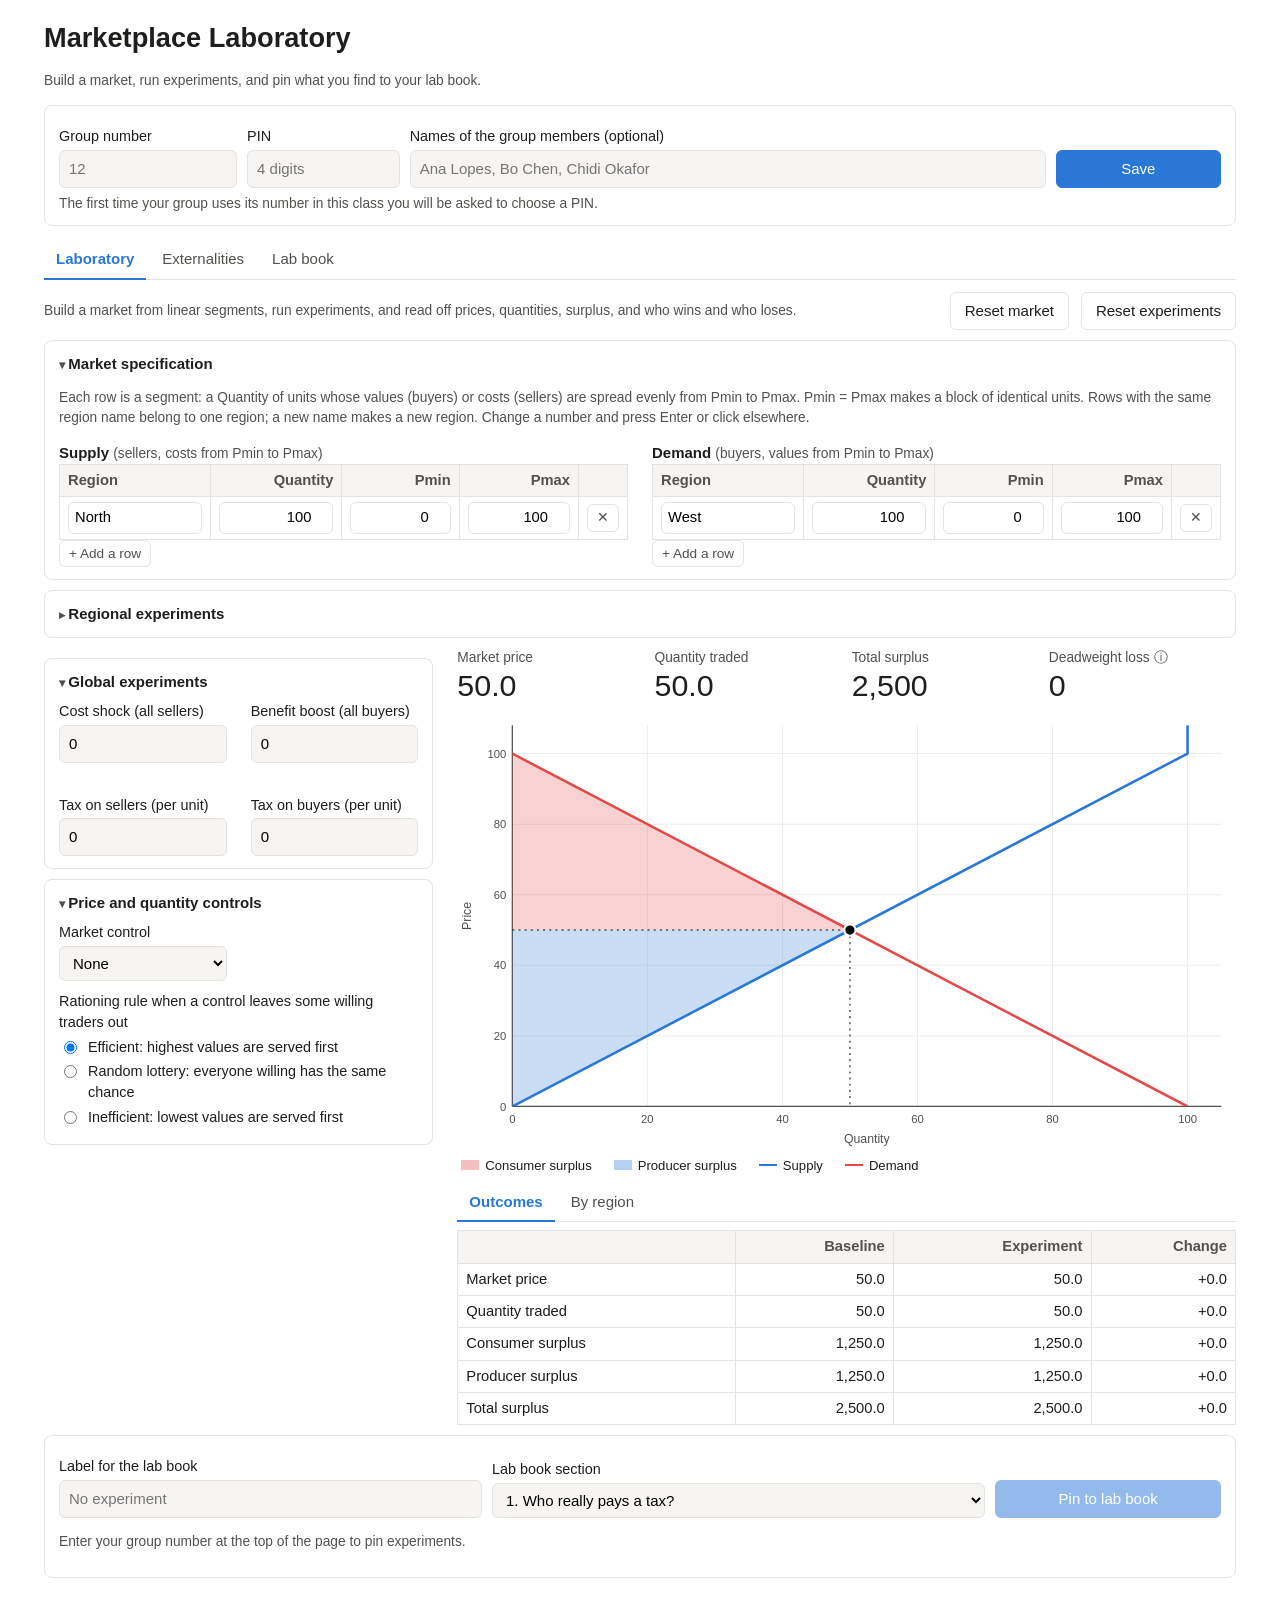
==== docs/index.html @ 4ad56ed8 "Questions 1 and 2 reworded; lab book shows each pin's change from the baseline Co-Authored-By: Claud" ====
<!DOCTYPE html>
<html lang="en">
<head>
<meta charset="utf-8">
<meta name="viewport" content="width=device-width, initial-scale=1">
<title>Marketplace Laboratory</title>
<style>
:root { --text: #1f1e1c; --muted: #52514e; --line: #e4e3df; --panel: #f6f5f3; --primary: #2a78d6; --primary-dark: #1f5fae;
        --accent: #eb6834; --gain: #2a78d6; --loss: #e34948; --radius: 8px; }
* { box-sizing: border-box; }
html, body { margin: 0; padding: 0; }
body { font-family: "Source Sans 3", "Source Sans Pro", -apple-system, BlinkMacSystemFont, "Segoe UI", Helvetica, Arial, sans-serif;
       color: var(--text); background: #fff; font-size: 15px; line-height: 1.45; }
.wrap { max-width: 1240px; margin: 0 auto; padding: 18px 24px 60px; }
h1 { font-size: 1.7rem; margin: 0 0 2px; }
h2 { font-size: 1.1rem; margin: 18px 0 8px; }
.caption, .small { color: var(--muted); font-size: 0.86rem; }
.note { border-left: 3px solid var(--accent); padding: 4px 10px; margin: 8px 0 12px; color: var(--muted); font-size: 0.92rem; }
.info { background: #e7f1fb; color: #1f5fae; padding: 10px 14px; border-radius: var(--radius); margin: 10px 0; }
.error { background: #fbebeb; color: #9b1c1c; padding: 10px 14px; border-radius: var(--radius); margin: 10px 0; }
.success { background: #e5f4e4; color: #1f6b2a; padding: 8px 12px; border-radius: var(--radius); margin: 8px 0; font-size: 0.92rem; }
.panel { border: 1px solid var(--line); border-radius: var(--radius); padding: 12px 14px; margin: 10px 0; background: #fff; }
.panel.shaded { background: var(--panel); }
details.panel > summary { cursor: pointer; font-weight: 600; list-style: none; }
details.panel > summary::before { content: "▸ "; color: var(--muted); font-size: 0.8em; }
details[open].panel > summary::before { content: "▾ "; }
details.panel > summary::-webkit-details-marker { display: none; }
.row { display: flex; gap: 12px; align-items: center; flex-wrap: wrap; }
.row.between { justify-content: space-between; }
.cols { display: grid; grid-template-columns: 1fr 1fr; gap: 24px; }
.cols-4-8 { display: grid; grid-template-columns: 4fr 8fr; gap: 24px; align-items: start; }
@media (max-width: 900px) { .cols, .cols-4-8 { grid-template-columns: 1fr; } }
label { display: block; font-size: 0.9rem; color: var(--text); margin: 8px 0 3px; }
input[type=number], input[type=text], select, textarea { font: inherit; padding: 7px 9px; border: 1px solid var(--line); border-radius: 6px; background: var(--panel); width: 100%; }
input[type=number]:focus, input[type=text]:focus, select:focus, textarea:focus { outline: 2px solid var(--primary); border-color: var(--primary); background: #fff; }
textarea { min-height: 110px; resize: vertical; }
.radio label { display: flex; gap: 8px; align-items: flex-start; margin: 4px 0; font-weight: 400; }
.radio input { margin-top: 4px; }
button { font: inherit; padding: 7px 14px; border-radius: 6px; border: 1px solid var(--line); background: #fff; cursor: pointer; color: var(--text); }
button:hover { border-color: var(--primary); color: var(--primary); }
button.primary { background: var(--primary); border-color: var(--primary); color: #fff; }
button.primary:hover { background: var(--primary-dark); color: #fff; }
button:disabled { opacity: 0.5; cursor: not-allowed; }
button.small { padding: 3px 9px; font-size: 0.85rem; }
.tabs { display: flex; gap: 4px; border-bottom: 1px solid var(--line); margin: 14px 0 12px; }
.tabs button { border: none; border-bottom: 2px solid transparent; border-radius: 0; background: none; padding: 8px 12px; margin-bottom: -1px; color: var(--muted); }
.tabs button.active { color: var(--primary); border-bottom-color: var(--primary); font-weight: 600; }
.tabs.inner { margin: 6px 0 8px; }
table.grid { border-collapse: collapse; width: 100%; font-size: 0.92rem; }
table.grid th, table.grid td { border: 1px solid var(--line); padding: 5px 8px; text-align: left; vertical-align: middle; }
table.grid th { background: var(--panel); font-weight: 600; color: var(--muted); }
table.grid td.num, table.grid th.num { text-align: right; font-variant-numeric: tabular-nums; }
table.grid input { padding: 4px 6px; background: #fff; }
table.grid input[type=number] { text-align: right; }
table.spec td:first-child input { min-width: 90px; }
table.grid td.remove { width: 32px; text-align: center; }
.metrics { display: grid; grid-template-columns: repeat(4, 1fr); gap: 10px; margin-bottom: 8px; }
.metric .label { color: var(--muted); font-size: 0.86rem; }
.metric .value { font-size: 1.9rem; font-weight: 400; line-height: 1.15; }
.metric .delta { font-size: 0.86rem; display: inline-block; padding: 1px 8px; border-radius: 10px; margin-top: 3px; }
.metric .delta.up { background: #e5f4e4; color: #1f6b2a; } .metric .delta.down { background: #fbebeb; color: #9b1c1c; }
.metric .delta.up.inverse { background: #fbebeb; color: #9b1c1c; } .metric .delta.down.inverse { background: #e5f4e4; color: #1f6b2a; }
.chart { width: 100%; height: auto; display: block; }
.chart .tick { font-size: 11px; fill: var(--muted); } .chart .axis { font-size: 12px; fill: var(--muted); }
.chart .note-text { font-size: 13px; font-weight: 600; }
table.grid td.marked { box-shadow: inset 0 0 0 2px #c8102e; border-radius: 3px; }
.dwl-note { margin-top: 6px; }
.legend { display: flex; flex-wrap: wrap; gap: 4px 14px; margin: 2px 0 6px; }
.legend-item { border: none; background: none; padding: 2px 4px; font-size: 0.82rem; color: var(--text); display: inline-flex; align-items: center; gap: 6px; }
.legend-item.off { color: #b5b4ae; text-decoration: line-through; }
.legend-item:disabled { color: var(--text); opacity: 1; cursor: default; }
.sw { display: inline-block; width: 18px; height: 10px; } .sw.line { height: 0; } .sw.dot { width: 10px; height: 10px; border-radius: 50%; border: 2px solid; background: #fff; }
.bars { margin: 6px 0 10px; }
.bar-row { display: flex; align-items: center; gap: 8px; margin: 3px 0; font-size: 0.86rem; }
.bar-label { width: 36%; text-align: right; color: var(--muted); }
.bar-track { position: relative; flex: 1; height: 22px; background: var(--panel); }
.bar-track::before { content: ""; position: absolute; left: 50%; top: 0; bottom: 0; border-left: 1px solid #b5b4ae; }
.bar { position: absolute; top: 2px; bottom: 2px; } .bar.gain { background: var(--gain); } .bar.loss { background: var(--loss); }
.bar-val { position: absolute; top: 2px; font-size: 0.8rem; color: var(--muted); white-space: nowrap; width: 44px; text-align: right; }
.bar-val:not([style*='max']) { text-align: left; }
.pin { display: grid; grid-template-columns: 3fr 3.5fr 1.6fr; gap: 10px; align-items: end; }
@media (max-width: 900px) { .pin { grid-template-columns: 1fr; } }
.group-line { display: flex; justify-content: space-between; align-items: center; gap: 10px; }
.group-form { display: grid; grid-template-columns: 1.6fr 6fr 1.3fr; gap: 10px; align-items: end; }
.group-form.with-pin { grid-template-columns: 1.4fr 1.2fr 5fr 1.3fr; }
@media (max-width: 900px) { .group-form { grid-template-columns: 1fr; } }
.status { color: var(--muted); font-size: 0.86rem; margin-top: 8px; }
.status.err { color: #9b1c1c; }
.badge { display: inline-block; font-size: 0.78rem; padding: 1px 8px; border-radius: 10px; background: var(--panel); color: var(--muted); margin-left: 8px; }
.labbook-wrap { overflow-x: auto; }
table.grid.labbook td { white-space: nowrap; }
table.grid.labbook th { white-space: normal; min-width: 120px; }
table.grid.labbook th .remove-entry { float: right; margin-left: 8px; padding: 0 6px; line-height: 1.5; color: var(--muted); background: #fff; }
table.grid.labbook th .remove-entry:hover { color: var(--loss); border-color: var(--loss); }
table.grid.labbook td .delta { display: block; font-size: 11px; line-height: 1.2; color: var(--muted); }
.question { margin: 18px 0 6px; } .question h3 { margin: 0 0 4px; font-size: 1rem; }
footer { margin-top: 30px; color: var(--muted); font-size: 0.8rem; }
[hidden] { display: none !important; }
.qsection { margin: 20px 0 10px; padding-top: 10px; border-top: 1px solid var(--line); }
.qsection h2 { margin: 4px 0 6px; font-size: 1.05rem; }
details.prompt > summary { cursor: pointer; color: var(--primary); font-size: 0.9rem; list-style: none; }
details.prompt > summary::before { content: "\25B8 "; font-size: 0.8em; }
details[open].prompt > summary::before { content: "\25BE "; }
details.prompt > summary::-webkit-details-marker { display: none; }
details.prompt > p { margin: 6px 0 10px; color: var(--muted); font-size: 0.95rem; }

</style>
</head>
<body>
<div class="wrap">
  <h1>Marketplace Laboratory</h1>
  <p class="caption">Build a market, run experiments, and pin what you find to your lab book.</p>
  <div id="group-panel" class="panel"></div>
  <div id="hint" class="info" hidden></div>
  <nav class="tabs" id="main-tabs">
    <button type="button" data-tab="lab" class="active">Laboratory</button>
    <button type="button" data-tab="ext">Externalities</button>
    <button type="button" data-tab="book">Lab book</button>
  </nav>
  <section id="tab-lab"></section>
  <section id="tab-ext" hidden></section>
  <section id="tab-book" hidden></section>
  <footer><span id="footer-status"></span></footer>
</div>
<script>window.MARKETLAB_CONFIG = {"endpoint": "https://script.google.com/macros/s/AKfycbwW81B0dE2LprFnKPKBrGQhMi8r1JiZkeWoPOj4zGk6sepwOcdNyhMr_lhTNBFZus7r5A/exec", "token": "marketlab"};</script>
<script>
/* Marketplace Laboratory engine: a line-by-line port of app/engine.py,
   app/externality.py and the measures/labels of app/labbook.py.
   Plain script: defines MarketLab (browser) and exports it for Node tests. */
var MarketLab = (function () {
  "use strict";
  var SUPPLY = "supply", DEMAND = "demand";
  var RULES = ["efficient", "random", "inefficient"];
  var CONTROLS = ["none", "ceiling", "floor", "quota"];

  function clip(x) { return x < 0 ? 0 : (x > 1 ? 1 : x); }
  function normSeg(s) {
    var lo = Math.min(+s.pmin, +s.pmax), hi = Math.max(+s.pmin, +s.pmax);
    return { quantity: Math.max(0, +s.quantity), pmin: lo, pmax: hi };
  }
  function supplyRegions(m) { return m.regions.filter(function (r) { return r.side === SUPPLY; }); }
  function demandRegions(m) { return m.regions.filter(function (r) { return r.side === DEMAND; }); }

  // ---- policy -------------------------------------------------------------
  function defaultPolicy(over) {
    var p = { cost_shock: 0, benefit_boost: 0, tax_supply: 0, tax_demand: 0, control: "none",
              control_value: null, rationing: "efficient", rent_to: "sellers", regional: {} };
    if (over) for (var k in over) if (Object.prototype.hasOwnProperty.call(over, k) && over[k] !== undefined) p[k] = over[k];
    if (!p.regional) p.regional = {};
    return p;
  }
  function regionPolicy(policy, name) {
    var rp = (policy.regional || {})[name] || {};
    return { scale: rp.scale == null ? 1 : +rp.scale, shift: +(rp.shift || 0), tax: +(rp.tax || 0),
             cap: rp.cap == null ? null : +rp.cap };
  }
  function stripped(policy) {
    var reg = {};
    for (var k in policy.regional || {}) {
      var v = regionPolicy(policy, k);
      reg[k] = { scale: v.scale, shift: v.shift, tax: 0, cap: null };
    }
    return defaultPolicy({ cost_shock: policy.cost_shock, benefit_boost: policy.benefit_boost, regional: reg });
  }

  // ---- effective segments and curves ---------------------------------------
  function effBlock(e) { return e.hi - e.lo <= 0; }
  function effDensity(e) { return effBlock(e) ? Infinity : e.mass / (e.hi - e.lo); }
  function effQ(e, p, limit) {
    if (e.mass <= 0) return 0;
    if (e.side === SUPPLY) {
      if (effBlock(e)) { if (p > e.lo) return e.mass; if (p < e.lo) return 0; return limit === "right" ? e.mass : 0; }
      return e.mass * clip((p - e.lo) / (e.hi - e.lo));
    }
    if (effBlock(e)) { if (p < e.hi) return e.mass; if (p > e.hi) return 0; return limit === "left" ? e.mass : 0; }
    return e.mass * clip((e.hi - p) / (e.hi - e.lo));
  }
  function buildEffective(market, policy) {
    var out = [];
    market.regions.forEach(function (r) {
      var rp = regionPolicy(policy, r.name);
      r.segments.forEach(function (s0, i) {
        var s = normSeg(s0), shift, tax, offset;
        if (r.side === SUPPLY) { shift = rp.shift + policy.cost_shock; tax = rp.tax + policy.tax_supply; offset = shift + tax; }
        else { shift = rp.shift + policy.benefit_boost; tax = rp.tax + policy.tax_demand; offset = shift - tax; }
        out.push({ region: r.name, side: r.side, index: i, mass: s.quantity * Math.max(0, rp.scale),
                   lo: s.pmin + offset, hi: s.pmax + offset, offset: offset, shift: shift, tax: tax });
      });
    });
    return out;
  }

  function Curves(market, policy) {
    this.market = market; this.policy = policy; this.effs = buildEffective(market, policy);
    this.caps = {};
    var self = this;
    supplyRegions(market).forEach(function (r) { var rp = regionPolicy(policy, r.name); if (rp.cap != null) self.caps[r.name] = rp.cap; });
    this.tol = 1e-9 * Math.max(1, this.effs.reduce(function (a, e) { return a + e.mass; }, 0));
  }
  Curves.prototype.supplyRegion = function (name, p, limit) {
    limit = limit || "right"; var q = 0;
    for (var i = 0; i < this.effs.length; i++) { var e = this.effs[i]; if (e.region === name && e.side === SUPPLY) q += effQ(e, p, limit); }
    var cap = this.caps[name]; return cap == null ? q : Math.min(q, Math.max(0, cap));
  };
  Curves.prototype.supply = function (p, limit) {
    limit = limit || "right"; var s = 0, regs = supplyRegions(this.market);
    for (var i = 0; i < regs.length; i++) s += this.supplyRegion(regs[i].name, p, limit);
    return s;
  };
  Curves.prototype.demand = function (p, limit) {
    limit = limit || "left"; var d = 0;
    for (var i = 0; i < this.effs.length; i++) if (this.effs[i].side === DEMAND) d += effQ(this.effs[i], p, limit);
    return d;
  };
  Curves.prototype.excess = function (p, limit) { return this.supply(p, limit) - this.demand(p, limit); };
  Curves.prototype.totalSupplyMass = function () {
    var t = 0, self = this;
    supplyRegions(this.market).forEach(function (r) {
      var m = 0; self.effs.forEach(function (e) { if (e.region === r.name) m += e.mass; });
      var cap = self.caps[r.name]; t += cap == null ? m : Math.min(cap, m);
    });
    return t;
  };
  Curves.prototype.totalDemandMass = function () { var t = 0; this.effs.forEach(function (e) { if (e.side === DEMAND) t += e.mass; }); return t; };
  Curves.prototype.breakpoints = function () {
    var pts = {}, self = this;
    this.effs.forEach(function (e) { if (e.mass > 0) { pts[e.lo] = e.lo; pts[e.hi] = e.hi; } });
    Object.keys(this.caps).forEach(function (name) { var p = self.regionInverseSupply(name, self.caps[name]); if (p != null) pts[p] = p; });
    return Object.keys(pts).map(function (k) { return pts[k]; }).sort(function (a, b) { return a - b; });
  };
  Curves.prototype.regionInverseSupply = function (name, q) {
    var segs = this.effs.filter(function (e) { return e.region === name && e.side === SUPPLY && e.mass > 0; });
    return inverseQuantity(segs, q, SUPPLY);
  };
  Curves.prototype.clear = function () {
    var flags = { indeterminate_price: false, no_trade: false };
    var S = this.totalSupplyMass(), D = this.totalDemandMass(), bps = this.breakpoints();
    if (S <= this.tol || D <= this.tol || !bps.length) { flags.no_trade = true; return [bps.length ? bps[0] : 0, 0, flags]; }
    var tol = this.tol, n = bps.length, self = this;
    var eRight = bps.map(function (b) { return self.excess(b, "right"); });
    var eLeft = [-D].concat(bps.slice(1).map(function (b) { return self.excess(b, "left"); }));
    for (var i = 0; i < n; i++) {
      var eL = eLeft[i], eR = eRight[i];
      if (eL <= tol && eR >= -tol && (eL < -tol || eR > tol)) {
        var p = bps[i], q = Math.min(this.supply(p, "right"), this.demand(p, "left"));
        return this.flatAdjust(p, q, i, bps, eRight, eLeft, flags);
      }
      if (i < n - 1 && eR < -tol && eLeft[i + 1] > tol) {
        var a = bps[i], b = bps[i + 1], pp = a + (b - a) * (-eR) / (eLeft[i + 1] - eR);
        return [pp, this.supply(pp, "right"), flags];
      }
    }
    var pl = bps[n - 1];
    return [pl, Math.min(this.supply(pl, "right"), this.demand(pl, "left")), flags];
  };
  Curves.prototype.flatAdjust = function (p, q, i, bps, eRight, eLeft, flags) {
    var tol = this.tol; if (Math.abs(eRight[i]) > tol) return [p, q, flags];
    var j = i, n = bps.length;
    while (j < n - 1 && Math.abs(eRight[j]) <= tol && Math.abs(eLeft[j + 1]) <= tol) j++;
    if (j > i) { var pHi = bps[j]; flags.indeterminate_price = true; flags.price_interval = [p, pHi];
                 var mid = 0.5 * (p + pHi); return [mid, this.supply(mid, "right"), flags]; }
    return [p, q, flags];
  };
  Curves.prototype.inverseDemand = function (q) {
    var bps = this.breakpoints(), self = this;
    if (q <= this.tol) return bps.length ? bps[bps.length - 1] : 0;
    var p = inverseDemandFn(function (x, l) { return self.demand(x, l); }, bps, q, this.tol);
    return p != null ? p : (bps.length ? bps[0] : 0);
  };
  Curves.prototype.inverseSupply = function (q) {
    var bps = this.breakpoints(), self = this;
    if (q <= this.tol) return bps.length ? bps[0] : 0;
    var p = inverseSupplyFn(function (x, l) { return self.supply(x, l); }, bps, q, this.tol);
    return p != null ? p : (bps.length ? bps[bps.length - 1] : 0);
  };

  function inverseSupplyFn(S, bps, q, tol) {
    if (!bps.length) return null;
    if (S(bps[0], "right") >= q - tol) return bps[0];
    for (var i = 0; i < bps.length - 1; i++) {
      var a = bps[i], b = bps[i + 1], sa = S(a, "right"), sb = S(b, "left");
      if (sb >= q - tol) { if (sb <= sa + tol) return a; return a + (b - a) * clip((q - sa) / (sb - sa)); }
      if (S(b, "right") >= q - tol) return b;
    }
    return null;
  }
  function inverseDemandFn(D, bps, q, tol) {
    if (!bps.length) return null;
    var top = bps[bps.length - 1];
    if (D(top, "left") >= q - tol) return top;
    for (var i = bps.length - 1; i >= 1; i--) {
      var b = bps[i], a = bps[i - 1], da = D(a, "right"), db = D(b, "left");
      if (da >= q - tol) { if (da <= db + tol) return b; return a + (b - a) * clip((da - q) / (da - db)); }
      if (D(a, "left") >= q - tol) return a;
    }
    return null;
  }
  function inverseQuantity(segs, q, side) {
    segs = segs.filter(function (e) { return e.mass > 0; });
    if (!segs.length) return null;
    var total = segs.reduce(function (a, e) { return a + e.mass; }, 0), tol = 1e-9 * Math.max(1, total);
    if (q > total + tol) return null;
    var set = {}; segs.forEach(function (e) { set[e.lo] = e.lo; set[e.hi] = e.hi; });
    var bps = Object.keys(set).map(function (k) { return set[k]; }).sort(function (a, b) { return a - b; });
    if (q <= tol) return side === DEMAND ? bps[bps.length - 1] : bps[0];
    var f = function (p, lim) { return segs.reduce(function (a, e) { return a + effQ(e, p, lim); }, 0); };
    return side === DEMAND ? inverseDemandFn(f, bps, q, tol) : inverseSupplyFn(f, bps, q, tol);
  }

  // ---- allocations --------------------------------------------------------
  function allocQuantity(a) {
    var e = a.eff;
    if (effBlock(e)) return a.pieces.reduce(function (s, p) { return s + p.prob * e.mass; }, 0);
    var d = effDensity(e); return a.pieces.reduce(function (s, p) { return s + p.prob * d * (p.hi - p.lo); }, 0);
  }
  function allocSurplus(a) {
    var e = a.eff, tot = 0;
    a.pieces.forEach(function (p) {
      var m, t;
      if (effBlock(e)) { m = p.prob * e.mass; t = e.lo; } else { m = p.prob * effDensity(e) * (p.hi - p.lo); t = 0.5 * (p.lo + p.hi); }
      tot += m * (e.side === SUPPLY ? (a.price_eff - t) : (t - a.price_eff));
    });
    return tot;
  }
  function allocTax(a) { return a.eff.tax * allocQuantity(a); }
  function willingPieces(e, p) {
    if (e.mass <= 0) return [];
    if (e.side === SUPPLY) {
      if (effBlock(e)) return e.lo <= p ? [{ lo: e.lo, hi: e.lo, prob: 1 }] : [];
      if (p <= e.lo) return [];
      return [{ lo: e.lo, hi: Math.min(e.hi, p), prob: 1 }];
    }
    if (effBlock(e)) return e.hi >= p ? [{ lo: e.hi, hi: e.hi, prob: 1 }] : [];
    if (p >= e.hi) return [];
    return [{ lo: Math.max(e.lo, p), hi: e.hi, prob: 1 }];
  }
  function pieceMass(e, pc) { return pc.prob * (effBlock(e) ? e.mass : effDensity(e) * (pc.hi - pc.lo)); }
  function willingMass(segs, willing) {
    var W = 0; willing.forEach(function (ps, k) { ps.forEach(function (pc) { W += pieceMass(segs[k], pc); }); }); return W;
  }
  function serveBest(segs, target, side) {
    var out = segs.map(function () { return []; });
    var total = segs.reduce(function (a, e) { return a + e.mass; }, 0), tol = 1e-9 * Math.max(1, total);
    if (target <= tol) return out;
    target = Math.min(target, total);
    var thr = inverseQuantity(segs, target, side);
    if (thr == null) return out;
    var strict = 0, ties = [];
    segs.forEach(function (e, k) {
      if (e.mass <= 0) return;
      if (side === DEMAND) {
        if (effBlock(e)) { if (e.lo > thr + tol) { out[k].push({ lo: e.lo, hi: e.lo, prob: 1 }); strict += e.mass; } else if (Math.abs(e.lo - thr) <= tol) ties.push(k); }
        else { var lo = Math.max(e.lo, thr); if (e.hi > lo + tol) { out[k].push({ lo: lo, hi: e.hi, prob: 1 }); strict += effDensity(e) * (e.hi - lo); } }
      } else {
        if (effBlock(e)) { if (e.lo < thr - tol) { out[k].push({ lo: e.lo, hi: e.lo, prob: 1 }); strict += e.mass; } else if (Math.abs(e.lo - thr) <= tol) ties.push(k); }
        else { var hi = Math.min(e.hi, thr); if (hi > e.lo + tol) { out[k].push({ lo: e.lo, hi: hi, prob: 1 }); strict += effDensity(e) * (hi - e.lo); } }
      }
    });
    var rem = target - strict;
    if (ties.length && rem > tol) {
      var tieMass = ties.reduce(function (a, k) { return a + segs[k].mass; }, 0), f = clip(rem / tieMass);
      ties.forEach(function (k) { out[k].push({ lo: segs[k].lo, hi: segs[k].lo, prob: f }); });
    }
    return out;
  }
  function serveWorst(segs, target, price, side) {
    var willing = segs.map(function (e) { return willingPieces(e, price); });
    var W = willingMass(segs, willing), tol = 1e-9 * Math.max(1, W);
    var out = segs.map(function () { return []; });
    if (target <= tol) return out;
    if (target >= W - tol) return willing;
    var best = serveBest(segs, W - target, side);
    segs.forEach(function (e, k) {
      willing[k].forEach(function (wp) {
        if (effBlock(e)) { var pb = best[k].reduce(function (a, b) { return a + b.prob; }, 0); if (1 - pb > tol) out[k].push({ lo: e.lo, hi: e.lo, prob: 1 - pb }); }
        else {
          var lo, hi;
          if (best[k].length) { var b = best[k][0]; if (side === DEMAND) { lo = wp.lo; hi = b.lo; } else { lo = b.hi; hi = wp.hi; } }
          else { lo = wp.lo; hi = wp.hi; }
          if (hi > lo + tol) out[k].push({ lo: lo, hi: hi, prob: 1 });
        }
      });
    });
    return out;
  }
  function serveRandom(segs, target, price) {
    var willing = segs.map(function (e) { return willingPieces(e, price); });
    var W = willingMass(segs, willing);
    if (W <= 0) return segs.map(function () { return []; });
    var f = clip(target / W);
    return willing.map(function (ps) { return ps.map(function (pc) { return { lo: pc.lo, hi: pc.hi, prob: pc.prob * f }; }); });
  }
  function ration(segs, target, price, side, rule) {
    var willing = segs.map(function (e) { return willingPieces(e, price); });
    var W = willingMass(segs, willing), tol = 1e-9 * Math.max(1, W);
    if (target >= W - tol) return willing;
    if (rule === "random") return serveRandom(segs, target, price);
    if (rule === "inefficient") return serveWorst(segs, target, price, side);
    return serveBest(segs, target, side);
  }

  // ---- solve --------------------------------------------------------------
  function solve(market, policy, withBenchmark) {
    if (withBenchmark === undefined) withBenchmark = true;
    policy = defaultPolicy(policy);
    if (RULES.indexOf(policy.rationing) < 0) throw new Error("unknown rationing rule " + policy.rationing);
    if (CONTROLS.indexOf(policy.control) < 0) throw new Error("unknown control " + policy.control);
    var cur = new Curves(market, policy), effs = cur.effs;
    var cl = cur.clear(), pStar = cl[0], qStar = cl[1], flags = cl[2];
    var price = pStar, quantity = qStar, rationedSide = null, shortage = 0, binding = false, sellerPrice = null;
    var ctrl = policy.control, val = policy.control_value;
    if (ctrl === "ceiling" && val != null && val < pStar - cur.tol && qStar > 0) {
      price = +val; quantity = cur.supply(price, "right"); shortage = cur.demand(price, "left") - quantity; rationedSide = DEMAND; binding = true;
    } else if (ctrl === "floor" && val != null && val > pStar + cur.tol && qStar > 0) {
      price = +val; quantity = cur.demand(price, "left"); shortage = cur.supply(price, "right") - quantity; rationedSide = SUPPLY; binding = true;
    } else if (ctrl === "quota" && val != null && val < qStar - cur.tol) {
      if (Object.keys(cur.caps).length) throw new Error("a market-wide quota cannot be combined with regional caps");
      quantity = Math.max(0, +val); price = cur.inverseDemand(quantity); binding = true;
      if (policy.rent_to === "government") sellerPrice = cur.inverseSupply(quantity);
      else { rationedSide = SUPPLY; shortage = cur.supply(price, "right") - quantity; }
    }
    var allocs = [];
    var dSegs = effs.filter(function (e) { return e.side === DEMAND; });
    var dPieces = ration(dSegs, quantity, price, DEMAND, rationedSide === DEMAND ? policy.rationing : "efficient");
    dSegs.forEach(function (e, k) { allocs.push({ eff: e, pieces: dPieces[k], price_eff: price }); });
    var sRegions = supplyRegions(market), pooled = [], pooledTarget = quantity, regionRent = {}, regionCapped = {};
    sRegions.forEach(function (r) {
      var segs = effs.filter(function (e) { return e.region === r.name && e.side === SUPPLY; });
      var cap = cur.caps[r.name];
      var raw = segs.reduce(function (a, e) { return a + effQ(e, price, "right"); }, 0);
      if (cap != null && raw > cap + cur.tol && quantity > cur.tol) {
        regionCapped[r.name] = true;
        var take = Math.min(cap, quantity); pooledTarget -= take;
        if (policy.rent_to === "government") {
          var pr = cur.regionInverseSupply(r.name, take); pr = pr == null ? price : Math.min(pr, price);
          var pcs = serveBest(segs, take, SUPPLY); regionRent[r.name] = (price - pr) * take;
          segs.forEach(function (e, k) { allocs.push({ eff: e, pieces: pcs[k], price_eff: pr }); });
        } else {
          var pcs2 = ration(segs, take, price, SUPPLY, policy.rationing);
          segs.forEach(function (e, k) { allocs.push({ eff: e, pieces: pcs2[k], price_eff: price }); });
        }
      } else { regionCapped[r.name] = false; segs.forEach(function (e) { pooled.push(e); }); }
    });
    if (sellerPrice != null) {
      var pcsP = serveBest(pooled, pooledTarget, SUPPLY), rentTotal = (price - sellerPrice) * pooledTarget;
      pooled.forEach(function (e, k) { allocs.push({ eff: e, pieces: pcsP[k], price_eff: sellerPrice }); });
      var qs = {}, totQ = 0;
      sRegions.forEach(function (r) { qs[r.name] = allocs.filter(function (a) { return a.eff.region === r.name; }).reduce(function (a, x) { return a + allocQuantity(x); }, 0); totQ += qs[r.name]; });
      totQ = totQ || 1;
      sRegions.forEach(function (r) { regionRent[r.name] = (regionRent[r.name] || 0) + rentTotal * qs[r.name] / totQ; });
    } else {
      var rule = rationedSide === SUPPLY ? policy.rationing : "efficient";
      var pcsQ = ration(pooled, Math.max(0, pooledTarget), price, SUPPLY, rule);
      pooled.forEach(function (e, k) { allocs.push({ eff: e, pieces: pcsQ[k], price_eff: price }); });
    }
    var regionsOut = [], cs = 0, ps = 0, tax = 0, rent = 0;
    market.regions.forEach(function (r) {
      var mine = allocs.filter(function (a) { return a.eff.region === r.name; });
      var q = mine.reduce(function (a, x) { return a + allocQuantity(x); }, 0);
      var s = mine.reduce(function (a, x) { return a + allocSurplus(x); }, 0);
      var t = mine.reduce(function (a, x) { return a + allocTax(x); }, 0);
      var rp = regionPolicy(policy, r.name), net, willing;
      if (r.side === SUPPLY) {
        var taxUnit = rp.tax + policy.tax_supply, priceEff = mine.length ? mine[0].price_eff : price;
        net = priceEff - taxUnit;
        willing = effs.filter(function (e) { return e.region === r.name; }).reduce(function (a, e) { return a + effQ(e, price, "right"); }, 0);
      } else {
        net = price + rp.tax + policy.tax_demand;
        willing = effs.filter(function (e) { return e.region === r.name; }).reduce(function (a, e) { return a + effQ(e, price, "left"); }, 0);
      }
      var rr = regionRent[r.name] || 0;
      regionsOut.push({ name: r.name, side: r.side, quantity: q, surplus: s, tax: t, rent: rr, net_price: net, willing: willing, capped: !!regionCapped[r.name] });
      if (r.side === SUPPLY) ps += s; else cs += s;
      tax += t; rent += rr;
    });
    var out = { price: price, quantity: quantity, allocs: allocs, regions: regionsOut, consumer_surplus: cs, producer_surplus: ps,
                tax_revenue: tax, licence_rent: rent, government_revenue: tax + rent, total_surplus: cs + ps + tax + rent,
                rationed_side: rationedSide, shortage: shortage, flags: flags, control_binding: binding,
                benchmark_surplus: NaN, deadweight_loss: NaN, rationing_loss: NaN, elasticity_demand: NaN, elasticity_supply: NaN };
    var el = elasticities(cur, price, quantity); out.elasticity_demand = el[0]; out.elasticity_supply = el[1];
    if (withBenchmark) {
      var bench = solve(market, stripped(policy), false);
      out.benchmark_surplus = bench.total_surplus; out.deadweight_loss = bench.total_surplus - out.total_surplus;
      var licensed = Object.keys(regionCapped).some(function (k) { return regionCapped[k]; }) && policy.rent_to === "sellers";
      if ((rationedSide != null || licensed) && policy.rationing !== "efficient") {
        var p2 = defaultPolicy(policy); p2.rationing = "efficient";
        out.rationing_loss = solve(market, p2, false).total_surplus - out.total_surplus;
      } else out.rationing_loss = 0;
    }
    return out;
  }
  function elasticities(cur, p, q) {
    if (q <= cur.tol || p <= 0) return [NaN, NaN];
    var h = 1e-6 * Math.max(1, Math.abs(p));
    var dD = (cur.demand(p + h, "right") - cur.demand(p - h, "left")) / (2 * h);
    var dS = (cur.supply(p + h, "right") - cur.supply(p - h, "left")) / (2 * h);
    return [-dD * p / q, dS * p / q];
  }

  // ---- winners and losers ----------------------------------------------------
  function probAt(pieces, x, block) {
    if (block) return pieces.reduce(function (a, p) { return a + p.prob; }, 0);
    for (var i = 0; i < pieces.length; i++) { var p = pieces[i]; if (p.lo - 1e-12 <= x && x <= p.hi + 1e-12) return p.prob; }
    return 0;
  }
  function accumulate(g, region, side, p0, p1, mass, x, s0, s1) {
    if (mass <= 0) return;
    var m, gg;
    if (p0 > 0 && p1 > 0) { m = mass * p0 * p1; gg = g(region, side, "kept"); gg.mass += m; gg.change += m * (s1(x) - s0(x)); }
    if (p0 > 0 && p1 < 1) { m = mass * p0 * (1 - p1); gg = g(region, side, "lost"); gg.mass += m; gg.change += -m * s0(x); }
    if (p1 > 0 && p0 < 1) { m = mass * (1 - p0) * p1; gg = g(region, side, "new"); gg.mass += m; gg.change += m * s1(x); }
  }
  function compare(before, after) {
    var groups = {}, order = [];
    var g = function (region, side, kind) {
      var key = region + "|" + side + "|" + kind;
      if (!groups[key]) { groups[key] = { region: region, side: side, kind: kind, mass: 0, change: 0 }; order.push(key); }
      return groups[key];
    };
    var bMap = {}, aMap = {}, keys = {};
    before.allocs.forEach(function (a) { var k = a.eff.region + "\u0000" + a.eff.index; bMap[k] = a; keys[k] = [a.eff.region, a.eff.index]; });
    after.allocs.forEach(function (a) { var k = a.eff.region + "\u0000" + a.eff.index; aMap[k] = a; keys[k] = [a.eff.region, a.eff.index]; });
    var sorted = Object.keys(keys).sort(function (x, y) { var kx = keys[x], ky = keys[y]; if (kx[0] < ky[0]) return -1; if (kx[0] > ky[0]) return 1; return kx[1] - ky[1]; });
    sorted.forEach(function (key) {
      var a0 = bMap[key], a1 = aMap[key];
      var e0 = a0 ? a0.eff : a1.eff, e1 = a1 ? a1.eff : a0.eff, side = e0.side, region = e0.region;
      var loU = e0.lo - e0.offset, hiU = e0.hi - e0.offset;
      var m0 = a0 ? a0.eff.mass : 0, m1 = a1 ? a1.eff.mass : 0, block = effBlock(e0), common = Math.min(m0, m1);
      var s0 = function (x) { return side === SUPPLY ? (a0.price_eff - (x + e0.offset)) : ((x + e0.offset) - a0.price_eff); };
      var s1 = function (x) { return side === SUPPLY ? (a1.price_eff - (x + e1.offset)) : ((x + e1.offset) - a1.price_eff); };
      var gg, m;
      if (block) {
        var p0 = a0 ? probAt(a0.pieces, e0.lo, true) : 0, p1 = a1 ? probAt(a1.pieces, e1.lo, true) : 0, x = loU;
        accumulate(g, region, side, p0, p1, common, x, a0 ? s0 : null, a1 ? s1 : null);
        if (m1 > m0 && a1) { gg = g(region, side, "new"); gg.mass += (m1 - m0) * p1; gg.change += (m1 - m0) * p1 * s1(x); }
        if (m0 > m1 && a0) { gg = g(region, side, "lost"); gg.mass += (m0 - m1) * p0; gg.change += -(m0 - m1) * p0 * s0(x); }
        return;
      }
      var set = {}; set[loU] = loU; set[hiU] = hiU;
      if (a0) a0.pieces.forEach(function (pc) { set[pc.lo - e0.offset] = pc.lo - e0.offset; set[pc.hi - e0.offset] = pc.hi - e0.offset; });
      if (a1) a1.pieces.forEach(function (pc) { set[pc.lo - e1.offset] = pc.lo - e1.offset; set[pc.hi - e1.offset] = pc.hi - e1.offset; });
      var pts = Object.keys(set).map(function (k) { return set[k]; }).filter(function (v) { return loU - 1e-12 <= v && v <= hiU + 1e-12; }).sort(function (a, b) { return a - b; });
      var width = hiU - loU;
      for (var i = 0; i < pts.length - 1; i++) {
        var x1 = pts[i], x2 = pts[i + 1]; if (x2 - x1 <= 1e-12) continue;
        var mid = 0.5 * (x1 + x2);
        var q0 = a0 ? probAt(a0.pieces, mid + e0.offset, false) : 0, q1 = a1 ? probAt(a1.pieces, mid + e1.offset, false) : 0;
        var share = (x2 - x1) / width;
        accumulate(g, region, side, q0, q1, common * share, mid, a0 ? s0 : null, a1 ? s1 : null);
        if (m1 > m0 && a1) { m = (m1 - m0) * share * q1; gg = g(region, side, "new"); gg.mass += m; gg.change += m * s1(mid); }
        if (m0 > m1 && a0) { m = (m0 - m1) * share * q0; gg = g(region, side, "lost"); gg.mass += m; gg.change += -m * s0(mid); }
      }
    });
    return order.map(function (k) { return groups[k]; }).filter(function (gr) { return gr.mass > 1e-9; })
      .map(function (gr) { gr.average = gr.mass > 1e-12 ? gr.change / gr.mass : 0; return gr; });
  }

  // ---- plot helpers ---------------------------------------------------------------
  function dedupPts(pts) {
    var out = [];
    pts.forEach(function (qp) { if (!out.length || Math.abs(out[out.length - 1][0] - qp[0]) > 1e-12 || Math.abs(out[out.length - 1][1] - qp[1]) > 1e-12) out.push(qp); });
    return out;
  }
  function curvePoints(cur, side, pMax) {
    var bps = cur.breakpoints().filter(function (b) { return 0 < b && b < pMax; });
    var grid = [0].concat(bps, [pMax]), pts = [];
    var f = side === SUPPLY ? function (b, l) { return cur.supply(b, l); } : function (b, l) { return cur.demand(b, l); };
    grid.forEach(function (b) { pts.push([f(b, "left"), b]); pts.push([f(b, "right"), b]); });
    if (side === DEMAND) pts.reverse();
    var out = dedupPts(pts);
    if (side === DEMAND) while (out.length > 1 && out[0][0] <= 1e-12 && out[1][0] <= 1e-12) out.shift();
    return out;
  }
  function servedCurvePoints(out, side, offset) {
    offset = offset || 0;
    var pieces = [];
    out.allocs.forEach(function (a) {
      var e = a.eff; if (e.side !== side) return;
      a.pieces.forEach(function (pc) {
        if (effBlock(e)) pieces.push([e.lo + offset, e.lo + offset, pc.prob * e.mass, null]);
        else if (pc.hi > pc.lo) pieces.push([pc.lo + offset, pc.hi + offset, null, pc.prob * effDensity(e)]);
      });
    });
    if (!pieces.length) return [];
    var set = {}; pieces.forEach(function (p) { set[p[0]] = p[0]; set[p[1]] = p[1]; });
    var bps = Object.keys(set).map(function (k) { return set[k]; }).sort(function (a, b) { return a - b; });
    var qAt = function (p, limit) {
      var tot = 0;
      pieces.forEach(function (pc) {
        var lo = pc[0], hi = pc[1], m = pc[2], d = pc[3];
        if (m != null) {
          if (side === DEMAND) tot += (lo > p || (lo === p && limit === "left")) ? m : 0;
          else tot += (lo < p || (lo === p && limit === "right")) ? m : 0;
        } else if (side === DEMAND) tot += d * Math.max(0, hi - Math.max(lo, p));
        else tot += d * Math.max(0, Math.min(hi, p) - lo);
      });
      return tot;
    };
    var pts = [];
    bps.forEach(function (b) { pts.push([qAt(b, "left"), b]); pts.push([qAt(b, "right"), b]); });
    if (side === DEMAND) pts.reverse();
    return dedupPts(pts);
  }

  // ---- externality ----------------------------------------------------------------
  function privateSurplus(out) { return out.consumer_surplus + out.producer_surplus + out.tax_revenue + out.licence_rent; }
  function socialOptimum(market, policy, harm) { var p = stripped(policy); p.tax_supply = +harm; return solve(market, p, false); }
  function solveSocial(market, policy, harm) {
    harm = +harm; policy = defaultPolicy(policy);
    var out = solve(market, policy, false), opt = socialOptimum(market, policy, harm);
    var priv = privateSurplus(out), third = -harm * out.quantity, w = priv + third;
    var wOpt = privateSurplus(opt) - harm * opt.quantity, dwl = wOpt - w;
    if (dwl < 0 && dwl > -1e-9 * Math.max(1, Math.abs(wOpt))) dwl = 0;
    return { out: out, harm_per_unit: harm, third_party: third, private_surplus: priv, social_surplus: w, opt: opt,
             opt_quantity: opt.quantity, opt_buyer_price: opt.price, opt_seller_price: opt.price - harm, opt_surplus: wOpt, deadweight_loss: dwl };
  }

  // ---- market from rows (scenarios.group_regions) ------------------------------------
  function groupRegions(rows, side, taken) {
    taken = taken || {}; var order = [], segs = {};
    rows.forEach(function (r) {
      var name = r[0] || "Unnamed"; if (taken[name]) name = name + " (" + side + ")";
      if (!segs[name]) { order.push(name); segs[name] = []; }
      segs[name].push({ quantity: +r[1], pmin: +r[2], pmax: +r[3] });
    });
    return order.map(function (n) { return { name: n, side: side, segments: segs[n] }; });
  }
  function buildMarket(supRows, demRows) {
    var sup = groupRegions(supRows, SUPPLY), taken = {};
    sup.forEach(function (r) { taken[r.name] = true; });
    var dem = groupRegions(demRows, DEMAND, taken);
    return { regions: sup.concat(dem) };
  }

  // ---- measures and labels (labbook.py) -------------------------------------------------
  var MEASURES = ["Market price", "Buyers pay", "Sellers receive", "Quantity traded", "Shortage or excess supply",
                  "Socially optimal quantity", "Consumer surplus", "Producer surplus", "Government revenue",
                  "Third parties", "Total surplus", "Deadweight loss"];
  function uniform(vals) {
    if (!vals.length) return null;
    for (var i = 1; i < vals.length; i++) if (Math.abs(vals[i] - vals[0]) >= 1e-9) return null;
    return vals[0];
  }
  function measuresLab(out) {
    var bp = uniform(out.regions.filter(function (r) { return r.side === DEMAND && r.quantity > 0; }).map(function (r) { return r.net_price; }));
    var sp = uniform(out.regions.filter(function (r) { return r.side === SUPPLY && r.quantity > 0; }).map(function (r) { return r.net_price; }));
    var gov = out.government_revenue;
    var m = {};
    m["Market price"] = out.price; m["Buyers pay"] = bp != null ? bp : out.price; m["Sellers receive"] = sp != null ? sp : out.price;
    m["Quantity traded"] = out.quantity;
    m["Shortage or excess supply"] = (out.control_binding && out.shortage > 1e-9) ? out.shortage : null;
    m["Socially optimal quantity"] = null; m["Consumer surplus"] = out.consumer_surplus; m["Producer surplus"] = out.producer_surplus;
    m["Government revenue"] = Math.abs(gov) > 1e-9 ? gov : 0; m["Third parties"] = null; m["Total surplus"] = out.total_surplus;
    m["Deadweight loss"] = out.deadweight_loss;
    regionMeasures(out, m);
    return m;
  }
  // With several regions on a side of the market: what each of them trades and earns (a tax on one region,
  // a tariff). Rows named "Quantity: North", "Surplus: North"; nothing is added for a side with one region.
  function regionMeasures(out, m) {
    var rs = [];
    [SUPPLY, DEMAND].forEach(function (side) {
      var mine = out.regions.filter(function (r) { return r.side === side; });
      if (mine.length > 1) rs = rs.concat(mine);
    });
    rs.forEach(function (r) { m["Quantity: " + r.name] = r.quantity; });
    rs.forEach(function (r) { m["Surplus: " + r.name] = r.surplus; });
  }
  function extraMeasures(columns) {
    // the regional rows present in any of these measure sets, in first-seen order (after the fixed MEASURES)
    var seen = {}, out = [];
    columns.forEach(function (c) { Object.keys(c || {}).forEach(function (k) { if (MEASURES.indexOf(k) < 0 && !seen[k] && /^(Quantity|Surplus): /.test(k)) { seen[k] = 1; out.push(k); } }); });
    return out.filter(function (k) { return /^Quantity: /.test(k); }).concat(out.filter(function (k) { return /^Surplus: /.test(k); }));
  }
  function measuresSocial(soc) {
    var m = measuresLab(soc.out);
    m["Socially optimal quantity"] = soc.opt_quantity; m["Third parties"] = soc.third_party;
    m["Total surplus"] = soc.social_surplus; m["Deadweight loss"] = soc.deadweight_loss;
    return m;
  }
  function num(x) { var s = (+x).toFixed(1); return s.slice(-2) === ".0" ? s.slice(0, -2) : s; }
  function taxBits(ts, td) {
    var bits = [];
    if (ts > 0) bits.push("tax " + num(ts) + " on sellers"); else if (ts < 0) bits.push("subsidy " + num(-ts) + " to sellers");
    if (td > 0) bits.push("tax " + num(td) + " on buyers"); else if (td < 0) bits.push("subsidy " + num(-td) + " to buyers");
    return bits;
  }
  function cap1(s) { return s ? s.charAt(0).toUpperCase() + s.slice(1) : s; }
  function describeLab(policy) {
    policy = defaultPolicy(policy); var bits = [];
    if (policy.cost_shock) bits.push("cost shock " + num(policy.cost_shock));
    if (policy.benefit_boost) bits.push("benefit boost " + num(policy.benefit_boost));
    bits = bits.concat(taxBits(policy.tax_supply, policy.tax_demand));
    Object.keys(policy.regional || {}).forEach(function (name) {
      var rp = regionPolicy(policy, name);
      if (Math.abs(rp.scale - 1) > 1e-9) bits.push(name + " capacity " + Math.round(100 * rp.scale) + "%");
      if (rp.shift) bits.push(name + " shift " + num(rp.shift));
      if (rp.tax > 0) bits.push(name + " tax " + num(rp.tax)); else if (rp.tax < 0) bits.push(name + " subsidy " + num(-rp.tax));
      if (rp.cap != null) bits.push(name + " cap " + num(rp.cap));
    });
    var rule = { efficient: "", random: ", lottery", inefficient: ", worst served" }[policy.rationing] || "";
    if (policy.control === "ceiling" && policy.control_value != null) bits.push("ceiling " + num(policy.control_value) + rule);
    else if (policy.control === "floor" && policy.control_value != null) bits.push("floor " + num(policy.control_value) + rule);
    else if (policy.control === "quota" && policy.control_value != null) {
      var who = policy.rent_to === "government" ? "auctioned" : "given away" + rule;
      bits.push("quota " + num(policy.control_value) + ", licences " + who);
    }
    return bits.length ? cap1(bits.join("; ")) : "No experiment";
  }
  function describeExt(policy, harm) {
    policy = defaultPolicy(policy);
    var head = harm >= 0 ? "Harm " + num(harm) : "Benefit " + num(-harm);
    var bits = taxBits(policy.tax_supply, policy.tax_demand);
    if (policy.control === "quota" && policy.control_value != null) bits.push("permit cap " + num(policy.control_value));
    return head + ": " + (bits.length ? bits.join("; ") : "no policy");
  }

  return { SUPPLY: SUPPLY, DEMAND: DEMAND, RULES: RULES, CONTROLS: CONTROLS, MEASURES: MEASURES,
           defaultPolicy: defaultPolicy, stripped: stripped, regionPolicy: regionPolicy, Curves: Curves, solve: solve, compare: compare,
           curvePoints: curvePoints, servedCurvePoints: servedCurvePoints, solveSocial: solveSocial, buildMarket: buildMarket,
           groupRegions: groupRegions, measuresLab: measuresLab, measuresSocial: measuresSocial, extraMeasures: extraMeasures, describeLab: describeLab,
           describeExt: describeExt, num: num };
})();
if (typeof module !== "undefined" && module.exports) module.exports = MarketLab;

</script>
<script>
/* SVG charts for the Marketplace Laboratory page: a port of app/charts.py.
   A figure is data (traces, markers, guide lines); render() turns it into SVG
   and a legend description. Plain script; depends on MarketLab (engine.js). */
var MLChart = (function () {
  "use strict";
  var M = (typeof MarketLab !== "undefined") ? MarketLab : require("./engine.js");
  var COLORS = { supply: "#2a78d6", demand: "#e34948", gov: "#1baf7a", dwl: "#eb6834", third: "#7b4fb3",
                 text: "#52514e", grid: "#ececea", black: "#0b0b0b" };

  function clipPath(points, q1, q2) {
    var out = [];
    for (var i = 0; i < points.length - 1; i++) {
      var qa = points[i][0], pa = points[i][1], qb = points[i + 1][0], pb = points[i + 1][1];
      var lo = Math.min(qa, qb), hi = Math.max(qa, qb);
      if (hi < q1 - 1e-12 || lo > q2 + 1e-12) continue;
      if (hi - lo <= 1e-12) { if (q1 + 1e-9 < qa && qa < q2 - 1e-9) { out.push([qa, pa]); out.push([qb, pb]); } continue; }
      var a = Math.max(q1, lo), b = Math.min(q2, hi);
      [a, b].forEach(function (q) { var t = (q - qa) / (qb - qa); out.push([q, pa + t * (pb - pa)]); });
    }
    var dedup = [];
    out.forEach(function (pt) { if (!dedup.length || Math.abs(dedup[dedup.length - 1][0] - pt[0]) > 1e-12 || Math.abs(dedup[dedup.length - 1][1] - pt[1]) > 1e-12) dedup.push(pt); });
    return dedup;
  }
  function area(traces, top, bottom, color, alpha, name, hatch, legendonly) {
    if (top.length < 2) return;
    var pts;
    if (typeof bottom === "number") { var q1 = top[0][0], q2 = top[top.length - 1][0]; pts = top.concat([[q2, bottom], [q1, bottom]]); }
    else pts = top.concat(bottom.slice().reverse());
    traces.push({ kind: "area", pts: pts, color: color, alpha: alpha, name: name, hatch: hatch || null, legendonly: !!legendonly });
  }
  function line(traces, pts, color, width, dash, name) {
    traces.push({ kind: "line", pts: pts, color: color, width: width, dash: dash || null, name: name });
  }
  function netPrice(out, side) {
    for (var i = 0; i < out.regions.length; i++) { var r = out.regions[i]; if (r.side === side && r.quantity > 0) return r.net_price; }
    return out.price;
  }
  function cap1(s) { return s.charAt(0).toUpperCase() + s.slice(1); }
  function thousands(x) { return Number(x.toFixed(1)).toLocaleString("en-GB"); }

  function marketFigure(market, policy, out, benchOut) {
    policy = M.defaultPolicy(policy);
    var real = new M.Curves(market, M.stripped(policy)), eff = new M.Curves(market, policy);
    var allBps = real.breakpoints().concat(eff.breakpoints());
    var ctrlVals = (policy.control === "ceiling" || policy.control === "floor") && policy.control_value ? [policy.control_value] : [];
    var pMax = Math.max.apply(null, allBps.concat(ctrlVals, [1])) * 1.08;
    var qMax = Math.max(real.totalSupplyMass(), real.totalDemandMass(), 1) * 1.05;
    var traces = [], notes = [];
    var regionalTax = Object.keys(policy.regional || {}).some(function (n) { return M.regionPolicy(policy, n).tax; });
    var caps = Object.keys(eff.caps).length > 0;
    var simple = !regionalTax && !caps && out.quantity > 0;
    var dPts = M.curvePoints(real, M.DEMAND, pMax), sPts = M.curvePoints(real, M.SUPPLY, pMax);
    if (simple) {
      var buyerPrice = netPrice(out, M.DEMAND), sellerPrice = netPrice(out, M.SUPPLY);
      var dServed = M.servedCurvePoints(out, M.DEMAND, policy.tax_demand), sServed = M.servedCurvePoints(out, M.SUPPLY, -policy.tax_supply);
      var Q = out.quantity;
      // A lottery: everyone willing has the same chance, so the side's surplus is a share of the whole triangle it would
      // get if all of them traded. Draw that triangle, dotted, and say what share of it is won; the other side as usual.
      var rationed = out.control_binding && out.rationed_side && out.shortage > 1e-9;
      var lottery = rationed && policy.rationing === "random", worst = rationed && policy.rationing === "inefficient";
      var willing = Q + out.shortage;
      if (lottery && out.rationed_side === M.DEMAND) {
        var tri = clipPath(dPts, 0, willing), top = tri.length ? tri[0][1] : buyerPrice;
        area(traces, tri, buyerPrice, COLORS.demand, 0.12, "Consumer surplus: a " + M.num(Q) + "-in-" + M.num(willing) + " share of the dotted triangle", ".");
        notes.push({ q: willing * 0.85, p: buyerPrice + 0.8 * (top - buyerPrice), to: [willing * 0.3, buyerPrice + 0.3 * (top - buyerPrice)],
                     text: "Consumer surplus = " + M.num(Q) + "/" + M.num(willing) + " of this triangle = " + thousands(out.consumer_surplus) });
      } else if (worst && out.rationed_side === M.DEMAND) {
        // lowest values first: the buyers served are the last Q of the willing ones along the demand curve
        area(traces, clipPath(dPts, willing - Q, willing), buyerPrice, COLORS.demand, 0.25, "Consumer surplus: the " + M.num(Q) + " lowest-value buyers of the " + M.num(willing) + " who want one");
        var triW = clipPath(dPts, willing - Q, willing), topW = triW.length ? triW[0][1] : buyerPrice;
        notes.push({ q: Math.min(willing * 0.95, qMax * 0.78), p: buyerPrice + 1.9 * (topW - buyerPrice), to: [willing - Q * 0.4, buyerPrice + 0.3 * (topW - buyerPrice)],
                     text: "Consumer surplus = the " + M.num(Q) + " lowest-value buyers of the " + M.num(willing) + " = " + thousands(out.consumer_surplus) });
      } else area(traces, clipPath(dServed, 0, Q), buyerPrice, COLORS.demand, 0.25, "Consumer surplus");
      if (lottery && out.rationed_side === M.SUPPLY) {
        var triS = clipPath(sPts, 0, willing), bottom = triS.length ? triS[0][1] : sellerPrice;
        area(traces, triS, sellerPrice, COLORS.supply, 0.12, "Producer surplus: a " + M.num(Q) + "-in-" + M.num(willing) + " share of the dotted triangle", ".");
        notes.push({ q: willing * 0.85, p: sellerPrice - 0.8 * (sellerPrice - bottom), to: [willing * 0.3, sellerPrice - 0.3 * (sellerPrice - bottom)],
                     text: "Producer surplus = " + M.num(Q) + "/" + M.num(willing) + " of this triangle = " + thousands(out.producer_surplus) });
      } else if (worst && out.rationed_side === M.SUPPLY) {
        area(traces, clipPath(sPts, willing - Q, willing), sellerPrice, COLORS.supply, 0.25, "Producer surplus: the " + M.num(Q) + " highest-cost sellers of the " + M.num(willing) + " who want to sell");
        var triWS = clipPath(sPts, willing - Q, willing), botW = triWS.length ? triWS[0][1] : sellerPrice;
        notes.push({ q: Math.min(willing * 0.95, qMax * 0.78), p: sellerPrice - 1.9 * (sellerPrice - botW), to: [willing - Q * 0.4, sellerPrice - 0.3 * (sellerPrice - botW)],
                     text: "Producer surplus = the " + M.num(Q) + " highest-cost sellers of the " + M.num(willing) + " = " + thousands(out.producer_surplus) });
      } else area(traces, clipPath(sServed, 0, Q), sellerPrice, COLORS.supply, 0.25, "Producer surplus");
      if (buyerPrice - sellerPrice > 1e-9 && out.government_revenue > 1e-9)
        area(traces, [[0, buyerPrice], [Q, buyerPrice]], sellerPrice, COLORS.gov, 0.30, out.licence_rent > out.tax_revenue ? "Licence rent" : "Tax revenue");
      // Under a lottery the lost trades are not a definite set of buyers, so the usual triangle is not drawn: the dotted
      // triangle and its note carry the story, and the loss is read from the Outcomes table.
      if (benchOut.quantity > Q + 1e-9 && !lottery && !worst)
        area(traces, clipPath(dPts, Q, benchOut.quantity), clipPath(sPts, Q, benchOut.quantity), COLORS.dwl, 0.35, "Deadweight loss: lost trades", "/");
      if (out.rationing_loss > 1e-9 && out.rationed_side === M.DEMAND && !lottery && !worst) {
        area(traces, clipPath(dPts, 0, Q), clipPath(dServed, 0, Q), COLORS.dwl, 0.35, "Deadweight loss: rationing", "\\");
        line(traces, dServed, COLORS.demand, 1.5, "dot", "Values of the buyers actually served");
      }
      if (out.rationing_loss > 1e-9 && out.rationed_side === M.SUPPLY && !lottery && !worst) {
        area(traces, clipPath(sServed, 0, Q), clipPath(sPts, 0, Q), COLORS.dwl, 0.35, "Deadweight loss: rationing", "\\");
        line(traces, sServed, COLORS.supply, 1.5, "dot", "Costs of the sellers actually selling");
      }
    }
    // The shifted curve is drawn only for a side that is actually taxed or subsidised (everyone, or one of its regions),
    // and named after what was done to it.
    var shifted = function (side, all, plus, minus, both) {
      var taxes = out.regions.filter(function (r) { return r.side === side; }).map(function (r) { return M.regionPolicy(policy, r.name).tax || 0; }).concat([all || 0]);
      var up = taxes.some(function (t) { return t > 1e-12; }), down = taxes.some(function (t) { return t < -1e-12; });
      return up && down ? both : up ? plus : down ? minus : null;
    };
    var sName = shifted(M.SUPPLY, policy.tax_supply, "Supply plus tax", "Supply minus subsidy", "Supply after taxes and subsidies");
    var dName = shifted(M.DEMAND, policy.tax_demand, "Demand minus tax", "Demand plus subsidy", "Demand after taxes and subsidies");
    if (sName) line(traces, M.curvePoints(eff, M.SUPPLY, pMax), COLORS.supply, 1.5, "dash", sName);
    if (dName) line(traces, M.curvePoints(eff, M.DEMAND, pMax), COLORS.demand, 1.5, "dash", dName);
    line(traces, sPts, COLORS.supply, 2.5, null, "Supply");
    line(traces, dPts, COLORS.demand, 2.5, null, "Demand");
    var hlines = [], vlines = [], markers = [];
    if ((policy.control === "ceiling" || policy.control === "floor") && policy.control_value != null) hlines.push({ y: policy.control_value, label: cap1(policy.control) });
    if (policy.control === "quota" && policy.control_value != null && out.control_binding) vlines.push({ x: policy.control_value, label: "Quota" });
    if (out.quantity > 0) markers.push({ q: out.quantity, p: out.price, color: COLORS.black, name: "Market outcome", guides: "both", hollow: false });
    // When a control leaves willing traders out, show how many wanted to trade at that price: a hollow dot on the
    // rationed side's curve at the willing quantity, so a lottery reads as "70 wanted one, 30 were drawn".
    if (out.control_binding && out.rationed_side && out.shortage > 1e-9) {
      var willing = out.quantity + out.shortage, dem = out.rationed_side === M.DEMAND;
      markers.push({ q: willing, p: out.price, color: dem ? COLORS.demand : COLORS.supply,
                     name: (dem ? "Buyers who want to buy at this price: " : "Sellers who want to sell at this price: ") + M.num(willing), guides: "vertical", hollow: true });
    }
    return { traces: traces, hlines: hlines, vlines: vlines, markers: markers, notes: notes, qMax: qMax, pMax: pMax };
  }

  function externalityFigure(market, policy, soc) {
    policy = M.defaultPolicy(policy);
    var out = soc.out, opt = soc.opt, harm = soc.harm_per_unit, negative = harm >= 0;
    var real = new M.Curves(market, M.stripped(policy)), eff = new M.Curves(market, policy);
    var socPol = M.stripped(policy); if (negative) socPol.tax_supply = harm; else socPol.tax_demand = harm;
    var socCur = new M.Curves(market, socPol);
    var allBps = real.breakpoints().concat(eff.breakpoints(), socCur.breakpoints());
    var pMax = Math.max.apply(null, allBps.concat([1])) * 1.08;
    var qMax = Math.max(real.totalSupplyMass(), real.totalDemandMass(), 1) * 1.05;
    var traces = [];
    var dPts = M.curvePoints(real, M.DEMAND, pMax), sPts = M.curvePoints(real, M.SUPPLY, pMax);
    var socPts = M.curvePoints(socCur, negative ? M.SUPPLY : M.DEMAND, pMax);
    var Q = out.quantity, Qo = opt.quantity;
    var regionalTax = Object.keys(policy.regional || {}).some(function (n) { return M.regionPolicy(policy, n).tax; });
    var simple = out.quantity > 0 && !regionalTax && !Object.keys(eff.caps).length;
    if (simple) {
      var buyerPrice = netPrice(out, M.DEMAND), sellerPrice = netPrice(out, M.SUPPLY);
      var dServed = M.servedCurvePoints(out, M.DEMAND, policy.tax_demand), sServed = M.servedCurvePoints(out, M.SUPPLY, -policy.tax_supply);
      area(traces, clipPath(dServed, 0, Q), buyerPrice, COLORS.demand, 0.25, "Consumer surplus");
      area(traces, clipPath(sServed, 0, Q), sellerPrice, COLORS.supply, 0.25, "Producer surplus");
      if (Math.abs(buyerPrice - sellerPrice) > 1e-9 && Math.abs(out.government_revenue) > 1e-9) {
        var name = out.licence_rent > out.tax_revenue ? "Permit revenue" : (out.government_revenue > 0 ? "Tax revenue" : "Subsidy paid");
        area(traces, [[0, buyerPrice], [Q, buyerPrice]], sellerPrice, COLORS.gov, 0.30, name);
      }
    }
    var lo = Math.min(Q, Qo), hi = Math.max(Q, Qo);
    if (hi > lo + 1e-9) {
      var other = negative ? dPts : sPts;
      area(traces, clipPath(socPts, lo, hi), clipPath(other, lo, hi), COLORS.dwl, 0.35,
           Q > Qo ? "Deadweight loss: too much traded" : "Deadweight loss: too little traded", "/");
    }
    if (Math.abs(harm) > 1e-12 && Q > 1e-9) {
      var basePts = negative ? sPts : dPts;
      area(traces, clipPath(socPts, 0, Q), clipPath(basePts, 0, Q), COLORS.third, 0.25, negative ? "Harm to third parties" : "Benefit to third parties", "\\", true);
    }
    if (Math.abs(policy.tax_supply) > 1e-12) line(traces, M.curvePoints(eff, M.SUPPLY, pMax), COLORS.supply, 1.5, "dash", policy.tax_supply > 0 ? "Supply plus tax" : "Supply minus subsidy");
    if (Math.abs(policy.tax_demand) > 1e-12) line(traces, M.curvePoints(eff, M.DEMAND, pMax), COLORS.demand, 1.5, "dash", policy.tax_demand > 0 ? "Demand minus tax" : "Demand plus subsidy");
    if (Math.abs(harm) > 1e-12) line(traces, socPts, COLORS.third, 2.2, "longdash", negative ? "Social marginal cost (supply plus harm)" : "Social marginal benefit (demand plus benefit)");
    line(traces, sPts, COLORS.supply, 2.5, null, "Supply (private marginal cost)");
    line(traces, dPts, COLORS.demand, 2.5, null, "Demand (private marginal benefit)");
    var vlines = [], markers = [];
    if (policy.control === "quota" && policy.control_value != null && out.control_binding) vlines.push({ x: policy.control_value, label: "Permit cap" });
    if (Math.abs(harm) > 1e-12 && Qo > 1e-9) markers.push({ q: Qo, p: negative ? soc.opt_buyer_price : soc.opt_seller_price, color: COLORS.third, name: "Social optimum", guides: "vertical", hollow: true });
    if (out.quantity > 0) markers.push({ q: out.quantity, p: out.price, color: COLORS.black, name: "Market outcome", guides: "both", hollow: false });
    return { traces: traces, hlines: [], vlines: vlines, markers: markers, qMax: qMax, pMax: pMax };
  }

  // ---- rendering --------------------------------------------------------------
  function rgba(hex, a) { var h = hex.replace("#", ""); return "rgba(" + parseInt(h.substr(0, 2), 16) + "," + parseInt(h.substr(2, 2), 16) + "," + parseInt(h.substr(4, 2), 16) + "," + a + ")"; }
  function niceStep(span, target) {
    var raw = span / target, mag = Math.pow(10, Math.floor(Math.log10(raw))), r = raw / mag;
    var step = r < 1.5 ? 1 : (r < 3 ? 2 : (r < 7 ? 5 : 10));
    return step * mag;
  }
  function ticks(max, target) { var step = niceStep(max, target || 6), out = []; for (var v = 0; v <= max + 1e-9; v += step) out.push(+v.toFixed(10)); return out; }
  function dashAttr(d) { return d === "dash" ? ' stroke-dasharray="8,5"' : d === "longdash" ? ' stroke-dasharray="14,6"' : d === "dot" ? ' stroke-dasharray="2,4"' : d === "dashdot" ? ' stroke-dasharray="10,4,2,4"' : ""; }
  function esc(s) { return String(s).replace(/&/g, "&amp;").replace(/</g, "&lt;").replace(/>/g, "&gt;").replace(/"/g, "&quot;"); }

  function render(fig, hidden) {
    hidden = hidden || {};
    var W = 760, H = 430, ml = 54, mr = 14, mt = 14, mb = 44, pw = W - ml - mr, ph = H - mt - mb;
    var X = function (q) { return ml + q / fig.qMax * pw; }, Y = function (p) { return H - mb - p / fig.pMax * ph; };
    var defs = [], body = [];
    ticks(fig.qMax, 6).forEach(function (t) {
      body.push('<line x1="' + X(t) + '" x2="' + X(t) + '" y1="' + mt + '" y2="' + (H - mb) + '" stroke="' + COLORS.grid + '"/>');
      body.push('<text x="' + X(t) + '" y="' + (H - mb + 16) + '" text-anchor="middle" class="tick">' + M.num(t) + '</text>');
    });
    ticks(fig.pMax, 6).forEach(function (t) {
      body.push('<line x1="' + ml + '" x2="' + (W - mr) + '" y1="' + Y(t) + '" y2="' + Y(t) + '" stroke="' + COLORS.grid + '"/>');
      body.push('<text x="' + (ml - 6) + '" y="' + (Y(t) + 4) + '" text-anchor="end" class="tick">' + M.num(t) + '</text>');
    });
    body.push('<line x1="' + ml + '" x2="' + (W - mr) + '" y1="' + (H - mb) + '" y2="' + (H - mb) + '" stroke="' + COLORS.text + '" stroke-width="1.2"/>');
    body.push('<line x1="' + ml + '" x2="' + ml + '" y1="' + mt + '" y2="' + (H - mb) + '" stroke="' + COLORS.text + '" stroke-width="1.2"/>');
    body.push('<text x="' + (ml + pw / 2) + '" y="' + (H - 8) + '" text-anchor="middle" class="axis">Quantity</text>');
    body.push('<text transform="translate(14,' + (mt + ph / 2) + ') rotate(-90)" text-anchor="middle" class="axis">Price</text>');
    body.push('<clipPath id="plot"><rect x="' + ml + '" y="' + mt + '" width="' + pw + '" height="' + ph + '"/></clipPath>');
    body.push('<g clip-path="url(#plot)">');
    fig.traces.forEach(function (t, i) {
      var off = hidden[t.name] !== undefined ? hidden[t.name] : !!t.legendonly;
      if (off) return;
      var d = t.pts.map(function (qp) { return X(qp[0]).toFixed(2) + "," + Y(qp[1]).toFixed(2); }).join(" ");
      if (t.kind === "area") {
        if (t.hatch === ".") {
          var did = "dots" + i;
          defs.push('<pattern id="' + did + '" patternUnits="userSpaceOnUse" width="7" height="7"><rect width="7" height="7" fill="' + rgba(t.color, t.alpha) + '"/>' +
                    '<circle cx="3.5" cy="3.5" r="1.2" fill="' + rgba(t.color, 0.7) + '"/></pattern>');
          body.push('<polygon points="' + d + '" fill="url(#' + did + ')" stroke="none"/>');
        } else if (t.hatch) {
          var pid = "hatch" + i, rot = t.hatch === "/" ? -45 : 45;
          defs.push('<pattern id="' + pid + '" patternUnits="userSpaceOnUse" width="7" height="7" patternTransform="rotate(' + rot + ')">' +
                    '<rect width="7" height="7" fill="' + rgba(t.color, 0.15) + '"/><line x1="0" y1="0" x2="0" y2="7" stroke="' + rgba(t.color, 0.9) + '" stroke-width="1.6"/></pattern>');
          body.push('<polygon points="' + d + '" fill="url(#' + pid + ')" stroke="none"/>');
        } else body.push('<polygon points="' + d + '" fill="' + rgba(t.color, t.alpha) + '" stroke="none"/>');
      } else body.push('<polyline points="' + d + '" fill="none" stroke="' + t.color + '" stroke-width="' + t.width + '"' + dashAttr(t.dash) + ' stroke-linejoin="round"/>');
    });
    body.push("</g>");
    fig.hlines.forEach(function (l) {
      body.push('<line x1="' + ml + '" x2="' + (W - mr) + '" y1="' + Y(l.y) + '" y2="' + Y(l.y) + '" stroke="' + COLORS.text + '" stroke-width="1.5"' + dashAttr("dashdot") + '/>');
      body.push('<text x="' + (W - mr - 4) + '" y="' + (Y(l.y) - 5) + '" text-anchor="end" class="tick">' + esc(l.label) + '</text>');
    });
    fig.vlines.forEach(function (l) {
      body.push('<line x1="' + X(l.x) + '" x2="' + X(l.x) + '" y1="' + mt + '" y2="' + (H - mb) + '" stroke="' + COLORS.text + '" stroke-width="1.5"' + dashAttr("dashdot") + '/>');
      body.push('<text x="' + (X(l.x) + 4) + '" y="' + (mt + 12) + '" class="tick">' + esc(l.label) + '</text>');
    });
    (fig.notes || []).forEach(function (n, i) {
      var aid = "arrow" + i;
      defs.push('<marker id="' + aid + '" markerWidth="8" markerHeight="8" refX="7" refY="4" orient="auto"><path d="M0,0 L8,4 L0,8 z" fill="' + COLORS.text + '"/></marker>');
      var x1 = X(n.q), y1 = Y(n.p), x2 = X(n.to[0]), y2 = Y(n.to[1]);
      body.push('<line x1="' + x1 + '" y1="' + (y1 + 6) + '" x2="' + x2 + '" y2="' + y2 + '" stroke="' + COLORS.text + '" stroke-width="1.3" marker-end="url(#' + aid + ')"/>');
      body.push('<text x="' + x1 + '" y="' + y1 + '" text-anchor="middle" class="note-text" paint-order="stroke" stroke="white" stroke-width="4" fill="' + COLORS.text + '">' + esc(n.text) + '</text>');
    });
    fig.markers.forEach(function (m) {
      if (m.guides === "both" || m.guides === "horizontal") body.push('<line x1="' + ml + '" x2="' + X(m.q) + '" y1="' + Y(m.p) + '" y2="' + Y(m.p) + '" stroke="' + m.color + '" stroke-width="1"' + dashAttr("dot") + '/>');
      if (m.guides === "both" || m.guides === "vertical") body.push('<line x1="' + X(m.q) + '" x2="' + X(m.q) + '" y1="' + Y(m.p) + '" y2="' + (H - mb) + '" stroke="' + m.color + '" stroke-width="1"' + dashAttr("dot") + '/>');
      body.push('<circle cx="' + X(m.q) + '" cy="' + Y(m.p) + '" r="5.5" fill="' + (m.hollow ? "white" : m.color) + '" stroke="' + (m.hollow ? m.color : "white") + '" stroke-width="2"><title>' + esc(m.name) + ": Q " + M.num(m.q) + ", P " + M.num(m.p) + '</title></circle>');
    });
    var svg = '<svg viewBox="0 0 ' + W + ' ' + H + '" class="chart" role="img" aria-label="Supply and demand chart"><defs>' + defs.join("") + '</defs>' + body.join("") + '</svg>';
    var legend = fig.traces.map(function (t) {
      return { name: t.name, color: t.color, kind: t.kind, hatch: t.hatch, dash: t.dash, off: hidden[t.name] !== undefined ? hidden[t.name] : !!t.legendonly };
    }).concat(fig.markers.filter(function (m) { return m.hollow; }).map(function (m) { return { name: m.name, color: m.color, kind: "marker", off: false, fixed: true }; }));
    return { svg: svg, legend: legend };
  }

  function legendHtml(legend) {
    return '<div class="legend">' + legend.map(function (it) {
      var sw;
      if (it.kind === "area") sw = '<span class="sw area" style="background:' + rgba(it.color, it.hatch ? 0.6 : 0.35) + '"></span>';
      else if (it.kind === "line") sw = '<span class="sw line" style="border-top:2.5px ' + (it.dash ? "dashed" : "solid") + ' ' + it.color + '"></span>';
      else sw = '<span class="sw dot" style="border-color:' + it.color + '"></span>';
      return '<button type="button" class="legend-item' + (it.off ? " off" : "") + (it.fixed ? " fixed" : "") + '" data-name="' + esc(it.name) + '"' + (it.fixed ? ' disabled' : '') + '>' + sw + esc(it.name) + '</button>';
    }).join("") + "</div>";
  }

  return { COLORS: COLORS, marketFigure: marketFigure, externalityFigure: externalityFigure, render: render, legendHtml: legendHtml, clipPath: clipPath };
})();
if (typeof module !== "undefined" && module.exports) module.exports = MLChart;

</script>
<script>
/* Marketplace Laboratory page: state, storage, the four tabs. Depends on
   MarketLab (engine.js) and MLChart (chart.js). */
(function () {
  "use strict";
  var M = MarketLab, CH = MLChart;
  var CONFIG = window.MARKETLAB_CONFIG || {};
  var ENDPOINT = (CONFIG.endpoint || "").trim(), TOKEN = CONFIG.token || "";

  // The lab book sections: the class questions, in the order they build on each other, and a section for the group's own
  // Titles and prompts must match ASSIGNMENT in ../app/scenarios.py (app/tests/test_questions.py checks it).
  var QUESTIONS = [
    { id: "q1", title: "1. Who really pays a tax?",
      prompt: "Use the default market. Put a tax of 20 per unit on sellers and pin the outcome. Remove it, put the same tax on buyers and pin again. Compare the two columns in your lab book: what is different and what is the same? Who bears the tax in each case, and why does it make no difference who hands the money to the government? Then change the market in any way you like, for instance split the buyers into a high-value segment and a low-value segment (two rows in the Demand table), and pin the two taxes again. Does it still make no difference?" },
    { id: "q2", title: "2. Who bears more of the tax?",
      prompt: "Make demand steeper: in the Demand table set Pmax to 200, so values run from 0 to 200, and pin a tax of 20 on sellers. Reset the market, make supply steeper instead (Supply Pmax 200) and pin the same tax. In each case, how much of the 20 do buyers pay and how much do sellers lose? Which side bears more, and what is it about the shape of its curve that makes it bear more? Compare the split of the tax with the split of the surplus before the tax (the Baseline column). If you have time, build a market in which buyers bear at least three quarters of the tax." },
    { id: "q3", title: "3. Tax rates, revenue and deadweight loss",
      prompt: "On the default market, pin taxes on sellers of 20, 40 and 80 per unit. Each time the tax doubles, what happens to the fall in quantity, to the tax revenue and to the deadweight loss? Use the chart to explain why the loss grows faster than the tax. Then find the tax that raises the most revenue and pin it. At that tax, what fraction of the original quantity is still traded, and what fraction of the original surplus does the government collect?" },
    { id: "q4", title: "4. Broad base or high rate?",
      prompt: "Split the sellers into two regions: in the Supply table change North's Quantity to 50 and add a row, South, with 50 units and costs from 0 to 100. The market should still clear at price 50 and quantity 50. Pin a tax of 20 on all sellers. Remove it, open Regional experiments, put a tax of 40 on North only and pin. Buyers pay the same in both cases. Compare the tax revenue, the deadweight loss and what each region sells. Why does the narrow tax raise less and waste more? Who would lobby for it?" },
    { id: "q5", title: "5. A subsidy",
      prompt: "On the default market give sellers a subsidy of 20 per unit (a tax on sellers of minus 20) and pin. How much do buyers and sellers each gain, and what does the subsidy cost the government? Both sides of the market are better off, so why does total surplus fall, and who ultimately pays?" },
    { id: "q6", title: "6. Rent control",
      prompt: "On the default market set a price ceiling of 40 and pin the outcome under each rationing rule: efficient, random lottery and inefficient. What is the same under all three rules, and what differs? Why does consumer surplus depend on who gets the flats? Which rule do you think describes real rent control best? Who would support the policy, and who would oppose it?" },
    { id: "q7", title: "7. A capacity shock",
      prompt: "Before you run it, write down your guess: if a fifth of the sellers' capacity is destroyed, who loses more, sellers or buyers? On the default market, open Regional experiments, set the capacity of North to 80% and pin. Were you right? Explain what happened. Then make supply large and flat: put the capacity back to 100%, change the supply Quantity to 400, and pin this market with capacity at 100% and at 75%. What happens to the sellers' surplus, and what does that say about cartels such as OPEC?" },
    { id: "q8", title: "8. A tariff to protect home producers",
      prompt: "Reset the market, then build the world market: in the Supply table two rows, Home sellers with 20 units and Foreign sellers with 80; in the Demand table two rows, Home buyers with 40 units and Foreign buyers with 60; costs and values from 0 to 100 throughout. Home has a fifth of the sellers and two fifths of the buyers, so it imports; the market still clears at 50 and 50. An import tariff of 20 is a tax of 20 on Home buyers with a subsidy of 20 to Home sellers, so that home-made goods sold at home are not taxed: under Regional experiments set those two and pin. The Baseline column is free trade. What happens to the surplus of Home buyers and of Home sellers, and to the government's revenue? Is Home better off in total? Who gains and who loses abroad?" },
    { id: "q9", title: "9. The best tariff for a large country",
      prompt: "Reset the market and think of all the buyers as Home and all the sellers as foreign: Home is the only buyer of a good made entirely abroad, so a tariff is simply a tax on buyers, and Home's gain is its consumer surplus plus the tariff revenue. Pin tariffs of 10, 20, 30 and 40 and work out Home's gain for each. Roughly which tariff is best for Home? Why does a tariff help Home here when it hurt Home in question 8? What happens to the foreign sellers and to total surplus, and what would you expect if they answered with a tax of their own?" },
    { id: "q10", title: "10. Pollution: the tax or permit cap that puts the market right",
      prompt: "On the Externalities tab, keep the harm of 20 per unit and pin the market with no policy. Find the tax on sellers that brings the deadweight loss to zero and pin it; then try the same tax on buyers, and a permit cap instead, pinning each. Who bears the harm before any policy? How does the right tax relate to the harm, and does the cap do the same job? Who gains and who loses from the policy?" },
    { id: "own", title: "Your own experiments",
      prompt: "Anything you tried beyond the questions above. Give each column a clear label when you pin it, and write here what you learned from it." }];
  var EXT_QUESTION = 9;
  function sectionOf(entry) { for (var i = 0; i < QUESTIONS.length; i++) if (QUESTIONS[i].title === entry.question) return QUESTIONS[i].id; return "own"; }
  var RULES = [["efficient", "Efficient: highest values are served first"],
               ["random", "Random lottery: everyone willing has the same chance"],
               ["inefficient", "Inefficient: lowest values are served first"]];
  var CONTROLS = [["none", "None"], ["ceiling", "Price ceiling"], ["floor", "Price floor"], ["quota", "Quota (cap on quantity traded)"]];
  var CONTROL_VALUE_LABEL = { ceiling: "Ceiling price", floor: "Floor price", quota: "Quota (units)" };
  var RENTS = [["sellers", "Sellers (licences given away)"], ["government", "Government (licences auctioned)"]];
  var DEFAULT_LAB = { supply: [["North", 100, 0, 100]], demand: [["West", 100, 0, 100]] };
  var DEFAULT_EXT = { supply: [["Factories", 100, 0, 100]], demand: [["Customers", 100, 0, 100]], harm: 20 };
  var STORY = "Widget factories on the shore of a lake sell to customers across the country. Every unit they make leaves sludge in the water, and the fishing families downstream lose a fixed amount for each one. Nobody in the market pays for that loss, so neither the price nor the quantity takes it into account. Set the harm per unit, see what the market does and who gains and who loses, then look for the policy that makes the market count the fishing families too.";

  // ---- utilities --------------------------------------------------------------
  function $(id) { return document.getElementById(id); }
  function esc(s) { return String(s == null ? "" : s).replace(/&/g, "&amp;").replace(/</g, "&lt;").replace(/>/g, "&gt;").replace(/"/g, "&quot;"); }
  function clone(x) { return JSON.parse(JSON.stringify(x)); }
  function fmt(x, d, signed) {
    if (x == null || (typeof x === "number" && isNaN(x))) return "–";
    if (d === undefined) d = 1;
    if (Math.abs(x) < 5e-10) x = 0;
    var s = Math.abs(x).toLocaleString("en-GB", { minimumFractionDigits: d, maximumFractionDigits: d });
    return (x < 0 ? "-" : (signed ? "+" : "")) + s;
  }
  function pct(x) { return x == null || isNaN(x) ? "–" : Math.round(100 * x) + "%"; }
  function num(v, d) { var x = parseFloat(v); return isNaN(x) ? d : x; }
  function timeStr(ts) { var dt = new Date(ts); return dt.toTimeString().slice(0, 8); }
  function uid() { return Math.random().toString(16).slice(2, 10); }
  function debounce(fn, ms) { var t; return function () { var a = arguments, self = this; clearTimeout(t); t = setTimeout(function () { fn.apply(self, a); }, ms); }; }

  // ---- state ----------------------------------------------------------------------
  var S = { classCode: "", group: null, lab: null, ext: null, book: [], notes: "", answers: {}, tab: "lab", lastQ: {},
            inner: { lab: "outcomes", ext: "outcomes" }, hidden: { lab: {}, ext: {} }, lastSaved: null, lastError: "", pinMsg: {} };
  function freshPolicy() { return { cost_shock: 0, benefit_boost: 0, tax_supply: 0, tax_demand: 0, control: "none", control_value: 0, rationing: "efficient", rent_to: "sellers", regional: {} }; }
  function freshLab() { return { supply: clone(DEFAULT_LAB.supply), demand: clone(DEFAULT_LAB.demand), policy: freshPolicy() }; }
  function freshExt() { return { supply: clone(DEFAULT_EXT.supply), demand: clone(DEFAULT_EXT.demand), harm: DEFAULT_EXT.harm, tax_supply: 0, tax_demand: 0, cap: 0 }; }
  function groupKey() { return S.group ? "Group " + S.group.number : "_"; }
  function groupPin() { return S.group && S.group.pin ? String(S.group.pin) : ""; }
  function groupNames() { return S.group && S.group.names ? S.group.names : ""; }
  function storeKey() { return "marketlab:" + S.classCode + ":" + groupKey(); }
  function saveLocal() {
    try {
      localStorage.setItem(storeKey(), JSON.stringify({ lab: S.lab, ext: S.ext, book: S.book, notes: S.notes, answers: S.answers, group: S.group, tab: S.tab === "assign" ? "book" : S.tab, lastQ: S.lastQ }));
      localStorage.setItem("marketlab:" + S.classCode + ":last", S.group ? JSON.stringify(S.group) : "");
    } catch (e) { /* storage full or disabled: the page still works */ }
  }
  function loadStored(key) { try { var s = localStorage.getItem(key); return s ? JSON.parse(s) : null; } catch (e) { return null; } }
  function mergeStored(d) {
    if (!d) return;
    if (d.lab) S.lab = d.lab; if (d.ext) S.ext = d.ext;
    var have = {}; S.book.forEach(function (e) { have[e.id] = true; });
    (d.book || []).forEach(function (e) { if (!have[e.id]) S.book.push(e); });
    if (!S.notes && d.notes) S.notes = d.notes;
    Object.keys(d.answers || {}).forEach(function (k) { if (!S.answers[k]) S.answers[k] = d.answers[k]; });
    if (d.tab) S.tab = d.tab === "assign" ? "book" : d.tab;
    if (d.lastQ && typeof d.lastQ === "object") S.lastQ = d.lastQ;
  }

  // ---- redrawing after an input changes ---------------------------------------------
  // A click only counts if the mouse goes down and up on the same element. Typing a number and clicking a button
  // straight away (a tax, then "Pin to lab book") fires the box's "change" between the two, and redrawing the tab at
  // that moment replaces the button, so the browser drops the click. While the mouse is down the redraw therefore
  // waits until the click has been delivered. The settings themselves are stored at once, so the click sees them.
  var pointerIsDown = false, pendingRedraws = [], redrawTimer = null;
  function runPendingRedraws() {
    clearTimeout(redrawTimer); pointerIsDown = false;
    var fns = pendingRedraws; pendingRedraws = [];
    fns.forEach(function (f) { f(); });
  }
  document.addEventListener("pointerdown", function () { pointerIsDown = true; }, true);
  ["pointerup", "pointercancel"].forEach(function (name) {
    document.addEventListener(name, function () { setTimeout(runPendingRedraws, 0); }, true);   // after the click itself
  });
  function redraw(fn, ev) {
    var t = ev && ev.target, typed = t && (t.tagName === "INPUT" && t.type !== "radio" && t.type !== "checkbox");
    if (!pointerIsDown || !typed) { fn(); return; }       // menus and radio buttons change under the mouse itself: draw now
    if (pendingRedraws.indexOf(fn) < 0) pendingRedraws.push(fn);
    clearTimeout(redrawTimer); redrawTimer = setTimeout(runPendingRedraws, 1500);   // in case the release is never seen
  }

  // ---- class record (save queue) --------------------------------------------------
  var queue = loadStored("marketlab:queue") || [], flushing = false, retryTimer = null;
  function persistQueue() { try { localStorage.setItem("marketlab:queue", JSON.stringify(queue)); } catch (e) {} }
  function record(question, finding, state) {
    state = state || {};
    state["class"] = S.classCode; state.names = groupNames();
    return { ts: Date.now() / 1000, group: groupKey(), question: question, finding: finding || "", state: state, pin: groupPin() };
  }
  function enqueue(rec) { if (!S.group) return; queue.push(rec); persistQueue(); S.pinRejected = false; flush(); renderStatus(); }
  function flush() {
    if (!ENDPOINT || flushing || !queue.length || S.pinRejected) return;
    flushing = true;
    var batch = queue.slice(0, 20).map(function (r) { r.pin = groupPin(); return r; });
    fetch(ENDPOINT, { method: "POST", headers: { "Content-Type": "text/plain;charset=utf-8" }, body: JSON.stringify({ token: TOKEN, records: batch }) })
      .then(function (r) { return r.json(); })
      .then(function (j) {
        if (!j || !j.ok) throw new Error((j && j.error) || "bad response");
        queue.splice(0, batch.length); persistQueue(); S.lastSaved = Date.now(); S.lastError = ""; flushing = false; renderStatus();
        if (queue.length) flush();
      })
      .catch(function (err) {
        flushing = false; S.lastError = String(err && err.message || err); renderStatus();
        if (/bad pin/.test(S.lastError)) { S.pinRejected = true; return; }
        clearTimeout(retryTimer); retryTimer = setTimeout(flush, 20000);
      });
  }
  function groupUrl(group) {
    return ENDPOINT + (ENDPOINT.indexOf("?") >= 0 ? "&" : "?") + "token=" + encodeURIComponent(TOKEN) + "&class=" + encodeURIComponent(S.classCode) +
           "&group=" + encodeURIComponent("Group " + group.number) + "&pin=" + encodeURIComponent(group.pin || "");
  }
  function fetchGroupRecords(cb) {
    if (!ENDPOINT || !S.group) { cb(null); return; }
    fetch(groupUrl(S.group)).then(function (r) { return r.json(); }).then(function (j) { cb(j && j.ok ? j.records : null); }).catch(function () { cb(null); });
  }
  function checkPin(group, cb) {
    // cb(status, records, names): "ok" | "new" | "bad" | "unknown" (no endpoint or no network)
    if (!ENDPOINT) { cb("unknown", null, ""); return; }
    fetch(groupUrl(group) + "&action=check").then(function (r) { return r.json(); })
      .then(function (j) {
        if (j && j.ok && j.status === "new") cb("new", null, "");
        else if (j && j.ok) cb("ok", j.records || null, j.names || "");
        else if (j && /pin/.test(j.error || "")) cb("bad", null, "");
        else cb("unknown", null, "");
      })
      .catch(function () { cb("unknown", null, ""); });
  }
  function registerGroup(group, cb) {
    // cb("registered" | "taken" | "error")
    fetch(ENDPOINT, { method: "POST", headers: { "Content-Type": "text/plain;charset=utf-8" },
                      body: JSON.stringify({ token: TOKEN, action: "register", "class": S.classCode, group: "Group " + group.number, pin: group.pin, names: group.names || "" }) })
      .then(function (r) { return r.json(); })
      .then(function (j) { cb(j && j.ok ? "registered" : (j && j.error === "taken" ? "taken" : "error")); })
      .catch(function () { cb("error"); });
  }
  function restoreFromRecords(recs) {
    if (!recs || !recs.length) return;
    recs.sort(function (a, b) { return a.ts - b.ts; });
    var entries = {}, order = [], notes = "", answers = null;
    recs.forEach(function (f) {
      var st = f.state || {}, lbk = st.labbook;
      if (!lbk) return;
      if (lbk.kind === "notes") { notes = f.finding || ""; return; }
      if (lbk.kind === "answers") { answers = st.answers || {}; return; }
      if (lbk.kind === "class") return;
      if (lbk.deleted) { delete entries[lbk.id]; return; }
      if (!entries[lbk.id]) order.push(lbk.id);
      var sw = {}; Object.keys(st).forEach(function (k) { if (k !== "labbook") sw[k] = st[k]; });
      entries[lbk.id] = { id: lbk.id, ts: f.ts, tab: lbk.tab || "lab", label: lbk.label || "", question: f.question || "", note: f.finding || "",
                          measures: lbk.measures || {}, baseline: lbk.baseline || {}, state: sw };
    });
    var have = {}; S.book.forEach(function (e) { have[e.id] = true; });
    order.forEach(function (id) { if (entries[id] && !have[id]) S.book.push(entries[id]); });
    if (!S.notes && notes) S.notes = notes;
    if (answers) Object.keys(answers).forEach(function (k) { if (!S.answers[k]) S.answers[k] = answers[k]; });
  }
  function renderStatus() {
    var el = $("footer-status");
    var parts = [];
    if (S.classCode) parts.push("Class " + esc(S.classCode));
    if (S.group) parts.push(esc(groupKey()));
    if (!ENDPOINT) parts.push("Offline copy: nothing is sent to the class record");
    else if (S.pinRejected) parts.push('<span class="err">The class record refused the group number and PIN; press Change above and enter them again</span>');
    else if (S.lastError && queue.length) parts.push('<span class="err">Could not reach the class record (' + esc(S.lastError) + '); ' + queue.length + ' saved on this laptop, retrying</span>');
    else if (queue.length) parts.push("Saving…");
    else if (S.lastSaved) parts.push("Saved to the class record at " + timeStr(S.lastSaved));
    el.innerHTML = parts.join(" · ");
    ["book-status"].forEach(function (id) {
      var s = $(id); if (!s) return;
      if (!ENDPOINT) s.textContent = "Offline copy: your work is kept on this laptop only.";
      else if (S.pinRejected) { s.textContent = "The class record refused the group number and PIN; press Change at the top and enter them again."; s.className = "status err"; }
      else if (S.lastError && queue.length) { s.textContent = "Could not reach the class record; your work is kept on this laptop and will be sent again."; s.className = "status err"; }
      else if (queue.length) { s.textContent = "Saving…"; s.className = "status"; }
      else if (S.lastSaved) { s.textContent = "Saved to the class record at " + timeStr(S.lastSaved) + "."; s.className = "status"; }
      else s.textContent = "";
    });
  }

  // ---- group panel -------------------------------------------------------------------
  function renderGroup() {
    var el = $("group-panel");
    if (S.group && !S.editingGroup) {
      el.innerHTML = '<div class="group-line"><div><b>Your group:</b> ' + esc(groupKey()) + (groupNames() ? " · " + esc(groupNames()) : "") +
                     (S.classCode ? " · Class " + esc(S.classCode) : "") + '</div><button type="button" id="group-change">Change</button></div>';
      $("group-change").onclick = function () { S.editingGroup = true; renderGroup(); };
      return;
    }
    var needPin = !!ENDPOINT;
    el.innerHTML = '<form id="group-form" class="group-form' + (needPin ? " with-pin" : "") + '">' +
      '<div><label for="group-number">Group number</label><input type="number" id="group-number" min="1" max="999" step="1" placeholder="12" value="' + (S.group ? S.group.number : "") + '"></div>' +
      (needPin ? '<div><label for="group-pin">PIN</label><input type="text" id="group-pin" inputmode="numeric" maxlength="4" placeholder="4 digits" autocomplete="off" value="' + esc(groupPin()) + '"></div>' : "") +
      '<div><label for="group-names">Names of the group members (optional)</label><input type="text" id="group-names" placeholder="Ana Lopes, Bo Chen, Chidi Okafor" value="' + esc(groupNames()) + '"></div>' +
      '<div><button type="submit" class="primary" id="group-save" style="width:100%">Save</button></div></form>' +
      '<div class="caption" style="margin-top:6px">' + (S.classCode ? "Class " + esc(S.classCode) + ". " : "") + (needPin ? "The first time your group uses its number in this class you will be asked to choose a PIN." : "") + '</div>' +
      '<div id="group-error" class="error" hidden></div>';
    $("group-form").onsubmit = function (ev) {
      ev.preventDefault();
      var n = parseInt($("group-number").value, 10), pin = needPin ? ($("group-pin").value || "").trim() : "";
      var errEl = $("group-error");
      if (!(n > 0)) { errEl.textContent = "Please enter your group number."; errEl.hidden = false; return; }
      if (needPin && !/^\d{4}$/.test(pin)) { errEl.textContent = "Please enter the four-digit PIN of your group."; errEl.hidden = false; return; }
      var names = $("group-names").value.split(/[,;\n]|\band\b|&/).map(function (s) { return s.trim(); }).filter(Boolean).join(", ");
      var candidate = { number: n, names: names, pin: pin }, prev = S.group;
      var finish = function (recs, knownNames) {
        if (!candidate.names && knownNames) candidate.names = knownNames;
        S.group = candidate; S.editingGroup = false; S.pinRejected = false;
        if (!prev || prev.number !== n) {
          var stored = loadStored(storeKey());
          if (stored) { var keepLab = S.lab, keepExt = S.ext; mergeStored(stored); S.lab = keepLab; S.ext = keepExt; }
        }
        if (recs) restoreFromRecords(recs);
        saveLocal(); renderGroup(); renderLab(); renderExt(); renderBook(); renderStatus(); flush();
      };
      if (!needPin) { finish(null, ""); return; }
      $("group-save").disabled = true; $("group-save").textContent = "Checking…";
      checkPin(candidate, function (status, recs, knownNames) {
        if (status === "bad") {
          $("group-save").disabled = false; $("group-save").textContent = "Save";
          errEl.textContent = "Group " + n + " is already registered in this class with a different PIN. Check your PIN, or ask the instructor to reset the group."; errEl.hidden = false;
          return;
        }
        if (status === "new") { renderRegister(candidate, finish); return; }
        finish(recs, knownNames);
      });
    };
  }
  function renderRegister(candidate, finish) {
    var el = $("group-panel");
    el.innerHTML = '<div class="info"><b>Group ' + candidate.number + '</b> is not registered in class ' + esc(S.classCode) + ' yet. ' +
      'If that is your group number, choose a four-digit PIN for your group and confirm it. Everyone in the group will use this number and PIN; ' +
      'write it down. If the number is wrong, go back.</div>' +
      '<form id="register-form" class="group-form with-pin">' +
      '<div><label>Group number</label><div style="font-size:1.6rem;font-weight:600;padding:2px 0">' + candidate.number + '</div></div>' +
      '<div><label for="reg-pin">PIN</label><input type="text" id="reg-pin" inputmode="numeric" maxlength="4" autocomplete="off" value="' + esc(candidate.pin) + '"></div>' +
      '<div><label for="reg-pin2">Confirm PIN</label><input type="text" id="reg-pin2" inputmode="numeric" maxlength="4" autocomplete="off" placeholder="same 4 digits"></div>' +
      '<div><button type="submit" class="primary" id="reg-save" style="width:100%">Register Group ' + candidate.number + '</button></div></form>' +
      '<div class="row" style="margin-top:6px"><button type="button" id="reg-back" class="small">Back</button></div>' +
      '<div id="reg-error" class="error" hidden></div>';
    $("reg-back").onclick = function () { renderGroup(); };
    $("register-form").onsubmit = function (ev) {
      ev.preventDefault();
      var p1 = ($("reg-pin").value || "").trim(), p2 = ($("reg-pin2").value || "").trim(), errEl = $("reg-error");
      if (!/^\d{4}$/.test(p1)) { errEl.textContent = "The PIN must be four digits."; errEl.hidden = false; return; }
      if (p1 !== p2) { errEl.textContent = "The two PINs differ; type the same four digits twice."; errEl.hidden = false; return; }
      candidate.pin = p1;
      $("reg-save").disabled = true; $("reg-save").textContent = "Registering…";
      registerGroup(candidate, function (status) {
        if (status === "registered") { finish(null, ""); return; }
        $("reg-save").disabled = false; $("reg-save").textContent = "Register Group " + candidate.number;
        errEl.textContent = status === "taken" ? "Someone has just registered this group number. If it is yours, ask the instructor to reset it."
                                               : "Could not reach the class record. Check the wifi and try again.";
        errEl.hidden = false;
      });
    };
  }

  // ---- tabs -------------------------------------------------------------------------
  function showTab(name) {
    S.tab = name;
    ["lab", "ext", "book"].forEach(function (t) { $("tab-" + t).hidden = t !== name; });
    Array.prototype.forEach.call($("main-tabs").querySelectorAll("button"), function (b) { b.classList.toggle("active", b.getAttribute("data-tab") === name); });
    if (name === "book") renderBook();
    saveLocal();
  }

  // ---- shared pieces ----------------------------------------------------------------
  function rowsToMarket(sup, dem) {
    var ok = function (r) { var q = num(r[1], 0); return q > 0; };
    var fix = function (r) { return [String(r[0] || "").trim(), num(r[1], 0), num(r[2], 0), isNaN(parseFloat(r[3])) ? num(r[2], 0) : num(r[3], 0)]; };
    return M.buildMarket(sup.map(fix).filter(ok), dem.map(fix).filter(ok));
  }
  function specTable(id, rows, side) {
    var h = '<table class="grid spec" id="' + id + '"><thead><tr><th>Region</th><th class="num">Quantity</th><th class="num">Pmin</th><th class="num">Pmax</th><th></th></tr></thead><tbody>';
    rows.forEach(function (r, i) {
      h += '<tr data-i="' + i + '"><td><input type="text" value="' + esc(r[0]) + '" aria-label="Region"></td>' +
           '<td><input type="number" value="' + esc(r[1]) + '" min="0" step="10" aria-label="Quantity"></td>' +
           '<td><input type="number" value="' + esc(r[2]) + '" step="10" aria-label="Pmin"></td>' +
           '<td><input type="number" value="' + esc(r[3]) + '" step="10" aria-label="Pmax"></td>' +
           '<td class="remove"><button type="button" class="small" title="Remove this row" aria-label="Remove row">✕</button></td></tr>';
    });
    return h + '</tbody></table><button type="button" class="small add-row" data-table="' + id + '">+ Add a row</button>';
  }
  function readSpec(id) {
    var rows = [];
    Array.prototype.forEach.call($(id).querySelectorAll("tbody tr"), function (tr) {
      var ins = tr.querySelectorAll("input");
      rows.push([ins[0].value, num(ins[1].value, 0), num(ins[2].value, 0), num(ins[3].value, 0)]);
    });
    return rows;
  }
  function bindSpec(container, id, get, set, after) {
    container.addEventListener("change", function (ev) {
      var t = ev.target; if (!t.closest || !t.closest("#" + id)) return;
      set(readSpec(id)); redraw(after, ev);
    });
    container.addEventListener("click", function (ev) {
      var t = ev.target;
      if (t.classList.contains("add-row") && t.getAttribute("data-table") === id) { var rows = get(); rows.push(["", 0, 0, 0]); set(rows); after(true); }
      else if (t.closest && t.closest("#" + id) && t.tagName === "BUTTON") { var tr = t.closest("tr"); var rows2 = readSpec(id); rows2.splice(+tr.getAttribute("data-i"), 1); set(rows2); after(true); }
    });
  }
  function metric(label, value, base, opts) {
    opts = opts || {};
    var d = base == null ? null : value - base, cls = "";
    var delta = "";
    if (d != null && Math.abs(d) > 5e-10) {
      cls = (d > 0 ? "up" : "down") + (opts.inverse ? " inverse" : "");
      delta = '<div class="delta ' + cls + '">' + (d > 0 ? "↑ " : "↓ ") + fmt(d, opts.decimals, true) + '</div>';
    }
    return '<div class="metric"><div class="label">' + esc(label) + (opts.help ? ' <span title="' + esc(opts.help) + '">ⓘ</span>' : "") + '</div><div class="value">' + fmt(value, opts.decimals) + '</div>' + delta + '</div>';
  }
  function table3(rows, head, mark) {
    // mark: [row, column] of one cell to outline in red (the change in total surplus, which is the deadweight loss)
    var h = '<table class="grid"><thead><tr><th></th><th class="num">' + esc(head[0]) + '</th><th class="num">' + esc(head[1]) + '</th><th class="num">' + esc(head[2]) + '</th></tr></thead><tbody>';
    rows.forEach(function (r, i) {
      h += '<tr><td>' + esc(r[0]) + '</td>' + [1, 2, 3].map(function (c) { return '<td class="num' + (mark && mark[0] === i && mark[1] === c ? " marked" : "") + '">' + r[c] + '</td>'; }).join("") + '</tr>';
    });
    return h + '</tbody></table>';
  }
  function innerTabs(which, items) {
    return '<div class="tabs inner" data-which="' + which + '">' + items.map(function (it) {
      return '<button type="button" data-inner="' + it[0] + '" class="' + (S.inner[which] === it[0] ? "active" : "") + '">' + esc(it[1]) + '</button>';
    }).join("") + '</div>';
  }
  function uniformPrice(out, side) {
    var vals = out.regions.filter(function (r) { return r.side === side && r.quantity > 0; }).map(function (r) { return r.net_price; });
    if (!vals.length) return null;
    for (var i = 1; i < vals.length; i++) if (Math.abs(vals[i] - vals[0]) >= 1e-9) return null;
    return vals[0];
  }
  function pinPanel(which, suggestion, qIndex) {
    // Drawn once per tab and then only updated (see below): a redraw of the tab must not wipe the label being typed
    // or put the section back to the previous one, or the next pin lands under the wrong question.
    var wrap = $(which + "-pin-wrap");
    if (!$(which + "-pin")) {
      wrap.innerHTML = '<div class="panel"><div class="pin"><div><label for="' + which + '-pin-label">Label for the lab book</label><input type="text" id="' + which + '-pin-label" title="Leave blank to use the suggested label."></div>' +
        '<div><label for="' + which + '-pin-q">Lab book section</label><select id="' + which + '-pin-q">' + QUESTIONS.map(function (q, i) { return '<option value="' + i + '">' + esc(q.title) + '</option>'; }).join("") + '</select></div>' +
        '<div><button type="button" class="primary" id="' + which + '-pin" style="width:100%">Pin to lab book</button></div></div>' +
        '<div id="' + which + '-pin-info"></div></div>';
    }
    $(which + "-pin-label").placeholder = suggestion;
    $(which + "-pin").disabled = !S.group;
    // the section follows the last pin (or the tab's default) only when that changes, not on every redraw
    var sel = $(which + "-pin-q"), want = S.lastQ[which] || "";
    if (sel.getAttribute("data-last") !== want) {
      sel.setAttribute("data-last", want);
      var idx = qIndex;
      QUESTIONS.forEach(function (q, i) { if (want && q.title === want) idx = i; });
      sel.value = String(idx);
    }
    $(which + "-pin-info").innerHTML = (S.group ? "" : '<p class="caption">Enter your group number at the top of the page to pin experiments.</p>') +
      (S.pinMsg[which] ? '<div class="success">' + esc(S.pinMsg[which]) + '</div>' : "");
  }
  function doPin(which, suggestion, measures, baseline, state) {
    var labelEl = $(which + "-pin-label"), label = (labelEl.value || "").trim() || suggestion;
    var q = QUESTIONS[+$(which + "-pin-q").value] || QUESTIONS[QUESTIONS.length - 1];
    var entry = { id: uid(), ts: Date.now() / 1000, tab: which === "lab" ? "lab" : "externality", label: label, question: q.title, note: "", measures: measures, baseline: baseline, state: state };
    S.book.push(entry); labelEl.value = ""; S.lastQ[which] = q.title;
    S.pinMsg[which] = "Pinned as '" + label + "' under '" + q.title + "'. Open the Lab book tab to see it.";
    saveLocal(); enqueue(entryRecord(entry, false));
    return entry;
  }
  function entryRecord(e, deleted) {
    var st = clone(e.state || {});
    st.labbook = { id: e.id, label: e.label, tab: e.tab, measures: e.measures, baseline: e.baseline, deleted: !!deleted };
    return record(e.question, e.note, st);
  }

  // ---- Laboratory tab -------------------------------------------------------------------
  function buildLab() {
    var p = S.lab.policy;
    $("tab-lab").innerHTML =
      '<div class="row between"><p class="caption" style="margin:0">Build a market from linear segments, run experiments, and read off prices, quantities, surplus, and who wins and who loses.</p>' +
      '<div class="row"><button type="button" id="lab-reset-market">Reset market</button><button type="button" id="lab-reset-exp">Reset experiments</button></div></div>' +
      '<details class="panel" open id="lab-spec-panel"><summary>Market specification</summary><p class="caption">Each row is a segment: a Quantity of units whose values (buyers) or costs (sellers) are spread evenly from Pmin to Pmax. Pmin = Pmax makes a block of identical units. Rows with the same region name belong to one region; a new name makes a new region. Change a number and press Enter or click elsewhere.</p>' +
      '<div class="cols"><div><b>Supply</b> <span class="caption">(sellers, costs from Pmin to Pmax)</span><div id="lab-supply-wrap"></div></div><div><b>Demand</b> <span class="caption">(buyers, values from Pmin to Pmax)</span><div id="lab-demand-wrap"></div></div></div></details>' +
      '<details class="panel" id="lab-regional-panel"><summary>Regional experiments</summary><p class="caption">One row per region. Capacity scales a region\'s quantities. A tax on an importing region is a tariff; a tax on an exporting demand region is an export tariff. A cap limits how much a supply region may sell (an import quota); 0 means no cap.</p><div id="lab-regional"></div></details>' +
      '<div class="cols-4-8"><div>' +
      '<details class="panel" open><summary>Global experiments</summary><div class="cols">' +
      '<div><label for="lab-cost">Cost shock (all sellers)</label><input type="number" id="lab-cost" step="5" value="' + p.cost_shock + '" title="Raises every seller\'s cost by this amount. Negative for a cost saving."></div>' +
      '<div><label for="lab-boost">Benefit boost (all buyers)</label><input type="number" id="lab-boost" step="5" value="' + p.benefit_boost + '" title="Raises every buyer\'s value by this amount. Negative for a demand slump."></div>' +
      '<div><label for="lab-tax-s">Tax on sellers (per unit)</label><input type="number" id="lab-tax-s" step="5" value="' + p.tax_supply + '" title="Sellers keep the price minus the tax. Negative for a subsidy."></div>' +
      '<div><label for="lab-tax-d">Tax on buyers (per unit)</label><input type="number" id="lab-tax-d" step="5" value="' + p.tax_demand + '" title="Buyers pay the price plus the tax. Negative for a subsidy."></div></div></details>' +
      '<details class="panel" open><summary>Price and quantity controls</summary>' +
      '<div class="cols"><div><label for="lab-control">Market control</label><select id="lab-control">' + CONTROLS.map(function (c) { return '<option value="' + c[0] + '"' + (p.control === c[0] ? " selected" : "") + '>' + c[1] + '</option>'; }).join("") + '</select></div>' +
      '<div id="lab-control-value-wrap"><label for="lab-control-value" id="lab-control-value-label">Ceiling price</label><input type="number" id="lab-control-value" min="0" step="5" value="' + p.control_value + '"></div></div>' +
      '<label style="margin-top:10px">Rationing rule when a control leaves some willing traders out</label><div class="radio" id="lab-rationing">' +
      RULES.map(function (r) { return '<label><input type="radio" name="lab-rationing" value="' + r[0] + '"' + (p.rationing === r[0] ? " checked" : "") + '> ' + r[1] + '</label>'; }).join("") + '</div>' +
      '<div id="lab-rent-wrap"><label style="margin-top:10px">Who collects the quota rent</label><div class="radio row" id="lab-rent">' +
      RENTS.map(function (r) { return '<label><input type="radio" name="lab-rent" value="' + r[0] + '"' + (p.rent_to === r[0] ? " checked" : "") + '> ' + r[1] + '</label>'; }).join("") + '</div></div></details>' +
      '</div><div id="lab-results"></div></div><div id="lab-pin-wrap"></div>';
    $("lab-supply-wrap").innerHTML = specTable("lab-supply", S.lab.supply, M.SUPPLY);
    $("lab-demand-wrap").innerHTML = specTable("lab-demand", S.lab.demand, M.DEMAND);
    // The tab element outlives a rebuild (Reset market, Reset experiments, the set-up button of a question), so its own
    // listeners are bound once; bound again on every rebuild, one click on Pin would pin two, then three columns.
    var tab = $("tab-lab"), first = !tab.getAttribute("data-bound");
    tab.setAttribute("data-bound", "1");
    if (first) bindSpec(tab, "lab-supply", function () { return S.lab.supply; }, function (r) { S.lab.supply = r; }, function (rebuild) { if (rebuild) $("lab-supply-wrap").innerHTML = specTable("lab-supply", S.lab.supply, M.SUPPLY); renderLab(); });
    if (first) bindSpec(tab, "lab-demand", function () { return S.lab.demand; }, function (r) { S.lab.demand = r; }, function (rebuild) { if (rebuild) $("lab-demand-wrap").innerHTML = specTable("lab-demand", S.lab.demand, M.DEMAND); renderLab(); });
    $("lab-reset-market").onclick = function () { S.lab = freshLab(); buildLab(); renderLab(); };
    $("lab-reset-exp").onclick = function () { S.lab.policy = freshPolicy(); buildLab(); renderLab(); };
    ["lab-cost", "lab-boost", "lab-tax-s", "lab-tax-d", "lab-control-value"].forEach(function (id) { $(id).addEventListener("change", readLabInputs); });
    $("lab-control").addEventListener("change", readLabInputs);
    $("lab-rationing").addEventListener("change", readLabInputs);
    $("lab-rent").addEventListener("change", readLabInputs);
    if (first) tab.addEventListener("change", function (ev) { if (ev.target.closest && ev.target.closest("#lab-regional")) readRegional(ev); });
    if (first) tab.addEventListener("click", function (ev) {
      var t = ev.target;
      if (t.id === "lab-pin") { var r = computeLab(); if (r.err) return; doPin("lab", M.describeLab(r.policy), M.measuresLab(r.out), M.measuresLab(r.base), labState(r)); renderLab(); }
      else if (t.classList.contains("legend-item") && t.closest("#lab-results")) { var n = t.getAttribute("data-name"); S.hidden.lab[n] = !(S.hidden.lab[n] !== undefined ? S.hidden.lab[n] : t.classList.contains("off")); renderLab(); }
      else if (t.getAttribute && t.getAttribute("data-inner") && t.closest("#lab-results")) { S.inner.lab = t.getAttribute("data-inner"); renderLab(); }
    });
  }
  function readLabInputs(ev) {
    var p = S.lab.policy;
    p.cost_shock = num($("lab-cost").value, 0); p.benefit_boost = num($("lab-boost").value, 0);
    p.tax_supply = num($("lab-tax-s").value, 0); p.tax_demand = num($("lab-tax-d").value, 0);
    p.control = $("lab-control").value; p.control_value = num($("lab-control-value").value, 0);
    var r = document.querySelector('input[name="lab-rationing"]:checked'); p.rationing = r ? r.value : "efficient";
    var t = document.querySelector('input[name="lab-rent"]:checked'); p.rent_to = t ? t.value : "sellers";
    redraw(renderLab, ev);
  }
  function regionNames() { var m = rowsToMarket(S.lab.supply, S.lab.demand); return { supply: m.regions.filter(function (r) { return r.side === M.SUPPLY; }).map(function (r) { return r.name; }), demand: m.regions.filter(function (r) { return r.side === M.DEMAND; }).map(function (r) { return r.name; }) }; }
  function renderRegional(names) {
    var h = "";
    [[M.SUPPLY, "Supply regions"], [M.DEMAND, "Demand regions"]].forEach(function (side) {
      h += '<p style="margin:8px 0 4px"><b>' + side[1] + '</b></p>';
      var list = names[side[0]];
      if (!list.length) { h += '<p class="caption">No regions yet.</p>'; return; }
      var shock = side[0] === M.SUPPLY ? "Cost shock" : "Benefit boost";
      h += '<table class="grid"><thead><tr><th>Region</th><th class="num">Capacity %</th><th class="num">' + shock + '</th><th class="num">Tax per unit</th>' + (side[0] === M.SUPPLY ? '<th class="num">Cap on sales</th>' : "") + '</tr></thead><tbody>';
      list.forEach(function (n) {
        var rp = S.lab.policy.regional[n] || { scale: 100, shift: 0, tax: 0, cap: 0 };
        h += '<tr data-region="' + esc(n) + '" data-side="' + side[0] + '"><td>' + esc(n) + '</td><td><input type="number" data-f="scale" value="' + rp.scale + '" min="0" step="10" aria-label="Capacity % ' + esc(n) + '"></td>' +
             '<td><input type="number" data-f="shift" value="' + rp.shift + '" step="5" aria-label="' + shock + ' ' + esc(n) + '"></td><td><input type="number" data-f="tax" value="' + rp.tax + '" step="5" aria-label="Tax per unit ' + esc(n) + '"></td>' +
             (side[0] === M.SUPPLY ? '<td><input type="number" data-f="cap" value="' + rp.cap + '" min="0" step="10" aria-label="Cap on sales ' + esc(n) + '"></td>' : "") + '</tr>';
      });
      h += '</tbody></table>';
    });
    $("lab-regional").innerHTML = h;
  }
  function renderLabKeepRegional() { renderLab(false); }
  function readRegional(ev) {
    Array.prototype.forEach.call($("lab-regional").querySelectorAll("tr[data-region]"), function (tr) {
      var n = tr.getAttribute("data-region"), rp = { scale: 100, shift: 0, tax: 0, cap: 0 };
      Array.prototype.forEach.call(tr.querySelectorAll("input"), function (inp) { rp[inp.getAttribute("data-f")] = num(inp.value, rp[inp.getAttribute("data-f")]); });
      S.lab.policy.regional[n] = rp;
    });
    redraw(renderLabKeepRegional, ev);
  }
  function labPolicy(names) {
    var p = S.lab.policy, regional = {};
    names.supply.concat(names.demand).forEach(function (n) {
      var rp = S.lab.policy.regional[n]; if (!rp) return;
      regional[n] = { scale: num(rp.scale, 100) / 100, shift: num(rp.shift, 0), tax: num(rp.tax, 0), cap: (names.supply.indexOf(n) >= 0 && num(rp.cap, 0) > 0) ? num(rp.cap, 0) : null };
    });
    return M.defaultPolicy({ cost_shock: p.cost_shock, benefit_boost: p.benefit_boost, tax_supply: p.tax_supply, tax_demand: p.tax_demand,
                             control: p.control, control_value: p.control !== "none" ? p.control_value : null, rationing: p.rationing, rent_to: p.rent_to, regional: regional });
  }
  function computeLab() {
    var market = rowsToMarket(S.lab.supply, S.lab.demand), names = regionNames(), policy = labPolicy(names);
    try {
      var out = M.solve(market, policy), base = M.solve(market, {}), bench = M.solve(market, M.stripped(policy), false);
      return { market: market, names: names, policy: policy, out: out, base: base, bench: bench, groups: M.compare(base, out) };
    } catch (e) { return { err: e.message, names: names, policy: policy }; }
  }
  function labState(r) {
    var p = r.policy, regional = { supply: {}, demand: {} };
    r.names.supply.forEach(function (n) { var rp = M.regionPolicy(p, n); regional.supply[n] = { scale: rp.scale, shift: rp.shift, tax: rp.tax, cap: rp.cap }; });
    r.names.demand.forEach(function (n) { var rp = M.regionPolicy(p, n); regional.demand[n] = { scale: rp.scale, shift: rp.shift, tax: rp.tax, cap: rp.cap }; });
    return { page: "lab", supply: clone(S.lab.supply), demand: clone(S.lab.demand),
             policy: { cost_shock: p.cost_shock, benefit_boost: p.benefit_boost, tax_supply: p.tax_supply, tax_demand: p.tax_demand, control: p.control, control_value: p.control_value, rationing: p.rationing, rent_to: p.rent_to, regional: regional },
             outcome: { price: r.out.price, quantity: r.out.quantity, consumer_surplus: r.out.consumer_surplus, producer_surplus: r.out.producer_surplus, tax_revenue: r.out.tax_revenue, licence_rent: r.out.licence_rent, total_surplus: r.out.total_surplus, deadweight_loss: r.out.deadweight_loss } };
  }
  function renderLab(withRegional) {
    if (!$("lab-results")) return;
    var r = computeLab();
    if (withRegional !== false) renderRegional(r.names);
    var p = S.lab.policy;
    $("lab-control-value-wrap").hidden = p.control === "none";
    $("lab-control-value-label").textContent = CONTROL_VALUE_LABEL[p.control] || "Value";
    var anyCap = r.names.supply.some(function (n) { return S.lab.policy.regional[n] && num(S.lab.policy.regional[n].cap, 0) > 0; });
    $("lab-rent-wrap").hidden = !(p.control === "quota" || anyCap);
    var el = $("lab-results");
    if (r.err) { el.innerHTML = '<div class="error">' + esc(r.err) + '</div>'; pinPanel("lab", M.describeLab(r.policy), 0); return; }
    var out = r.out, base = r.base, bench = r.bench;
    var h = '<div class="metrics">' + metric("Market price", out.price, base.price) + metric("Quantity traded", out.quantity, base.quantity) +
            metric("Total surplus", out.total_surplus, base.total_surplus, { decimals: 0 }) +
            metric("Deadweight loss", out.deadweight_loss, null, { decimals: 0, help: "Total surplus lost relative to the efficient outcome with the same costs, values and capacity." }) + '</div>';
    var fig = CH.marketFigure(r.market, r.policy, out, bench), rend = CH.render(fig, S.hidden.lab);
    h += rend.svg + CH.legendHtml(rend.legend);
    if (out.flags.no_trade) h += '<div class="error">No trade: one side of the market is empty.</div>';
    if (out.flags.indeterminate_price) h += '<div class="info">Any price between ' + fmt(out.flags.price_interval[0]) + ' and ' + fmt(out.flags.price_interval[1]) + ' clears the market; the midpoint is shown.</div>';
    if (r.policy.control !== "none" && !out.control_binding && out.quantity > 0) h += '<p class="caption">The ' + (r.policy.control === "quota" ? "quota" : r.policy.control) + ' does not bind at these settings.</p>';
    if (out.control_binding && out.rationed_side) {
      // The same note for a ceiling (buyers rationed), a floor and a quota whose licences go to sellers (sellers
      // rationed): who is left out, how the units are allotted, and what the rule costs.
      var dem = out.rationed_side === M.DEMAND, willing = out.quantity + out.shortage, rule = r.policy.rationing, how;
      if (rule === "random") how = "each willing " + (dem ? "buyer" : "seller") + " trades with probability " + pct(willing ? out.quantity / willing : 0);
      else if (rule === "efficient") how = dem ? "the buyers who value the good most are served" : "the lowest-cost sellers sell";
      else how = dem ? "the buyers who value the good least are served" : "the highest-cost sellers sell";
      var lead = dem ? "Shortage: " + fmt(willing) + " buyers want to buy at this price but only " + fmt(out.quantity) + " units are offered"
               : r.policy.control === "quota" ? "Quota: " + fmt(willing) + " sellers would sell at this price but only " + fmt(out.quantity) + " units may be traded"
               : "Excess supply: " + fmt(willing) + " sellers want to sell at this price but buyers take only " + fmt(out.quantity) + " units";
      var split = out.rationing_loss > 1e-9 ? " Deadweight loss " + fmt(out.deadweight_loss, 0) + "; it would be " + fmt(out.deadweight_loss - out.rationing_loss, 0) + (dem ? " if the units went to the buyers who value them most" : " if the lowest-cost sellers sold the units") + ", so the rule costs " + fmt(out.rationing_loss, 0) + "." : "";
      h += '<div class="note">' + esc(lead) + '. Rationing: ' + esc(how) + '.' + esc(split) + '</div>';
    } else if (out.control_binding && r.policy.control === "quota" && out.licence_rent > 1e-9) {
      var spq = uniformPrice(out, M.SUPPLY);
      h += '<div class="note">Quota: only ' + fmt(out.quantity) + ' units may be traded. The licences are auctioned, so the lowest-cost sellers buy them and the government keeps the rent' +
           (spq != null ? ': buyers pay ' + fmt(out.price) + ', sellers keep ' + fmt(spq) + ', and the difference on ' + fmt(out.quantity) + ' units is ' + fmt(out.licence_rent, 0) : '') + '.</div>';
    }
    out.regions.forEach(function (rg) {
      if (rg.capped && rg.willing > rg.quantity + 1e-9) {
        var how2 = r.policy.rent_to === "government" ? "licences are auctioned, so the lowest-cost sellers buy them and the government keeps the rent"
                 : r.policy.rationing === "random" ? "licences are handed out by lottery, each willing seller sells with probability " + pct(rg.quantity / rg.willing)
                 : r.policy.rationing === "efficient" ? "licences go to the lowest-cost sellers" : "licences go to the highest-cost sellers willing at this price";
        h += '<div class="note">' + esc(rg.name) + ' is capped at ' + fmt(rg.quantity) + ' although ' + fmt(rg.willing) + ' would sell at this price; ' + esc(how2) + '.</div>';
      }
    });
    h += innerTabs("lab", [["outcomes", "Outcomes"], ["regions", "By region"]]);
    if (S.inner.lab === "regions") h += regionTable(out, base);
    else h += labOutcomes(r);
    el.innerHTML = h;
    pinPanel("lab", M.describeLab(r.policy), 0);
    saveLocal();
  }
  function labOutcomes(r) {
    var out = r.out, base = r.base, rows = [["Market price", base.price, out.price]];
    var bp0 = uniformPrice(base, M.DEMAND), bp1 = uniformPrice(out, M.DEMAND), sp0 = uniformPrice(base, M.SUPPLY), sp1 = uniformPrice(out, M.SUPPLY);
    if (bp1 != null && bp0 != null && (Math.abs(bp1 - out.price) > 1e-9 || Math.abs(bp0 - base.price) > 1e-9)) rows.push(["Buyers pay (with tax)", bp0, bp1]);
    if (sp1 != null && sp0 != null && (Math.abs(sp1 - out.price) > 1e-9 || Math.abs(sp0 - base.price) > 1e-9)) {
      // sellers net of what comes between them and the market price: a tax, a licence fee, or both
      var sTaxed = [out, base].some(function (o) { return o.regions.some(function (g) { return g.side === M.SUPPLY && Math.abs(g.tax) > 1e-9; }); });
      var sRent = [out, base].some(function (o) { return o.licence_rent > 1e-9; });
      rows.push(["Sellers receive" + (sTaxed && sRent ? " (after tax and licence fee)" : sTaxed ? " (after tax)" : sRent ? " (after the licence fee)" : ""), sp0, sp1]);
    }
    rows.push(["Quantity traded", base.quantity, out.quantity]);
    if (out.control_binding && out.shortage > 1e-9) rows.push([out.rationed_side === M.DEMAND ? "Shortage (excess demand)" : "Excess supply", 0, out.shortage]);
    rows.push(["Consumer surplus", base.consumer_surplus, out.consumer_surplus], ["Producer surplus", base.producer_surplus, out.producer_surplus]);
    if (Math.abs(out.tax_revenue) > 1e-9 || Math.abs(base.tax_revenue) > 1e-9) rows.push(["Tax revenue", base.tax_revenue, out.tax_revenue]);
    if (Math.abs(out.licence_rent) > 1e-9) rows.push(["Licence rent (government)", base.licence_rent, out.licence_rent]);
    rows.push(["Total surplus", base.total_surplus, out.total_surplus]);
    var t = rows.map(function (x) { return [x[0], fmt(x[1]), fmt(x[2]), fmt(x[2] - x[1], 1, true)]; });
    // The deadweight loss is the fall in total surplus, so it gets no row of its own: the change cell is outlined and
    // named under the table. It differs from the fall only when a shock to costs or capacity moves the baseline too.
    var dTS = out.total_surplus - base.total_surplus, dwl = out.deadweight_loss, rl = out.rationing_loss > 1e-9 ? out.rationing_loss : 0;
    var same = dwl > 1e-9 && Math.abs(dwl + dTS) < 1e-6, whole = function (x) { return fmt(x, Math.abs(x - Math.round(x)) < 0.05 ? 0 : 1); };
    var h = table3(t, ["Baseline", "Experiment", "Change"], same ? [rows.length - 1, 3] : null);
    var ruleCost = rl ? ' It would be ' + whole(dwl - rl) + (out.rationed_side === M.DEMAND ? ' if the units went to the buyers who value them most' : ' if the lowest-cost sellers sold the units') + '; the rationing rule costs the other ' + whole(rl) + '.' : '';
    if (same) h += '<p class="caption dwl-note"><b>Deadweight loss = ' + whole(dwl) + '</b>, the fall in total surplus.' + ruleCost + '</p>';
    else if (dwl > 1e-9) h += '<p class="caption dwl-note"><b>Deadweight loss = ' + whole(dwl) + '</b> against the market with the same shock but no tax or control; total surplus changed by ' + fmt(dTS, 1, true) + ' in all, the rest being the shock itself.' + ruleCost + '</p>';
    else if (Math.abs(dTS) > 1e-9) h += '<p class="caption dwl-note"><b>Deadweight loss = 0</b>: the change in total surplus comes from the shock to costs or capacity, not from a distortion.</p>';
    if (r.policy.cost_shock) h += '<p class="caption">Pass-through of the cost shock to the market price: ' + pct((out.price - base.price) / r.policy.cost_shock) + '.</p>';
    if (r.policy.benefit_boost) h += '<p class="caption">Share of the benefit boost showing up in the price: ' + pct((out.price - base.price) / r.policy.benefit_boost) + '.</p>';
    return h;
  }
  function regionTable(out, base) {
    var regs = out.regions.filter(function (r) { return r.willing > 0 || r.quantity > 0 || base.regions.some(function (b) { return b.name === r.name && b.quantity > 0; }); });
    if (!regs.length) return '<p class="caption">No regions with units.</p>';
    var anyRent = out.regions.some(function (x) { return x.rent; });
    var idx = ["Side", "Quantity", "Market share", "Surplus (profit or consumer surplus)", "Change in surplus", "Share of total surplus", "Price received / paid", "Tax paid"];
    if (anyRent) idx.push("Licence rent to government");
    if (out.rationed_side) idx.push("Willing at this price");
    var cols = regs.map(function (r) {
      var b = base.regions.filter(function (x) { return x.name === r.name; })[0];
      var c = [r.side.charAt(0).toUpperCase() + r.side.slice(1), fmt(r.quantity), pct(out.quantity > 0 ? r.quantity / out.quantity : 0), fmt(r.surplus),
               fmt(r.surplus - (b ? b.surplus : 0), 1, true), pct(out.total_surplus > 0 ? r.surplus / out.total_surplus : 0), fmt(r.net_price), fmt(r.tax)];
      if (anyRent) c.push(fmt(r.rent));
      if (out.rationed_side) c.push(fmt(r.willing));
      return c;
    });
    var h = '<table class="grid"><thead><tr><th></th>' + regs.map(function (r) { return '<th class="num">' + esc(r.name) + '</th>'; }).join("") + '</tr></thead><tbody>';
    idx.forEach(function (name, i) { h += '<tr><td>' + esc(name) + '</td>' + cols.map(function (c) { return '<td class="num">' + c[i] + '</td>'; }).join("") + '</tr>'; });
    return h + '</tbody></table>';
  }

  // ---- Externalities tab ------------------------------------------------------------
  function buildExt() {
    var e = S.ext;
    $("tab-ext").innerHTML =
      '<div class="row between"><p class="caption" style="margin:0">A market whose trades affect people outside it. Find the social optimum, then the policy that gets the market there.</p>' +
      '<div class="row"><button type="button" id="ext-reset-all">Reset everything</button><button type="button" id="ext-reset-pol">Reset policies</button></div></div>' +
      '<div class="note">' + esc(STORY) + '</div>' +
      '<details class="panel" id="ext-spec-panel"><summary>Market specification</summary><p class="caption">Each row is a segment: a Quantity of units whose values (buyers) or costs (sellers) are spread evenly from Pmin to Pmax. The default is the laboratory\'s market: 100 units over prices 0 to 100 on each side.</p>' +
      '<div class="cols"><div><b>Supply</b><div id="ext-supply-wrap"></div></div><div><b>Demand</b><div id="ext-demand-wrap"></div></div></div></details>' +
      '<div class="cols-4-8"><div>' +
      '<details class="panel" open><summary>The externality</summary><label for="ext-harm">Harm to third parties per unit traded</label><input type="number" id="ext-harm" step="5" value="' + e.harm + '" title="What each unit traded costs people outside the market. A negative number is a benefit to outsiders: a positive externality."></details>' +
      '<details class="panel" open><summary>Policy experiments</summary>' +
      '<label for="ext-tax-s">Tax on sellers (per unit)</label><input type="number" id="ext-tax-s" step="5" value="' + e.tax_supply + '" title="Sellers keep the price minus the tax. Negative for a subsidy.">' +
      '<label for="ext-tax-d">Tax on buyers (per unit)</label><input type="number" id="ext-tax-d" step="5" value="' + e.tax_demand + '" title="Buyers pay the price plus the tax. Negative for a subsidy.">' +
      '<label for="ext-cap">Permit cap on units traded (0 = no cap)</label><input type="number" id="ext-cap" min="0" step="5" value="' + e.cap + '" title="Only this many units may be traded. Permits are auctioned, so the lowest-cost sellers buy them and the government keeps the proceeds."></details>' +
      '</div><div id="ext-results"></div></div><div id="ext-pin-wrap"></div>';
    $("ext-supply-wrap").innerHTML = specTable("ext-supply", S.ext.supply, M.SUPPLY);
    $("ext-demand-wrap").innerHTML = specTable("ext-demand", S.ext.demand, M.DEMAND);
    var tab = $("tab-ext"), first = !tab.getAttribute("data-bound");      // bound once: see buildLab
    tab.setAttribute("data-bound", "1");
    if (first) bindSpec(tab, "ext-supply", function () { return S.ext.supply; }, function (r) { S.ext.supply = r; }, function (rb) { if (rb) $("ext-supply-wrap").innerHTML = specTable("ext-supply", S.ext.supply, M.SUPPLY); renderExt(); });
    if (first) bindSpec(tab, "ext-demand", function () { return S.ext.demand; }, function (r) { S.ext.demand = r; }, function (rb) { if (rb) $("ext-demand-wrap").innerHTML = specTable("ext-demand", S.ext.demand, M.DEMAND); renderExt(); });
    $("ext-reset-all").onclick = function () { S.ext = freshExt(); buildExt(); renderExt(); };
    $("ext-reset-pol").onclick = function () { S.ext.tax_supply = 0; S.ext.tax_demand = 0; S.ext.cap = 0; buildExt(); renderExt(); };
    ["ext-harm", "ext-tax-s", "ext-tax-d", "ext-cap"].forEach(function (id) { $(id).addEventListener("change", readExtInputs); });
    if (first) tab.addEventListener("click", function (ev) {
      var t = ev.target;
      if (t.id === "ext-pin") { var r = computeExt(); if (r.err) return; doPin("ext", M.describeExt(r.policy, r.harm), M.measuresSocial(r.soc), M.measuresSocial(r.base), extState(r)); renderExt(); }
      else if (t.classList.contains("legend-item") && t.closest("#ext-results")) { var n = t.getAttribute("data-name"); S.hidden.ext[n] = !(S.hidden.ext[n] !== undefined ? S.hidden.ext[n] : t.classList.contains("off")); renderExt(); }
      else if (t.getAttribute && t.getAttribute("data-inner") && t.closest("#ext-results")) { S.inner.ext = t.getAttribute("data-inner"); renderExt(); }
    });
  }
  function readExtInputs(ev) {
    S.ext.harm = num($("ext-harm").value, 0); S.ext.tax_supply = num($("ext-tax-s").value, 0); S.ext.tax_demand = num($("ext-tax-d").value, 0); S.ext.cap = num($("ext-cap").value, 0);
    redraw(renderExt, ev);
  }
  function extPolicy() {
    var cap = num(S.ext.cap, 0);
    return M.defaultPolicy({ tax_supply: num(S.ext.tax_supply, 0), tax_demand: num(S.ext.tax_demand, 0), control: cap > 0 ? "quota" : "none", control_value: cap > 0 ? cap : null, rent_to: "government" });
  }
  function computeExt() {
    var market = rowsToMarket(S.ext.supply, S.ext.demand), policy = extPolicy(), harm = num(S.ext.harm, 0);
    try { var soc = M.solveSocial(market, policy, harm), base = M.solveSocial(market, {}, harm); return { market: market, policy: policy, harm: harm, soc: soc, base: base }; }
    catch (e) { return { err: e.message, policy: policy, harm: harm }; }
  }
  function extState(r) {
    var o = r.soc.out;
    return { page: "externality", supply: clone(S.ext.supply), demand: clone(S.ext.demand),
             policy: { harm: r.harm, tax_supply: r.policy.tax_supply, tax_demand: r.policy.tax_demand, cap: r.policy.control_value },
             outcome: { price: o.price, quantity: o.quantity, consumer_surplus: o.consumer_surplus, producer_surplus: o.producer_surplus, government_revenue: o.government_revenue,
                        third_party: r.soc.third_party, social_surplus: r.soc.social_surplus, opt_quantity: r.soc.opt_quantity, deadweight_loss: r.soc.deadweight_loss } };
  }
  function renderExt() {
    if (!$("ext-results")) return;
    var r = computeExt(), el = $("ext-results");
    if (r.err) { el.innerHTML = '<div class="error">' + esc(r.err) + '</div>'; pinPanel("ext", M.describeExt(r.policy, r.harm), EXT_QUESTION); return; }
    var soc = r.soc, out = soc.out, base = r.base;
    var h = '<div class="metrics">' + metric("Market price", out.price, base.out.price) + metric("Quantity traded", out.quantity, base.out.quantity) +
            metric("Socially optimal quantity", soc.opt_quantity, null, { help: "The quantity that makes everyone together, third parties included, best off: where the gap between buyers' values and sellers' costs equals the harm per unit." }) +
            metric("Deadweight loss", soc.deadweight_loss, base.deadweight_loss, { decimals: 0, inverse: true, help: "Social surplus lost relative to the social optimum. The loss can be positive before any policy: the market itself gets the quantity wrong." }) + '</div>';
    var fig = CH.externalityFigure(r.market, r.policy, soc), rend = CH.render(fig, S.hidden.ext);
    h += rend.svg + CH.legendHtml(rend.legend) + '<p class="caption">Click "Harm to third parties" in the legend to shade what the outsiders bear.</p>';
    if (out.flags.no_trade) h += '<div class="error">No trade: one side of the market is empty.</div>';
    if (out.flags.indeterminate_price) h += '<div class="info">Any price between ' + fmt(out.flags.price_interval[0]) + ' and ' + fmt(out.flags.price_interval[1]) + ' clears the market; the midpoint is shown.</div>';
    if (r.policy.control === "quota" && !out.control_binding && out.quantity > 0) h += '<p class="caption">The permit cap does not bind at these settings.</p>';
    h += extOutcomes(r);
    el.innerHTML = h;
    pinPanel("ext", M.describeExt(r.policy, r.harm), EXT_QUESTION);
    saveLocal();
  }
  function extOutcomes(r) {
    var soc = r.soc, out = soc.out, base = r.base, b = base.out, harm = r.harm, rows = [["Market price", b.price, out.price]];
    var bp0 = uniformPrice(b, M.DEMAND), bp1 = uniformPrice(out, M.DEMAND), sp0 = uniformPrice(b, M.SUPPLY), sp1 = uniformPrice(out, M.SUPPLY);
    if (bp1 != null && bp0 != null && (Math.abs(bp1 - out.price) > 1e-9 || Math.abs(bp0 - b.price) > 1e-9)) rows.push(["Buyers pay (with tax)", bp0, bp1]);
    if (sp1 != null && sp0 != null && (Math.abs(sp1 - out.price) > 1e-9 || Math.abs(sp0 - b.price) > 1e-9)) {
      var sTaxed = Math.abs(r.policy.tax_supply) > 1e-9, sRent = out.licence_rent > 1e-9;
      rows.push(["Sellers receive" + (sTaxed && sRent ? " (after tax and permit fee)" : sTaxed ? " (after tax)" : sRent ? " (after the permit fee)" : ""), sp0, sp1]);
    }
    rows.push(["Quantity traded", b.quantity, out.quantity], ["Socially optimal quantity", base.opt_quantity, soc.opt_quantity],
              ["Consumer surplus", b.consumer_surplus, out.consumer_surplus], ["Producer surplus", b.producer_surplus, out.producer_surplus]);
    if (Math.abs(out.tax_revenue) > 1e-9 || Math.abs(b.tax_revenue) > 1e-9) rows.push([Math.min(out.tax_revenue, b.tax_revenue) < -1e-9 ? "Tax revenue (negative: subsidy paid)" : "Tax revenue", b.tax_revenue, out.tax_revenue]);
    if (Math.abs(out.licence_rent) > 1e-9 || Math.abs(b.licence_rent) > 1e-9) rows.push(["Permit revenue (government)", b.licence_rent, out.licence_rent]);
    rows.push(["Buyers, sellers and government together", base.private_surplus, soc.private_surplus]);
    if (harm >= 0) rows.push(["Harm to third parties", -base.third_party, -soc.third_party]); else rows.push(["Benefit to third parties", base.third_party, soc.third_party]);
    rows.push(["Social surplus (everyone, third parties included)", base.social_surplus, soc.social_surplus], ["Deadweight loss (against the social optimum)", base.deadweight_loss, soc.deadweight_loss]);
    return table3(rows.map(function (x) { return [x[0], fmt(x[1]), fmt(x[2]), fmt(x[2] - x[1], 1, true)]; }), ["Baseline (no policy)", "Experiment", "Change"]) +
           '<p class="caption">Baseline: the market with the externality and no policy. Social surplus is what buyers, sellers and the government get, less the harm to third parties.</p>';
  }

  // ---- Lab book tab ------------------------------------------------------------------
  function sameMarket(a, b) {
    return ["Market price", "Quantity traded"].every(function (k) { return a[k] != null && b[k] != null && Math.abs(a[k] - b[k]) <= 1e-6; });
  }
  function baselineName(e) {
    if (e.tab !== "externality") return "Baseline";
    var h = +(((e.state || {}).policy || {}).harm || 0);
    return "Baseline, " + (h >= 0 ? "harm " : "benefit ") + M.num(Math.abs(h));
  }
  function cell(x) { return x == null ? "–" : (typeof x === "string" ? x : fmt(x)); }
  function bookTable(entries) {
    var cols = [], foot = [], seen = {}, bases = {};
    entries.forEach(function (e) { var k = e.tab + "|" + baselineName(e); if (!bases[k]) { bases[k] = e.baseline; cols.push([baselineName(e), e.baseline, null]); } });
    entries.forEach(function (e) {
      var label = (e.label || "Experiment").trim(), n = (seen[label] || 0) + 1; seen[label] = n; if (n > 1) label += " (" + n + ")";
      var base = bases[e.tab + "|" + baselineName(e)];
      if (!sameMarket(e.baseline, base)) { foot.push("† " + label + " was run on a different market; its own baseline has price " + cell(e.baseline["Market price"]) + " and quantity " + cell(e.baseline["Quantity traded"]) + "."); label += " †"; }
      cols.push([label, e.measures, e.id, e.baseline]);
    });
    var rows = M.MEASURES.filter(function (m) { return cols.some(function (c) { return c[1][m] != null; }); })
                .concat(M.extraMeasures(cols.map(function (c) { return c[1]; })));
    var h = '<div class="labbook-wrap"><table class="grid labbook"><thead><tr><th></th>' + cols.map(function (c) {
      return '<th>' + (c[2] ? '<button type="button" class="small remove-entry" data-id="' + c[2] + '" title="Remove this column from the lab book" aria-label="Remove ' + esc(c[0]) + '">\u2715</button>' : "") + esc(c[0]) + '</th>';
    }).join("") + '</tr></thead><tbody>';
    // Each pinned value carries its change from that experiment's own baseline, small and grey under the number;
    // not where the baseline is 0 (revenue, the loss, a shortage), since there the number is the change.
    var delta = function (c, m) { var v = c[1][m], b = c[3] && c[3][m]; return (c[3] && v != null && b != null && typeof v === "number" && Math.abs(b) > 1e-9 && Math.abs(v - b) > 1e-9) ? '<span class="delta">' + fmt(v - b, 1, true) + '</span>' : ''; };
    rows.forEach(function (m) { h += '<tr><td>' + esc(m) + '</td>' + cols.map(function (c) { return '<td class="num">' + cell(c[1][m]) + delta(c, m) + '</td>'; }).join("") + '</tr>'; });
    h += '</tbody></table></div>';
    foot.forEach(function (f) { h += '<p class="caption">' + esc(f) + '</p>'; });
    return h;
  }
  var saveAnswers = debounce(function () { enqueue(record("Assignment answers", "", { answers: clone(S.answers), labbook: { id: "answers", kind: "answers" } })); }, 1200);
  function renderBook() {
    var el = $("tab-book"), who = S.group ? groupKey() + (groupNames() ? " \u00b7 " + groupNames() : "") : "";
    var h = '<p><b>Lab book' + (who ? " of " + esc(who) : "") + '</b></p>' +
            '<p class="caption">One section per question: the experiments you pinned for it, side by side with their baseline, and your answer. ' +
            'Work through the questions in order: each builds on the one before. ' +
            'Pin from the Laboratory or Externalities tab, choosing the section as you pin; the \u2715 on a column removes it. Reset market and Reset experiments on the Laboratory tab take you back to the default market between questions. Everything is saved as you go.</p>';
    if (!S.group) h += '<div class="info">Enter your group number at the top of the page to pin experiments and write answers.</div>';
    QUESTIONS.forEach(function (q) {
      var mine = S.book.filter(function (e) { return sectionOf(e) === q.id; });
      var answered = (S.answers[q.id] || "").trim().length > 0;
      h += '<section class="qsection" data-q="' + q.id + '"><h2>' + esc(q.title) + ' <span class="badge">' + mine.length + ' pinned' + (answered ? " \u00b7 answered" : "") + '</span></h2>' +
           '<details class="prompt"' + (mine.length || answered ? "" : " open") + '><summary>' + (q.id === "own" ? "About this section" : "The question") + '</summary><p>' + esc(q.prompt) + '</p></details>';
      if (mine.length) h += bookTable(mine);
      else h += '<p class="caption">Nothing pinned here yet.</p>';
      h += '<label for="ans-' + q.id + '">' + (q.id === "own" ? "What you learned from your own experiments" : "Your answer") + '</label>' +
           '<textarea id="ans-' + q.id + '" data-q="' + q.id + '" style="min-height:120px" placeholder="What you see in the table above, then the reasoning."' + (S.group ? "" : " disabled") + '>' + esc(S.answers[q.id] || "") + '</textarea></section>';
    });
    h += '<label for="book-notes">Notes for the debrief</label><textarea id="book-notes" placeholder="What surprised you? What would you ask the class? (Click outside the box to save.)"' + (S.group ? "" : " disabled") + '>' + esc(S.notes) + '</textarea>' +
         '<div id="book-status" class="status"></div>';
    el.innerHTML = h;
    el.querySelectorAll(".remove-entry").forEach(function (btn) {
      var id = btn.getAttribute("data-id"), e = S.book.filter(function (x) { return x.id === id; })[0];
      btn.onclick = function () {
        if (!e || !window.confirm("Remove '" + e.label + "' from your lab book?")) return;
        S.book = S.book.filter(function (x) { return x.id !== id; }); saveLocal(); enqueue(entryRecord(e, true)); renderBook();
      };
    });
    el.querySelectorAll("textarea[data-q]").forEach(function (ta) {
      var upd = function () { S.answers[ta.getAttribute("data-q")] = ta.value; saveLocal(); saveAnswers(); };
      ta.addEventListener("input", upd); ta.addEventListener("change", upd);
    });
    $("book-notes").addEventListener("change", function () { S.notes = $("book-notes").value; saveLocal(); enqueue(record("Notes for the debrief", S.notes, { labbook: { id: "notes", kind: "notes" } })); renderStatus(); });
    renderStatus();
  }

  // ---- loading a recorded state (instructor links) ------------------------------------
  function applyState(st) {
    if (!st) return;
    if (st.page === "externality") {
      S.ext = freshExt(); S.ext.supply = st.supply || S.ext.supply; S.ext.demand = st.demand || S.ext.demand;
      var p = st.policy || {}; S.ext.harm = num(p.harm, 0); S.ext.tax_supply = num(p.tax_supply, 0); S.ext.tax_demand = num(p.tax_demand, 0); S.ext.cap = num(p.cap, 0);
      buildExt(); renderExt(); showTab("ext"); $("hint").textContent = "Loaded into the Externalities tab."; $("hint").hidden = false;
    } else {
      S.lab = freshLab(); S.lab.supply = st.supply || S.lab.supply; S.lab.demand = st.demand || S.lab.demand;
      var q = st.policy || {}, pol = S.lab.policy;
      pol.cost_shock = num(q.cost_shock, 0); pol.benefit_boost = num(q.benefit_boost, 0); pol.tax_supply = num(q.tax_supply, 0); pol.tax_demand = num(q.tax_demand, 0);
      pol.control = q.control || "none"; pol.control_value = num(q.control_value, 0); pol.rationing = q.rationing || "efficient"; pol.rent_to = q.rent_to || "sellers";
      pol.regional = {};
      ["supply", "demand"].forEach(function (side) { Object.keys((q.regional || {})[side] || {}).forEach(function (n) { var rp = q.regional[side][n]; pol.regional[n] = { scale: 100 * num(rp.scale, 1), shift: num(rp.shift, 0), tax: num(rp.tax, 0), cap: num(rp.cap, 0) }; }); });
      buildLab(); renderLab(); showTab("lab"); $("hint").textContent = "Loaded into the Laboratory tab."; $("hint").hidden = false;
    }
  }
  function stateFromHash() {
    var m = /#state=([A-Za-z0-9_\-]+)/.exec(location.hash || "");
    if (!m) return null;
    try { var b64 = m[1].replace(/-/g, "+").replace(/_/g, "/"); return JSON.parse(decodeURIComponent(escape(atob(b64)))); } catch (e) { return null; }
  }

  // ---- init ----------------------------------------------------------------------------
  function init() {
    var qs = new URLSearchParams(location.search);
    S.classCode = (qs.get("class") || "").trim();
    S.lab = freshLab(); S.ext = freshExt();
    var last = loadStored("marketlab:" + S.classCode + ":last");
    if (last && last.number) S.group = last;
    mergeStored(loadStored(storeKey()));
    if (!S.lab.policy) S.lab = freshLab();
    buildLab(); buildExt();
    renderGroup(); renderLab(); renderExt(); renderBook();
    Array.prototype.forEach.call($("main-tabs").querySelectorAll("button"), function (b) { b.onclick = function () { showTab(b.getAttribute("data-tab")); }; });
    var st = stateFromHash();
    if (st) applyState(st); else showTab(S.tab || "lab");
    window.addEventListener("hashchange", function () { var s2 = stateFromHash(); if (s2) applyState(s2); });
    renderStatus(); flush();
    setInterval(flush, 30000);
  }
  document.addEventListener("DOMContentLoaded", init);
  window.MarketLabApp = { state: S, applyState: applyState };
})();

</script>

</body>
</html>
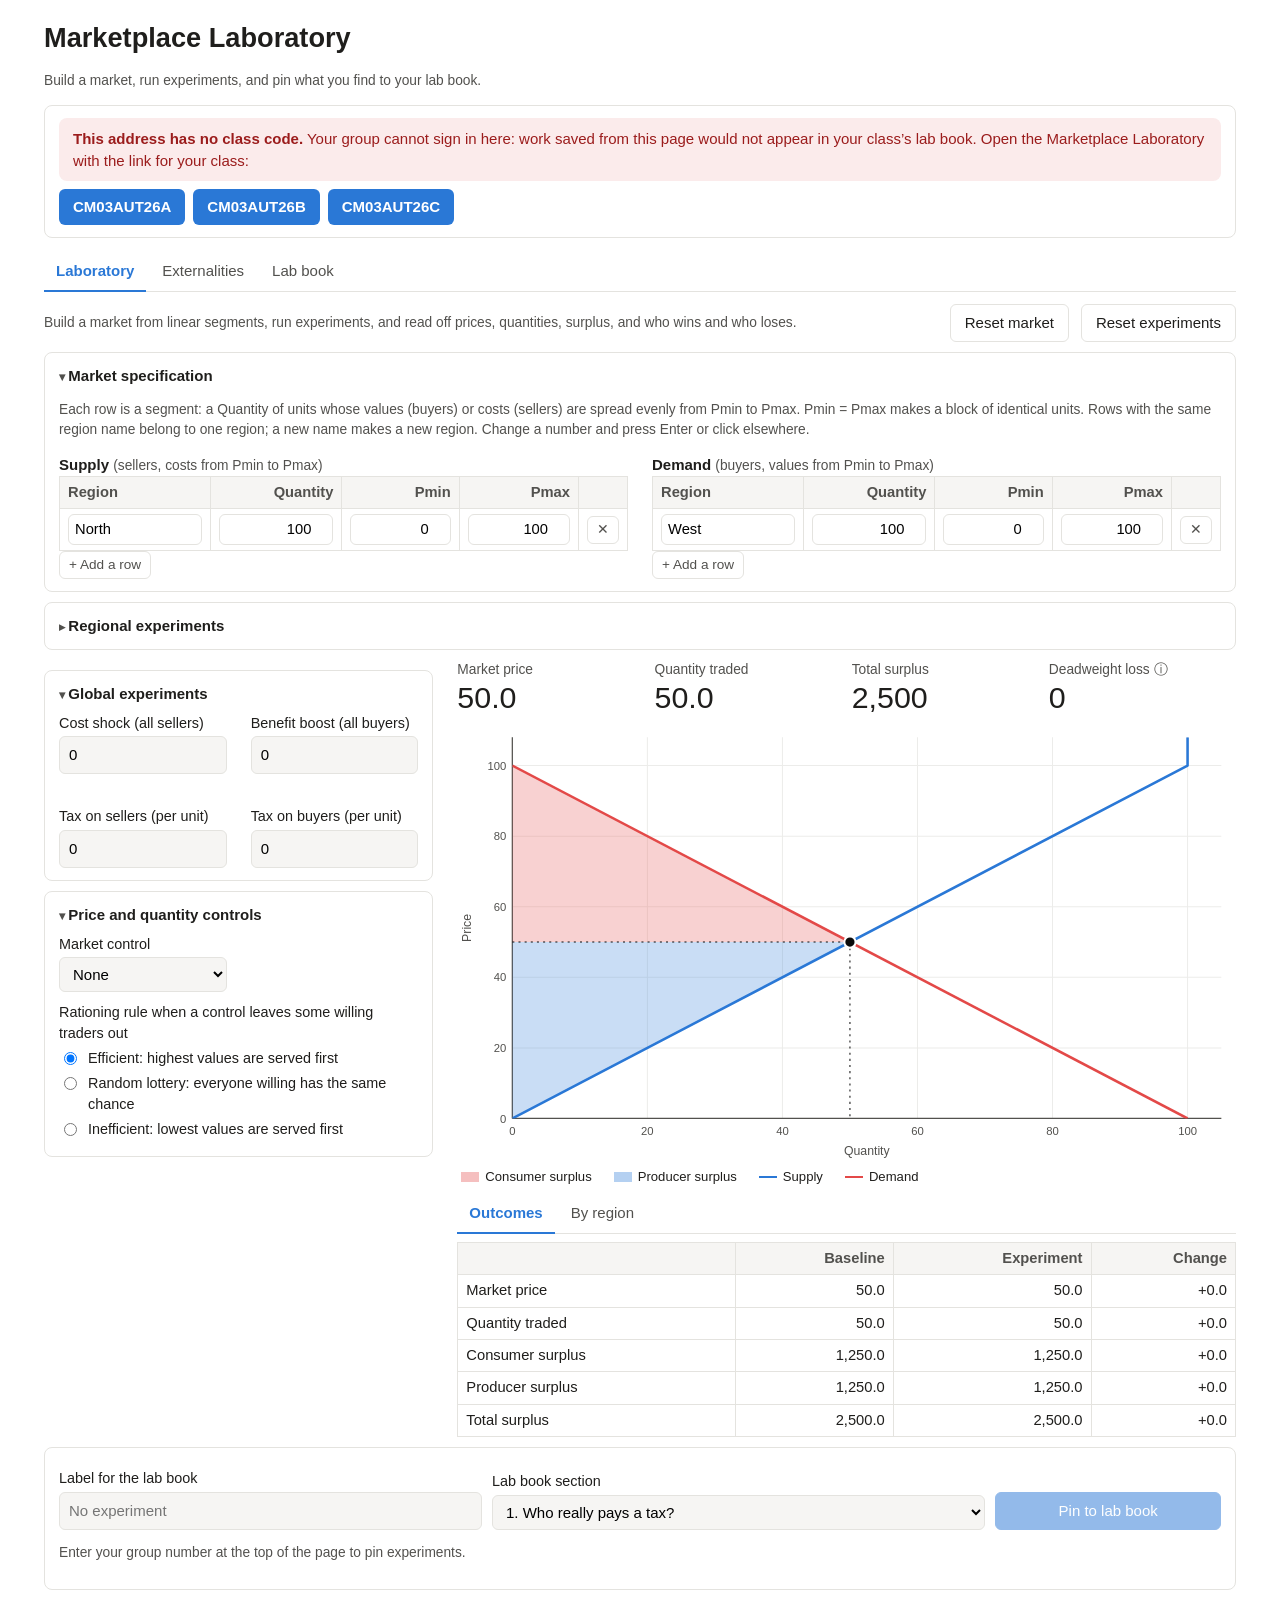
==== commit 9676965d: "Pricing Laboratory: airline challenge, Mocha pricing, lab book; class codes checked; leading-zero PI" ====
--- a/docs/index.html
+++ b/docs/index.html
@@ -42,6 +42,8 @@
 button.primary:hover { background: var(--primary-dark); color: #fff; }
 button:disabled { opacity: 0.5; cursor: not-allowed; }
 button.small { padding: 3px 9px; font-size: 0.85rem; }
+a.button { display: inline-block; padding: 7px 14px; border-radius: 6px; background: var(--primary); color: #fff; text-decoration: none; font-weight: 600; }
+a.button:hover { background: var(--primary-dark); }
 .tabs { display: flex; gap: 4px; border-bottom: 1px solid var(--line); margin: 14px 0 12px; }
 .tabs button { border: none; border-bottom: 2px solid transparent; border-radius: 0; background: none; padding: 8px 12px; margin-bottom: -1px; color: var(--muted); }
 .tabs button.active { color: var(--primary); border-bottom-color: var(--primary); font-weight: 600; }
@@ -122,7 +124,7 @@
   <section id="tab-book" hidden></section>
   <footer><span id="footer-status"></span></footer>
 </div>
-<script>window.MARKETLAB_CONFIG = {"endpoint": "https://script.google.com/macros/s/AKfycbwW81B0dE2LprFnKPKBrGQhMi8r1JiZkeWoPOj4zGk6sepwOcdNyhMr_lhTNBFZus7r5A/exec", "token": "marketlab"};</script>
+<script>window.MARKETLAB_CONFIG = {"endpoint": "https://script.google.com/macros/s/AKfycbwW81B0dE2LprFnKPKBrGQhMi8r1JiZkeWoPOj4zGk6sepwOcdNyhMr_lhTNBFZus7r5A/exec", "token": "marketlab", "classes": ["CM03AUT26A", "CM03AUT26B", "CM03AUT26C", "LIVE-TEST"]};</script>
 <script>
 /* Marketplace Laboratory engine: a line-by-line port of app/engine.py,
    app/externality.py and the measures/labels of app/labbook.py.
@@ -990,41 +992,123 @@
 
 </script>
 <script>
-/* Marketplace Laboratory page: state, storage, the four tabs. Depends on
-   MarketLab (engine.js) and MLChart (chart.js). */
+/* Marketplace Laboratory: the lab-book table (pinned experiments side by side with their baselines), shared by the
+   class page (app.js) and the instructor page (instructor.js). Depends on MarketLab (engine.js). */
+var MLBook = (function () {
+  "use strict";
+  var M = MarketLab;
+  function esc(s) { return String(s == null ? "" : s).replace(/&/g, "&amp;").replace(/</g, "&lt;").replace(/>/g, "&gt;").replace(/"/g, "&quot;"); }
+  function fmt(x, d, signed) {
+    if (x == null || (typeof x === "number" && isNaN(x))) return "–";
+    if (d === undefined) d = 1;
+    if (Math.abs(x) < 5e-10) x = 0;
+    var s = Math.abs(x).toLocaleString("en-GB", { minimumFractionDigits: d, maximumFractionDigits: d });
+    return (x < 0 ? "-" : (signed ? "+" : "")) + s;
+  }
+  function cell(x) { return x == null ? "–" : (typeof x === "string" ? x : fmt(x)); }
+  function sameMarket(a, b) {
+    return ["Market price", "Quantity traded"].every(function (k) { return a[k] != null && b[k] != null && Math.abs(a[k] - b[k]) <= 1e-6; });
+  }
+  function baselineName(e) {
+    if (e.tab !== "externality") return "Baseline";
+    var h = +(((e.state || {}).policy || {}).harm || 0);
+    return "Baseline, " + (h >= 0 ? "harm " : "benefit ") + M.num(Math.abs(h));
+  }
+  // The table: rows are the measures present in any column; columns are the baselines (one per tab and harm) and then
+  // the pinned experiments in order. Each pinned value carries its change from that experiment's own baseline, small
+  // and grey under the number; not where the baseline is 0 (revenue, the loss, a shortage), since there the number is
+  // the change. opts.removable adds the ✕ button per pinned column (the class page); opts.mark is {id: html} put in
+  // front of a column's label (the instructor page's verification mark).
+  function table(entries, opts) {
+    opts = opts || {};
+    var cols = [], foot = [], seen = {}, bases = {};
+    entries.forEach(function (e) { var k = e.tab + "|" + baselineName(e); if (!bases[k]) { bases[k] = e.baseline; cols.push([baselineName(e), e.baseline, null]); } });
+    entries.forEach(function (e) {
+      var label = (e.label || "Experiment").trim(), n = (seen[label] || 0) + 1; seen[label] = n; if (n > 1) label += " (" + n + ")";
+      var base = bases[e.tab + "|" + baselineName(e)];
+      if (!sameMarket(e.baseline, base)) { foot.push("† " + label + " was run on a different market; its own baseline has price " + cell(e.baseline["Market price"]) + " and quantity " + cell(e.baseline["Quantity traded"]) + "."); label += " †"; }
+      cols.push([label, e.measures, e.id, e.baseline]);
+    });
+    var rows = M.MEASURES.filter(function (m) { return cols.some(function (c) { return c[1][m] != null; }); })
+                .concat(M.extraMeasures(cols.map(function (c) { return c[1]; })));
+    var h = '<div class="labbook-wrap"><table class="grid labbook"><thead><tr><th></th>' + cols.map(function (c) {
+      var mark = c[2] && opts.mark && opts.mark[c[2]] ? opts.mark[c[2]] + " " : "";
+      var btn = c[2] && opts.removable ? '<button type="button" class="small remove-entry" data-id="' + c[2] + '" title="Remove this column from the lab book" aria-label="Remove ' + esc(c[0]) + '">✕</button>' : "";
+      return '<th>' + btn + mark + esc(c[0]) + '</th>';
+    }).join("") + '</tr></thead><tbody>';
+    var delta = function (c, m) { var v = c[1][m], b = c[3] && c[3][m]; return (c[3] && v != null && b != null && typeof v === "number" && Math.abs(b) > 1e-9 && Math.abs(v - b) > 1e-9) ? '<span class="delta">' + fmt(v - b, 1, true) + '</span>' : ''; };
+    rows.forEach(function (m) { h += '<tr><td>' + esc(m) + '</td>' + cols.map(function (c) { return '<td class="num">' + cell(c[1][m]) + delta(c, m) + '</td>'; }).join("") + '</tr>'; });
+    h += '</tbody></table></div>';
+    foot.forEach(function (f) { h += '<p class="caption">' + esc(f) + '</p>'; });
+    return h;
+  }
+  return { esc: esc, fmt: fmt, cell: cell, sameMarket: sameMarket, baselineName: baselineName, table: table };
+})();
+if (typeof module !== "undefined" && module.exports) module.exports = MLBook;
+
+</script>
+<script>
+/* Marketplace Laboratory: the lab-book sections, shared by the class page (app.js) and the instructor page
+   (instructor.js). The class questions in the order they build on each other, then a section for the group's own
+   experiments. Titles and prompts must match ASSIGNMENT in ../app/scenarios.py (app/tests/test_questions.py checks
+   it). Pins are filed under the question TITLE (sectionOf); answers under the question id. */
+var QUESTIONS = [
+  { id: "q1", title: "1. Who really pays a tax?",
+    prompt: "Use the default market. Put a tax of 20 per unit on sellers and pin the outcome. Remove it, put the same tax on buyers and pin again. Compare the two columns in your lab book: what is different, what is the same, and who ends up paying the tax in each case? Then change the market in any way you like, for instance split the buyers into a high-value segment and a low-value segment (two rows in the Demand table), and pin the two taxes again. What, if anything, changes in the comparison?" },
+  { id: "q2", title: "2. Who bears more of the tax?",
+    prompt: "Make demand steeper: in the Demand table set Pmax to 200, so values run from 0 to 200, and pin a tax of 20 on sellers. Reset the market, make supply steeper instead (Supply Pmax 200) and pin the same tax. In each case, how much of the 20 do buyers pay and how much do sellers lose? What decides which side bears more? Look also at how the surplus was divided between buyers and sellers before the tax (the Baseline column): is there a pattern? If you have time, build a market in which buyers bear at least three quarters of the tax." },
+  { id: "q3", title: "3. Tax rates, revenue and deadweight loss",
+    prompt: "On the default market, pin taxes on sellers of 20, 40 and 80 per unit. Each time the tax doubles, what happens to the quantity traded, to the tax revenue and to the deadweight loss? Which of them move in step with the tax, and which do not? Use the chart to explain the pattern you find. Then keep raising the tax: what happens to the revenue? Find the tax that raises the most and pin it. At that tax, what fraction of the original quantity is still traded, and what fraction of the original surplus does the government collect?" },
+  { id: "q4", title: "4. Broad base or high rate?",
+    prompt: "Split the sellers into two regions: in the Supply table change North's Quantity to 50 and add a row, South, with 50 units and costs from 0 to 100. The market should still clear at price 50 and quantity 50. Pin a tax of 20 on all sellers. Remove it, open Regional experiments, put a tax of 40 on North only and pin. Compare the two columns: what buyers pay, the quantity traded, the tax revenue, the deadweight loss, and what each region sells. Which tax would the Treasury prefer, and why? Who would prefer the other one?" },
+  { id: "q5", title: "5. A subsidy",
+    prompt: "On the default market give sellers a subsidy of 20 per unit (a tax on sellers of minus 20) and pin. How much do buyers and sellers each gain, and what does the subsidy cost the government? Add it all up: is the market as a whole better or worse off than before, and by how much? Use the chart to explain, and say who ultimately pays for the subsidy." },
+  { id: "q6", title: "6. Rent control",
+    prompt: "Think of the sellers as landlords and the buyers as tenants. On the default market set a price ceiling of 40, a rent cap. At that rent more tenants want a flat than landlords offer, so something other than the price decides who gets one. The app offers three rules: the tenants who value a flat most get one, a lottery, or the tenants who value a flat least get one. Before you pin, write down your guess: does it matter which rule applies, and to whom? Pin the outcome under each rule. What is the same under all three, and what differs? Use the chart to explain the differences. Think about how rent-controlled flats are actually handed out (who gets one in New York or Berlin?): which of the three rules comes closest? Who would support the policy, and who would oppose it?" },
+  { id: "q7", title: "7. A flood",
+    prompt: "Before you run it, write down your guess: a flood destroys a fifth of the sellers' capacity. Who loses more, sellers or buyers? On the default market, open Regional experiments, set the capacity of North to 80% and pin. Were you right? Explain what happened." },
+  { id: "q8", title: "8. A frost in one region",
+    prompt: "Build a market with two growing regions: in the Supply table change North's Quantity to 400 and add a row, South, with 100 units, costs 0 to 100 in both, and pin it. A frost destroys a quarter of North's crop: under Regional experiments set North's capacity to 75% and pin. What happens to the price, to what each region sells and earns, and to buyers? Before you run the next one, guess: if the frost had hit South instead, would South come out the same way North did? Put North back to 100%, set South's capacity to 75% and pin. What makes the difference?" },
+  { id: "q9", title: "9. A tariff to protect home producers",
+    prompt: "Reset the market, then build the world market: in the Supply table two rows, Home sellers with 20 units and Foreign sellers with 80; in the Demand table two rows, Home buyers with 40 units and Foreign buyers with 60; costs and values from 0 to 100 throughout. Home has a fifth of the sellers and two fifths of the buyers, so it imports; the market still clears at 50 and 50. Suppose the government introduces an import tariff of 20: it collects 20 on each unit sold at home that was made by foreign sellers. In the app, set this up as a tax of 20 on all Home buyers and a subsidy of 20 to all Home sellers (a tax of minus 20), both under Regional experiments. A home-made unit sold at home is then taxed 20 and subsidised 20, so nothing is collected on it; only the imported units are taxed, and the price inside Home ends up 20 above the world price. Pin it; the Baseline column is free trade. What happens to the surplus of Home buyers and of Home sellers, and to the government's revenue? Is Home better off in total? Who gains and who loses abroad?" },
+  { id: "q10", title: "10. A tariff when Home is the only buyer",
+    prompt: "Reset the market and think of all the buyers as Home and all the sellers as foreign: Home is the only buyer of a good made entirely abroad, so a tariff is simply a tax on buyers, and Home's gain is its consumer surplus plus the tariff revenue. Pin tariffs of 10, 20, 30 and 40 and work out Home's gain for each. Is Home better or worse off with a tariff, and roughly which tariff is best for it? If the answer differs from question 9, what is different about the two situations? What happens to the foreign sellers and to total surplus, and what would you expect if they answered with a tax of their own?" },
+  { id: "q11", title: "11. A tariff when Home is a small buyer",
+    prompt: "Reset the market and split the buyers: in the Demand table two rows, Home buyers with 15 units and Foreign buyers with 85, values 0 to 100; all the sellers are foreign. Pin the market. Under Regional experiments put a tax of 20 on Home buyers, the tariff, and pin. Work out Home's gain as in question 10, consumer surplus plus revenue. Is Home better off? Who pays the tariff, and who gains from it? Is there any tariff that makes Home better off, and by how much? What is different from question 10?" },
+  { id: "q12", title: "12. Pollution",
+    prompt: "On the Externalities tab, keep the harm of 20 per unit and pin the market with no policy. Find the tax on sellers that brings the deadweight loss to zero and pin it; then try the same tax on buyers, and a permit cap instead, pinning each. Who bears the harm before any policy? How does the right tax relate to the harm, and does the cap do the same job? Who gains and who loses from the policy?" },
+  { id: "own", title: "Your own experiments",
+    prompt: "Anything you tried beyond the questions above. Give each column a clear label when you pin it, and write here what you learned from it." }];
+var EXT_QUESTION = 11;
+function sectionOf(entry) { for (var i = 0; i < QUESTIONS.length; i++) if (QUESTIONS[i].title === entry.question) return QUESTIONS[i].id; return "own"; }
+if (typeof module !== "undefined" && module.exports) module.exports = { QUESTIONS: QUESTIONS, EXT_QUESTION: EXT_QUESTION, sectionOf: sectionOf };
+
+</script>
+<script>
+/* Marketplace Laboratory page: state, storage, the tabs. Depends on MarketLab (engine.js), MLChart (chart.js),
+   MLBook (book.js) and the questions in questions.js. */
 (function () {
   "use strict";
-  var M = MarketLab, CH = MLChart;
+  var M = MarketLab, CH = MLChart, B = MLBook;
   var CONFIG = window.MARKETLAB_CONFIG || {};
   var ENDPOINT = (CONFIG.endpoint || "").trim(), TOKEN = CONFIG.token || "";
-
-  // The lab book sections: the class questions, in the order they build on each other, and a section for the group's own
-  // Titles and prompts must match ASSIGNMENT in ../app/scenarios.py (app/tests/test_questions.py checks it).
-  var QUESTIONS = [
-    { id: "q1", title: "1. Who really pays a tax?",
-      prompt: "Use the default market. Put a tax of 20 per unit on sellers and pin the outcome. Remove it, put the same tax on buyers and pin again. Compare the two columns in your lab book: what is different and what is the same? Who bears the tax in each case, and why does it make no difference who hands the money to the government? Then change the market in any way you like, for instance split the buyers into a high-value segment and a low-value segment (two rows in the Demand table), and pin the two taxes again. Does it still make no difference?" },
-    { id: "q2", title: "2. Who bears more of the tax?",
-      prompt: "Make demand steeper: in the Demand table set Pmax to 200, so values run from 0 to 200, and pin a tax of 20 on sellers. Reset the market, make supply steeper instead (Supply Pmax 200) and pin the same tax. In each case, how much of the 20 do buyers pay and how much do sellers lose? Which side bears more, and what is it about the shape of its curve that makes it bear more? Compare the split of the tax with the split of the surplus before the tax (the Baseline column). If you have time, build a market in which buyers bear at least three quarters of the tax." },
-    { id: "q3", title: "3. Tax rates, revenue and deadweight loss",
-      prompt: "On the default market, pin taxes on sellers of 20, 40 and 80 per unit. Each time the tax doubles, what happens to the fall in quantity, to the tax revenue and to the deadweight loss? Use the chart to explain why the loss grows faster than the tax. Then find the tax that raises the most revenue and pin it. At that tax, what fraction of the original quantity is still traded, and what fraction of the original surplus does the government collect?" },
-    { id: "q4", title: "4. Broad base or high rate?",
-      prompt: "Split the sellers into two regions: in the Supply table change North's Quantity to 50 and add a row, South, with 50 units and costs from 0 to 100. The market should still clear at price 50 and quantity 50. Pin a tax of 20 on all sellers. Remove it, open Regional experiments, put a tax of 40 on North only and pin. Buyers pay the same in both cases. Compare the tax revenue, the deadweight loss and what each region sells. Why does the narrow tax raise less and waste more? Who would lobby for it?" },
-    { id: "q5", title: "5. A subsidy",
-      prompt: "On the default market give sellers a subsidy of 20 per unit (a tax on sellers of minus 20) and pin. How much do buyers and sellers each gain, and what does the subsidy cost the government? Both sides of the market are better off, so why does total surplus fall, and who ultimately pays?" },
-    { id: "q6", title: "6. Rent control",
-      prompt: "On the default market set a price ceiling of 40 and pin the outcome under each rationing rule: efficient, random lottery and inefficient. What is the same under all three rules, and what differs? Why does consumer surplus depend on who gets the flats? Which rule do you think describes real rent control best? Who would support the policy, and who would oppose it?" },
-    { id: "q7", title: "7. A capacity shock",
-      prompt: "Before you run it, write down your guess: if a fifth of the sellers' capacity is destroyed, who loses more, sellers or buyers? On the default market, open Regional experiments, set the capacity of North to 80% and pin. Were you right? Explain what happened. Then make supply large and flat: put the capacity back to 100%, change the supply Quantity to 400, and pin this market with capacity at 100% and at 75%. What happens to the sellers' surplus, and what does that say about cartels such as OPEC?" },
-    { id: "q8", title: "8. A tariff to protect home producers",
-      prompt: "Reset the market, then build the world market: in the Supply table two rows, Home sellers with 20 units and Foreign sellers with 80; in the Demand table two rows, Home buyers with 40 units and Foreign buyers with 60; costs and values from 0 to 100 throughout. Home has a fifth of the sellers and two fifths of the buyers, so it imports; the market still clears at 50 and 50. An import tariff of 20 is a tax of 20 on Home buyers with a subsidy of 20 to Home sellers, so that home-made goods sold at home are not taxed: under Regional experiments set those two and pin. The Baseline column is free trade. What happens to the surplus of Home buyers and of Home sellers, and to the government's revenue? Is Home better off in total? Who gains and who loses abroad?" },
-    { id: "q9", title: "9. The best tariff for a large country",
-      prompt: "Reset the market and think of all the buyers as Home and all the sellers as foreign: Home is the only buyer of a good made entirely abroad, so a tariff is simply a tax on buyers, and Home's gain is its consumer surplus plus the tariff revenue. Pin tariffs of 10, 20, 30 and 40 and work out Home's gain for each. Roughly which tariff is best for Home? Why does a tariff help Home here when it hurt Home in question 8? What happens to the foreign sellers and to total surplus, and what would you expect if they answered with a tax of their own?" },
-    { id: "q10", title: "10. Pollution: the tax or permit cap that puts the market right",
-      prompt: "On the Externalities tab, keep the harm of 20 per unit and pin the market with no policy. Find the tax on sellers that brings the deadweight loss to zero and pin it; then try the same tax on buyers, and a permit cap instead, pinning each. Who bears the harm before any policy? How does the right tax relate to the harm, and does the cap do the same job? Who gains and who loses from the policy?" },
-    { id: "own", title: "Your own experiments",
-      prompt: "Anything you tried beyond the questions above. Give each column a clear label when you pin it, and write here what you learned from it." }];
-  var EXT_QUESTION = 9;
-  function sectionOf(entry) { for (var i = 0; i < QUESTIONS.length; i++) if (QUESTIONS[i].title === entry.question) return QUESTIONS[i].id; return "own"; }
+  // The exam calculator (calculator.html): the Laboratory and Externalities tabs only, no group, no pinning, no lab
+  // book, nothing read from or written to this browser's storage and nothing sent anywhere. The market is entered
+  // row by row exactly as in class; the page's own text says how exam notation becomes rows.
+  var CALC = !!CONFIG.calculator;
+  // This term's class codes (config "classes"). With a list, the page signs groups in only under one of them: a code is
+  // read without regard to case and with anything pasted after it ignored, and an address with no code or an unknown
+  // one shows the class links instead of the sign-in, so no group's work is filed under a stray code. No list: any code.
+  var CLASSES = (CONFIG.classes || []).map(function (c) { return String(c).trim().toUpperCase(); }).filter(Boolean);
+  function normalizeClass(raw) {
+    var s = String(raw == null ? "" : raw).trim();
+    if (!CLASSES.length) return s;
+    var up = s.toUpperCase().replace(/\s+/g, "");
+    for (var i = 0; i < CLASSES.length; i++) if (up.indexOf(CLASSES[i]) === 0) return CLASSES[i];
+    return null;                                            // no code, or not one of this term's
+  }
+  function classLink(code) { return location.origin + location.pathname + "?class=" + encodeURIComponent(code); }
+
   var RULES = [["efficient", "Efficient: highest values are served first"],
                ["random", "Random lottery: everyone willing has the same chance"],
                ["inefficient", "Inefficient: lowest values are served first"]];
@@ -1039,13 +1123,7 @@
   function $(id) { return document.getElementById(id); }
   function esc(s) { return String(s == null ? "" : s).replace(/&/g, "&amp;").replace(/</g, "&lt;").replace(/>/g, "&gt;").replace(/"/g, "&quot;"); }
   function clone(x) { return JSON.parse(JSON.stringify(x)); }
-  function fmt(x, d, signed) {
-    if (x == null || (typeof x === "number" && isNaN(x))) return "–";
-    if (d === undefined) d = 1;
-    if (Math.abs(x) < 5e-10) x = 0;
-    var s = Math.abs(x).toLocaleString("en-GB", { minimumFractionDigits: d, maximumFractionDigits: d });
-    return (x < 0 ? "-" : (signed ? "+" : "")) + s;
-  }
+  var fmt = MLBook.fmt;
   function pct(x) { return x == null || isNaN(x) ? "–" : Math.round(100 * x) + "%"; }
   function num(v, d) { var x = parseFloat(v); return isNaN(x) ? d : x; }
   function timeStr(ts) { var dt = new Date(ts); return dt.toTimeString().slice(0, 8); }
@@ -1053,22 +1131,25 @@
   function debounce(fn, ms) { var t; return function () { var a = arguments, self = this; clearTimeout(t); t = setTimeout(function () { fn.apply(self, a); }, ms); }; }
 
   // ---- state ----------------------------------------------------------------------
-  var S = { classCode: "", group: null, lab: null, ext: null, book: [], notes: "", answers: {}, tab: "lab", lastQ: {},
+  // Projector mode (?projector=1, the instructor page's links): no group, pins allowed, nothing sent to the class record.
+  var S = { classCode: "", projector: false, group: null, lab: null, ext: null, book: [], notes: "", answers: {}, answersDirty: {}, tab: "lab", lastQ: {},
             inner: { lab: "outcomes", ext: "outcomes" }, hidden: { lab: {}, ext: {} }, lastSaved: null, lastError: "", pinMsg: {} };
   function freshPolicy() { return { cost_shock: 0, benefit_boost: 0, tax_supply: 0, tax_demand: 0, control: "none", control_value: 0, rationing: "efficient", rent_to: "sellers", regional: {} }; }
   function freshLab() { return { supply: clone(DEFAULT_LAB.supply), demand: clone(DEFAULT_LAB.demand), policy: freshPolicy() }; }
   function freshExt() { return { supply: clone(DEFAULT_EXT.supply), demand: clone(DEFAULT_EXT.demand), harm: DEFAULT_EXT.harm, tax_supply: 0, tax_demand: 0, cap: 0 }; }
-  function groupKey() { return S.group ? "Group " + S.group.number : "_"; }
+  function groupKey() { return S.group ? "Group " + S.group.number : (S.projector ? "Projector" : "_"); }
+  function canPin() { return !!(S.group || S.projector); }
   function groupPin() { return S.group && S.group.pin ? String(S.group.pin) : ""; }
   function groupNames() { return S.group && S.group.names ? S.group.names : ""; }
   function storeKey() { return "marketlab:" + S.classCode + ":" + groupKey(); }
   function saveLocal() {
+    if (CALC) return;
     try {
       localStorage.setItem(storeKey(), JSON.stringify({ lab: S.lab, ext: S.ext, book: S.book, notes: S.notes, answers: S.answers, group: S.group, tab: S.tab === "assign" ? "book" : S.tab, lastQ: S.lastQ }));
-      localStorage.setItem("marketlab:" + S.classCode + ":last", S.group ? JSON.stringify(S.group) : "");
+      if (!S.projector) localStorage.setItem("marketlab:" + S.classCode + ":last", S.group ? JSON.stringify(S.group) : "");
     } catch (e) { /* storage full or disabled: the page still works */ }
   }
-  function loadStored(key) { try { var s = localStorage.getItem(key); return s ? JSON.parse(s) : null; } catch (e) { return null; } }
+  function loadStored(key) { if (CALC) return null; try { var s = localStorage.getItem(key); return s ? JSON.parse(s) : null; } catch (e) { return null; } }
   function mergeStored(d) {
     if (!d) return;
     if (d.lab) S.lab = d.lab; if (d.ext) S.ext = d.ext;
@@ -1104,15 +1185,20 @@
 
   // ---- class record (save queue) --------------------------------------------------
   var queue = loadStored("marketlab:queue") || [], flushing = false, retryTimer = null;
-  function persistQueue() { try { localStorage.setItem("marketlab:queue", JSON.stringify(queue)); } catch (e) {} }
+  function persistQueue() { if (CALC) return; try { localStorage.setItem("marketlab:queue", JSON.stringify(queue)); } catch (e) {} }
   function record(question, finding, state) {
     state = state || {};
     state["class"] = S.classCode; state.names = groupNames();
     return { ts: Date.now() / 1000, group: groupKey(), question: question, finding: finding || "", state: state, pin: groupPin() };
   }
-  function enqueue(rec) { if (!S.group) return; queue.push(rec); persistQueue(); S.pinRejected = false; flush(); renderStatus(); }
+  function enqueue(rec) { if (!S.group || S.projector) return; queue.push(rec); persistQueue(); S.pinRejected = false; flush(); renderStatus(); }
   function flush() {
-    if (!ENDPOINT || flushing || !queue.length || S.pinRejected) return;
+    if (!ENDPOINT || flushing || !queue.length || S.pinRejected || S.classInvalid) return;   // invalid: kept for the right link
+    // Saves made on this laptop under a stray code (before the class list existed) go to the class signed in now.
+    if (CLASSES.length && S.classCode && !S.classInvalid) queue.forEach(function (r) {
+      var st = r.state || (r.state = {}), fixed = normalizeClass(st["class"]);
+      if (fixed !== st["class"]) st["class"] = fixed || S.classCode;
+    });
     flushing = true;
     var batch = queue.slice(0, 20).map(function (r) { r.pin = groupPin(); return r; });
     fetch(ENDPOINT, { method: "POST", headers: { "Content-Type": "text/plain;charset=utf-8" }, body: JSON.stringify({ token: TOKEN, records: batch }) })
@@ -1159,12 +1245,12 @@
   function restoreFromRecords(recs) {
     if (!recs || !recs.length) return;
     recs.sort(function (a, b) { return a.ts - b.ts; });
-    var entries = {}, order = [], notes = "", answers = null;
+    var entries = {}, order = [], notes = "", answers = {};
     recs.forEach(function (f) {
       var st = f.state || {}, lbk = st.labbook;
       if (!lbk) return;
       if (lbk.kind === "notes") { notes = f.finding || ""; return; }
-      if (lbk.kind === "answers") { answers = st.answers || {}; return; }
+      if (lbk.kind === "answers") { mergeAnswers(answers, st.answers); return; }
       if (lbk.kind === "class") return;
       if (lbk.deleted) { delete entries[lbk.id]; return; }
       if (!entries[lbk.id]) order.push(lbk.id);
@@ -1175,14 +1261,46 @@
     var have = {}; S.book.forEach(function (e) { have[e.id] = true; });
     order.forEach(function (id) { if (entries[id] && !have[id]) S.book.push(entries[id]); });
     if (!S.notes && notes) S.notes = notes;
-    if (answers) Object.keys(answers).forEach(function (k) { if (!S.answers[k]) S.answers[k] = answers[k]; });
+    var pending = pendingAnswerKeys();
+    Object.keys(answers).forEach(function (k) { if (!pending[k]) S.answers[k] = answers[k]; });
+  }
+  // Answers are saved per question: a record carries only the boxes edited on this device since the last save, and
+  // reading the record keeps, for each question, the latest text that is not empty. So a second device never wipes
+  // answers it has not seen, and records from before this rule (whole sets, sometimes empty) lose nothing.
+  function mergeAnswers(into, add) {
+    Object.keys(add || {}).forEach(function (k) { if (String(add[k] || "").trim()) into[k] = add[k]; });
+    return into;
+  }
+  function pendingAnswerKeys() {        // edited here but not yet in the class record: this device's text wins
+    var keys = {};
+    Object.keys(S.answersDirty).forEach(function (k) { keys[k] = true; });
+    queue.forEach(function (r) { if (((r.state || {}).labbook || {}).kind === "answers") Object.keys((r.state || {}).answers || {}).forEach(function (k) { keys[k] = true; }); });
+    return keys;
+  }
+  // Bring this device up to date with the class record: on load for a remembered group, and on opening the Lab book.
+  var lastSync = 0;
+  function syncFromRecord(force) {
+    if (!ENDPOINT || !S.group || S.projector || CALC) return;
+    if (!force && Date.now() - lastSync < 15000) return;
+    lastSync = Date.now();
+    fetchGroupRecords(function (recs) {
+      if (!recs) return;
+      restoreFromRecords(recs); saveLocal();
+      var focused = document.activeElement && document.activeElement.closest && document.activeElement.closest("#tab-book");
+      if (!focused) renderBook();
+      else Array.prototype.forEach.call($("tab-book").querySelectorAll("textarea[data-q]"), function (ta) {   // never redraw under the cursor
+        if (ta !== document.activeElement) ta.value = S.answers[ta.getAttribute("data-q")] || "";
+      });
+    });
   }
   function renderStatus() {
     var el = $("footer-status");
+    if (CALC) { el.textContent = "Calculator: nothing is saved or sent anywhere. Reload the page for a clean start."; return; }
     var parts = [];
     if (S.classCode) parts.push("Class " + esc(S.classCode));
     if (S.group) parts.push(esc(groupKey()));
-    if (!ENDPOINT) parts.push("Offline copy: nothing is sent to the class record");
+    if (S.projector) parts.push("Projector: pins stay in this browser, nothing is sent to the class record");
+    else if (!ENDPOINT) parts.push("Offline copy: nothing is sent to the class record");
     else if (S.pinRejected) parts.push('<span class="err">The class record refused the group number and PIN; press Change above and enter them again</span>');
     else if (S.lastError && queue.length) parts.push('<span class="err">Could not reach the class record (' + esc(S.lastError) + '); ' + queue.length + ' saved on this laptop, retrying</span>');
     else if (queue.length) parts.push("Saving…");
@@ -1190,7 +1308,8 @@
     el.innerHTML = parts.join(" · ");
     ["book-status"].forEach(function (id) {
       var s = $(id); if (!s) return;
-      if (!ENDPOINT) s.textContent = "Offline copy: your work is kept on this laptop only.";
+      if (S.projector) s.textContent = "Projector: the pins stay in this browser; nothing is sent to the class record.";
+      else if (!ENDPOINT) s.textContent = "Offline copy: your work is kept on this laptop only.";
       else if (S.pinRejected) { s.textContent = "The class record refused the group number and PIN; press Change at the top and enter them again."; s.className = "status err"; }
       else if (S.lastError && queue.length) { s.textContent = "Could not reach the class record; your work is kept on this laptop and will be sent again."; s.className = "status err"; }
       else if (queue.length) { s.textContent = "Saving…"; s.className = "status"; }
@@ -1202,6 +1321,25 @@
   // ---- group panel -------------------------------------------------------------------
   function renderGroup() {
     var el = $("group-panel");
+    if (!el) return;
+    if (S.projector) {
+      el.innerHTML = '<div class="group-line"><div><b>Projector</b>' + (S.classCode ? " \u00b7 Class " + esc(S.classCode) : "") +
+                     ' \u00b7 pins stay in this browser and nothing is sent to the class record</div>' +
+                     '<button type="button" id="projector-clear">Clear the lab book</button></div>';
+      $("projector-clear").onclick = function () {
+        if (S.book.length && !window.confirm("Remove the " + S.book.length + " pinned column" + (S.book.length === 1 ? "" : "s") + " from this lab book?")) return;
+        S.book = []; S.lastQ = {}; saveLocal(); renderLab(); renderExt(); renderBook(); renderStatus();
+      };
+      return;
+    }
+    if (S.classInvalid) {
+      var shown = CLASSES.filter(function (c) { return !/TEST/.test(c); });
+      el.innerHTML = '<div class="error" style="margin:0 0 8px 0"><b>' + (S.rawClass ? 'This address has the class code “' + esc(S.rawClass) + '”, which is not one of this term’s classes.'
+                                                                                : 'This address has no class code.') + '</b> ' +
+        'Your group cannot sign in here: work saved from this page would not appear in your class’s lab book. Open the Marketplace Laboratory with the link for your class:</div>' +
+        '<div class="row" style="flex-wrap:wrap;gap:8px">' + shown.map(function (c) { return '<a class="button" href="' + esc(classLink(c)) + '">' + esc(c) + '</a>'; }).join("") + '</div>';
+      return;
+    }
     if (S.group && !S.editingGroup) {
       el.innerHTML = '<div class="group-line"><div><b>Your group:</b> ' + esc(groupKey()) + (groupNames() ? " · " + esc(groupNames()) : "") +
                      (S.classCode ? " · Class " + esc(S.classCode) : "") + '</div><button type="button" id="group-change">Change</button></div>';
@@ -1280,9 +1418,9 @@
   // ---- tabs -------------------------------------------------------------------------
   function showTab(name) {
     S.tab = name;
-    ["lab", "ext", "book"].forEach(function (t) { $("tab-" + t).hidden = t !== name; });
+    ["lab", "ext", "book"].forEach(function (t) { var sec = $("tab-" + t); if (sec) sec.hidden = t !== name; });
     Array.prototype.forEach.call($("main-tabs").querySelectorAll("button"), function (b) { b.classList.toggle("active", b.getAttribute("data-tab") === name); });
-    if (name === "book") renderBook();
+    if (name === "book") { renderBook(); syncFromRecord(false); }
     saveLocal();
   }
 
@@ -1355,6 +1493,7 @@
     // Drawn once per tab and then only updated (see below): a redraw of the tab must not wipe the label being typed
     // or put the section back to the previous one, or the next pin lands under the wrong question.
     var wrap = $(which + "-pin-wrap");
+    if (CALC) { wrap.innerHTML = ""; return; }
     if (!$(which + "-pin")) {
       wrap.innerHTML = '<div class="panel"><div class="pin"><div><label for="' + which + '-pin-label">Label for the lab book</label><input type="text" id="' + which + '-pin-label" title="Leave blank to use the suggested label."></div>' +
         '<div><label for="' + which + '-pin-q">Lab book section</label><select id="' + which + '-pin-q">' + QUESTIONS.map(function (q, i) { return '<option value="' + i + '">' + esc(q.title) + '</option>'; }).join("") + '</select></div>' +
@@ -1362,7 +1501,7 @@
         '<div id="' + which + '-pin-info"></div></div>';
     }
     $(which + "-pin-label").placeholder = suggestion;
-    $(which + "-pin").disabled = !S.group;
+    $(which + "-pin").disabled = !canPin();
     // the section follows the last pin (or the tab's default) only when that changes, not on every redraw
     var sel = $(which + "-pin-q"), want = S.lastQ[which] || "";
     if (sel.getAttribute("data-last") !== want) {
@@ -1371,7 +1510,7 @@
       QUESTIONS.forEach(function (q, i) { if (want && q.title === want) idx = i; });
       sel.value = String(idx);
     }
-    $(which + "-pin-info").innerHTML = (S.group ? "" : '<p class="caption">Enter your group number at the top of the page to pin experiments.</p>') +
+    $(which + "-pin-info").innerHTML = (canPin() ? "" : '<p class="caption">Enter your group number at the top of the page to pin experiments.</p>') +
       (S.pinMsg[which] ? '<div class="success">' + esc(S.pinMsg[which]) + '</div>' : "");
   }
   function doPin(which, suggestion, measures, baseline, state) {
@@ -1687,57 +1826,33 @@
   }
 
   // ---- Lab book tab ------------------------------------------------------------------
-  function sameMarket(a, b) {
-    return ["Market price", "Quantity traded"].every(function (k) { return a[k] != null && b[k] != null && Math.abs(a[k] - b[k]) <= 1e-6; });
-  }
-  function baselineName(e) {
-    if (e.tab !== "externality") return "Baseline";
-    var h = +(((e.state || {}).policy || {}).harm || 0);
-    return "Baseline, " + (h >= 0 ? "harm " : "benefit ") + M.num(Math.abs(h));
-  }
-  function cell(x) { return x == null ? "–" : (typeof x === "string" ? x : fmt(x)); }
-  function bookTable(entries) {
-    var cols = [], foot = [], seen = {}, bases = {};
-    entries.forEach(function (e) { var k = e.tab + "|" + baselineName(e); if (!bases[k]) { bases[k] = e.baseline; cols.push([baselineName(e), e.baseline, null]); } });
-    entries.forEach(function (e) {
-      var label = (e.label || "Experiment").trim(), n = (seen[label] || 0) + 1; seen[label] = n; if (n > 1) label += " (" + n + ")";
-      var base = bases[e.tab + "|" + baselineName(e)];
-      if (!sameMarket(e.baseline, base)) { foot.push("† " + label + " was run on a different market; its own baseline has price " + cell(e.baseline["Market price"]) + " and quantity " + cell(e.baseline["Quantity traded"]) + "."); label += " †"; }
-      cols.push([label, e.measures, e.id, e.baseline]);
-    });
-    var rows = M.MEASURES.filter(function (m) { return cols.some(function (c) { return c[1][m] != null; }); })
-                .concat(M.extraMeasures(cols.map(function (c) { return c[1]; })));
-    var h = '<div class="labbook-wrap"><table class="grid labbook"><thead><tr><th></th>' + cols.map(function (c) {
-      return '<th>' + (c[2] ? '<button type="button" class="small remove-entry" data-id="' + c[2] + '" title="Remove this column from the lab book" aria-label="Remove ' + esc(c[0]) + '">\u2715</button>' : "") + esc(c[0]) + '</th>';
-    }).join("") + '</tr></thead><tbody>';
-    // Each pinned value carries its change from that experiment's own baseline, small and grey under the number;
-    // not where the baseline is 0 (revenue, the loss, a shortage), since there the number is the change.
-    var delta = function (c, m) { var v = c[1][m], b = c[3] && c[3][m]; return (c[3] && v != null && b != null && typeof v === "number" && Math.abs(b) > 1e-9 && Math.abs(v - b) > 1e-9) ? '<span class="delta">' + fmt(v - b, 1, true) + '</span>' : ''; };
-    rows.forEach(function (m) { h += '<tr><td>' + esc(m) + '</td>' + cols.map(function (c) { return '<td class="num">' + cell(c[1][m]) + delta(c, m) + '</td>'; }).join("") + '</tr>'; });
-    h += '</tbody></table></div>';
-    foot.forEach(function (f) { h += '<p class="caption">' + esc(f) + '</p>'; });
-    return h;
-  }
-  var saveAnswers = debounce(function () { enqueue(record("Assignment answers", "", { answers: clone(S.answers), labbook: { id: "answers", kind: "answers" } })); }, 1200);
+  var saveAnswers = debounce(function () {
+    var changed = {};
+    Object.keys(S.answersDirty).forEach(function (k) { changed[k] = S.answers[k] || ""; });
+    S.answersDirty = {};
+    if (Object.keys(changed).length) enqueue(record("Assignment answers", "", { answers: changed, labbook: { id: "answers", kind: "answers" } }));
+  }, 1200);
   function renderBook() {
-    var el = $("tab-book"), who = S.group ? groupKey() + (groupNames() ? " \u00b7 " + groupNames() : "") : "";
+    var el = $("tab-book"); if (!el) return;
+    var who = S.group ? groupKey() + (groupNames() ? " \u00b7 " + groupNames() : "") : (S.projector ? "the projector" : "");
     var h = '<p><b>Lab book' + (who ? " of " + esc(who) : "") + '</b></p>' +
             '<p class="caption">One section per question: the experiments you pinned for it, side by side with their baseline, and your answer. ' +
             'Work through the questions in order: each builds on the one before. ' +
             'Pin from the Laboratory or Externalities tab, choosing the section as you pin; the \u2715 on a column removes it. Reset market and Reset experiments on the Laboratory tab take you back to the default market between questions. Everything is saved as you go.</p>';
-    if (!S.group) h += '<div class="info">Enter your group number at the top of the page to pin experiments and write answers.</div>';
+    if (!canPin()) h += '<div class="info">Enter your group number at the top of the page to pin experiments and write answers.</div>';
     QUESTIONS.forEach(function (q) {
       var mine = S.book.filter(function (e) { return sectionOf(e) === q.id; });
       var answered = (S.answers[q.id] || "").trim().length > 0;
       h += '<section class="qsection" data-q="' + q.id + '"><h2>' + esc(q.title) + ' <span class="badge">' + mine.length + ' pinned' + (answered ? " \u00b7 answered" : "") + '</span></h2>' +
            '<details class="prompt"' + (mine.length || answered ? "" : " open") + '><summary>' + (q.id === "own" ? "About this section" : "The question") + '</summary><p>' + esc(q.prompt) + '</p></details>';
-      if (mine.length) h += bookTable(mine);
+      if (mine.length) h += B.table(mine, { removable: true });
       else h += '<p class="caption">Nothing pinned here yet.</p>';
-      h += '<label for="ans-' + q.id + '">' + (q.id === "own" ? "What you learned from your own experiments" : "Your answer") + '</label>' +
-           '<textarea id="ans-' + q.id + '" data-q="' + q.id + '" style="min-height:120px" placeholder="What you see in the table above, then the reasoning."' + (S.group ? "" : " disabled") + '>' + esc(S.answers[q.id] || "") + '</textarea></section>';
-    });
-    h += '<label for="book-notes">Notes for the debrief</label><textarea id="book-notes" placeholder="What surprised you? What would you ask the class? (Click outside the box to save.)"' + (S.group ? "" : " disabled") + '>' + esc(S.notes) + '</textarea>' +
-         '<div id="book-status" class="status"></div>';
+      if (!S.projector) h += '<label for="ans-' + q.id + '">' + (q.id === "own" ? "What you learned from your own experiments" : "Your answer") + '</label>' +
+           '<textarea id="ans-' + q.id + '" data-q="' + q.id + '" style="min-height:120px" placeholder="What you see in the table above, then the reasoning."' + (S.group ? "" : " disabled") + '>' + esc(S.answers[q.id] || "") + '</textarea>';
+      h += '</section>';
+    });
+    if (!S.projector) h += '<label for="book-notes">Notes for the debrief</label><textarea id="book-notes" placeholder="What surprised you? What would you ask the class? (Click outside the box to save.)"' + (S.group ? "" : " disabled") + '>' + esc(S.notes) + '</textarea>';
+    h += '<div id="book-status" class="status"></div>';
     el.innerHTML = h;
     el.querySelectorAll(".remove-entry").forEach(function (btn) {
       var id = btn.getAttribute("data-id"), e = S.book.filter(function (x) { return x.id === id; })[0];
@@ -1747,10 +1862,10 @@
       };
     });
     el.querySelectorAll("textarea[data-q]").forEach(function (ta) {
-      var upd = function () { S.answers[ta.getAttribute("data-q")] = ta.value; saveLocal(); saveAnswers(); };
+      var upd = function () { var k = ta.getAttribute("data-q"); if (S.answers[k] === ta.value) return; S.answers[k] = ta.value; S.answersDirty[k] = true; saveLocal(); saveAnswers(); };
       ta.addEventListener("input", upd); ta.addEventListener("change", upd);
     });
-    $("book-notes").addEventListener("change", function () { S.notes = $("book-notes").value; saveLocal(); enqueue(record("Notes for the debrief", S.notes, { labbook: { id: "notes", kind: "notes" } })); renderStatus(); });
+    if ($("book-notes")) $("book-notes").addEventListener("change", function () { S.notes = $("book-notes").value; saveLocal(); enqueue(record("Notes for the debrief", S.notes, { labbook: { id: "notes", kind: "notes" } })); renderStatus(); });
     renderStatus();
   }
 
@@ -1780,9 +1895,16 @@
   // ---- init ----------------------------------------------------------------------------
   function init() {
     var qs = new URLSearchParams(location.search);
-    S.classCode = (qs.get("class") || "").trim();
+    S.rawClass = (qs.get("class") || "").trim();
+    S.projector = qs.get("projector") === "1";
+    var cls = normalizeClass(S.rawClass);
+    S.classInvalid = cls === null && !S.projector && !CALC;
+    S.classCode = cls === null ? S.rawClass : cls;
+    if (cls && cls !== S.rawClass && window.history && history.replaceState) {   // show (and bookmark) the clean link
+      qs.set("class", cls); history.replaceState(null, "", location.pathname + "?" + qs.toString() + location.hash);
+    }
     S.lab = freshLab(); S.ext = freshExt();
-    var last = loadStored("marketlab:" + S.classCode + ":last");
+    var last = (S.projector || CALC || S.classInvalid) ? null : loadStored("marketlab:" + S.classCode + ":last");
     if (last && last.number) S.group = last;
     mergeStored(loadStored(storeKey()));
     if (!S.lab.policy) S.lab = freshLab();
@@ -1793,6 +1915,7 @@
     if (st) applyState(st); else showTab(S.tab || "lab");
     window.addEventListener("hashchange", function () { var s2 = stateFromHash(); if (s2) applyState(s2); });
     renderStatus(); flush();
+    syncFromRecord(true);
     setInterval(flush, 30000);
   }
   document.addEventListener("DOMContentLoaded", init);
